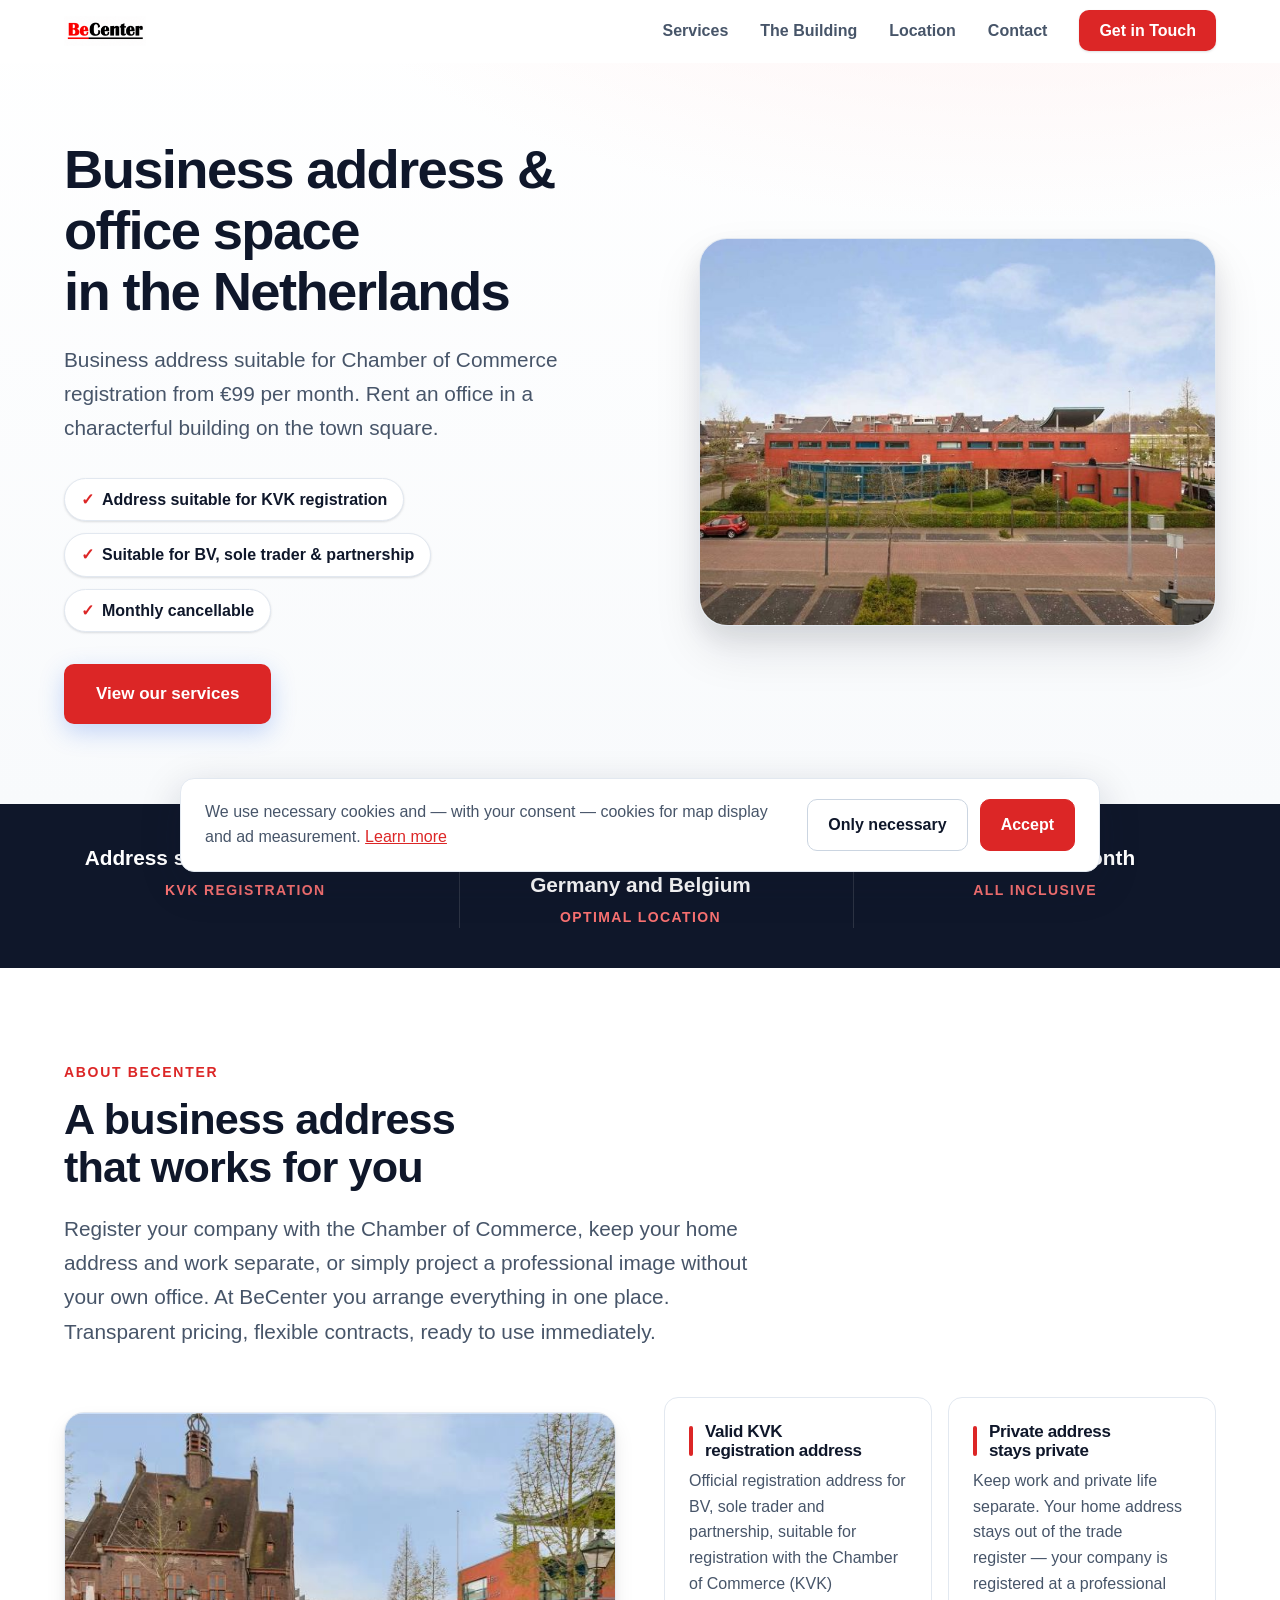
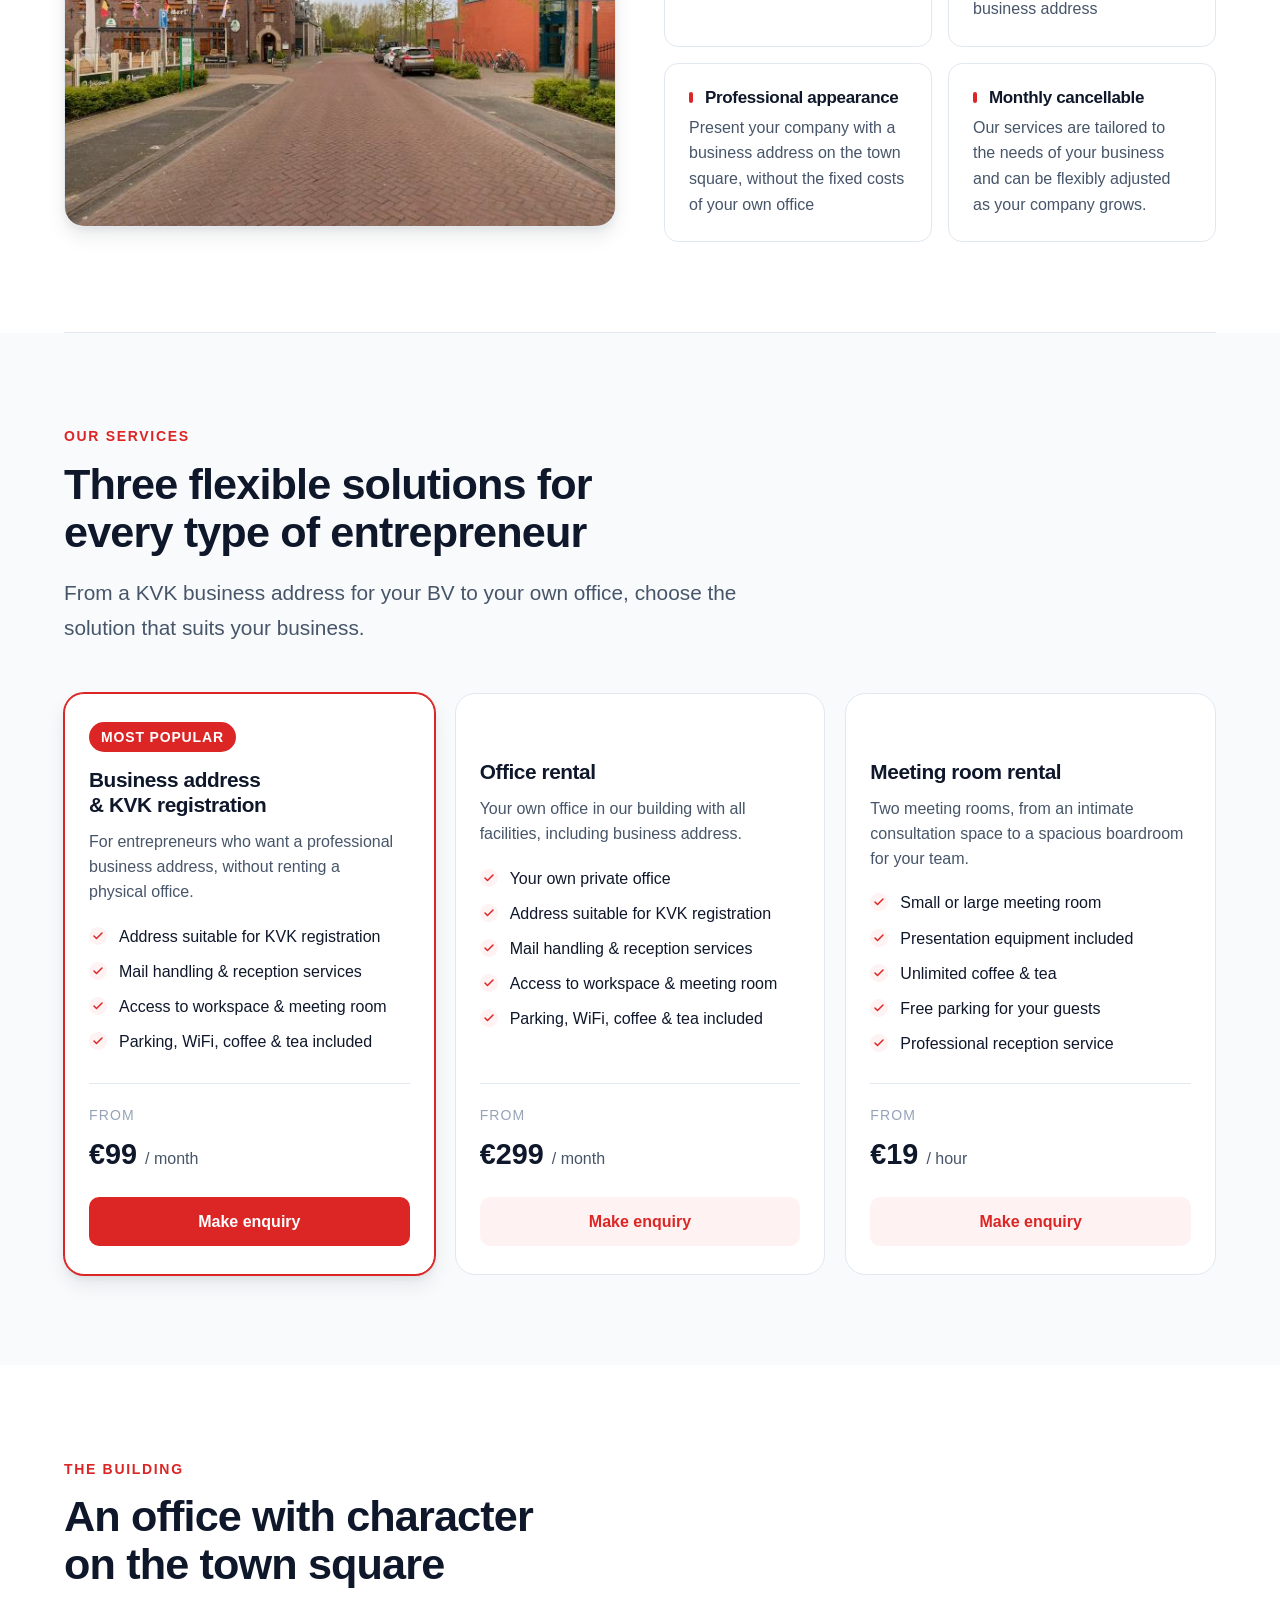
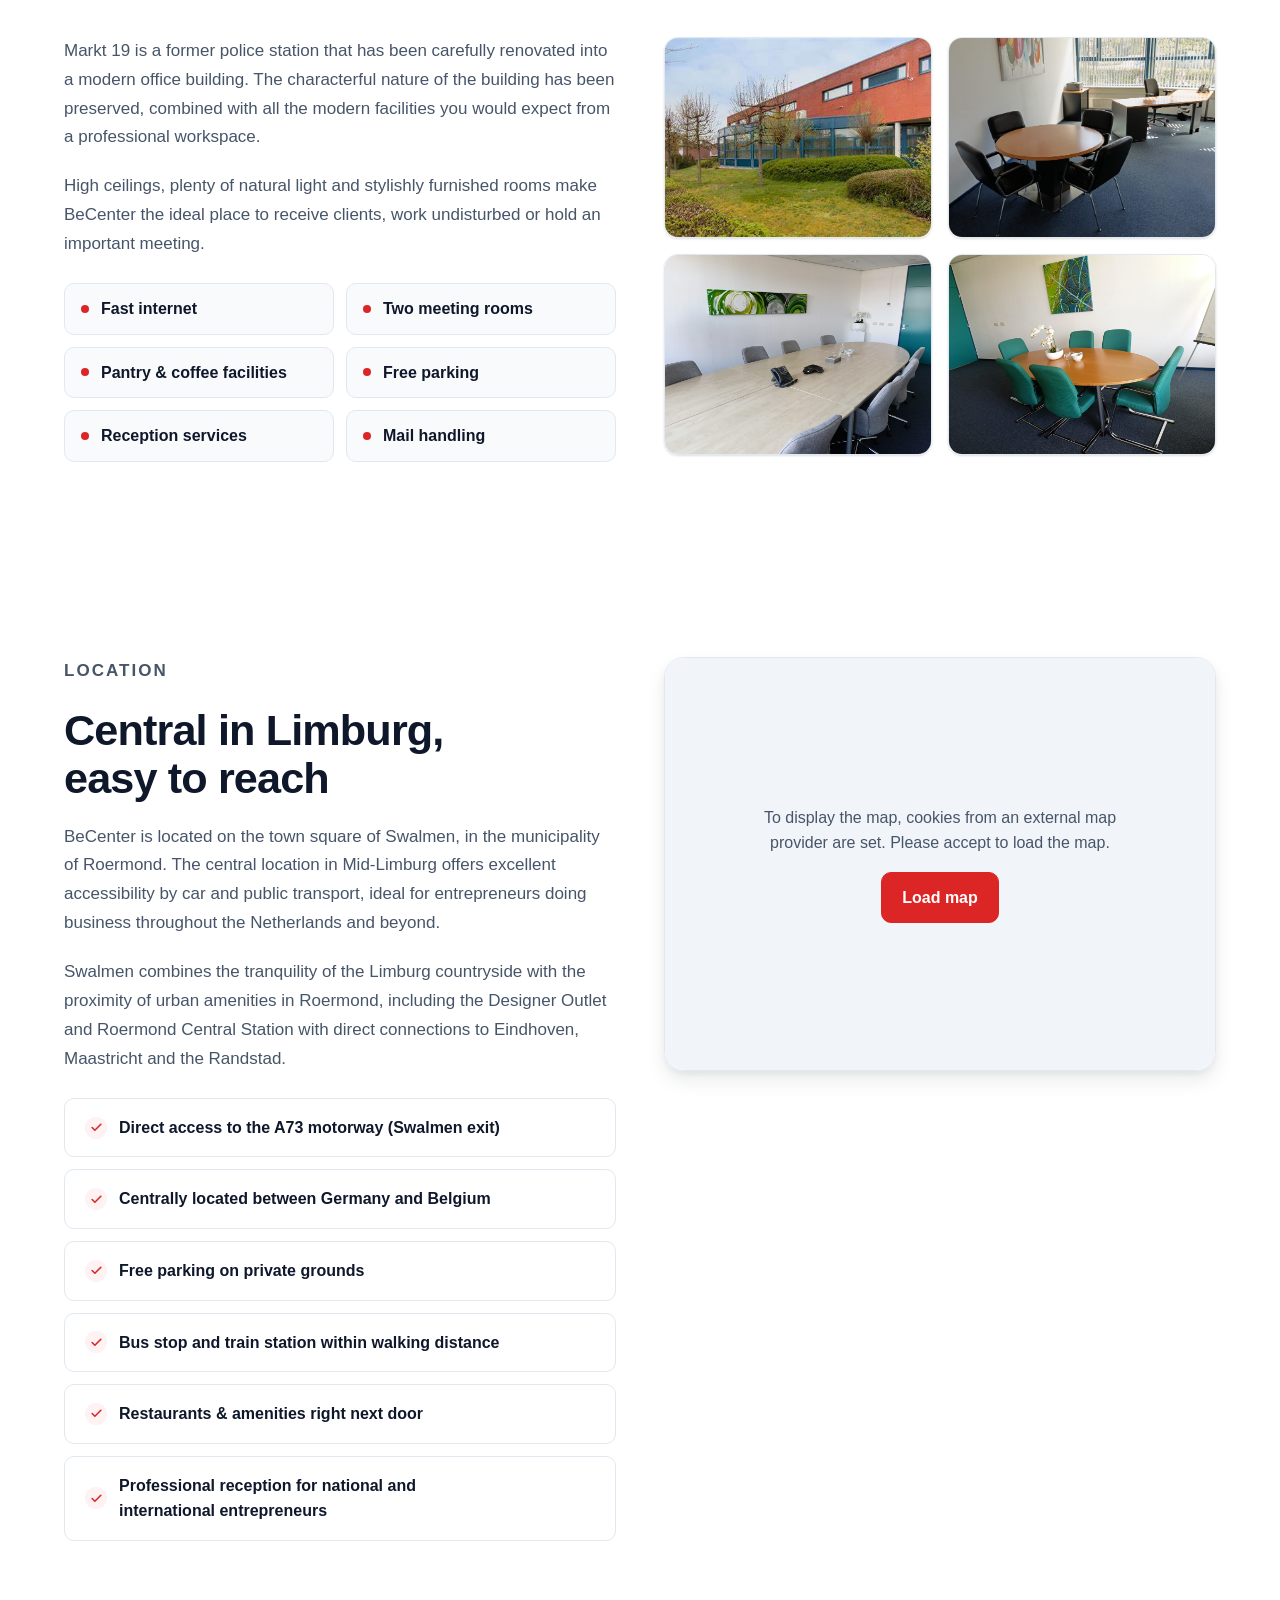
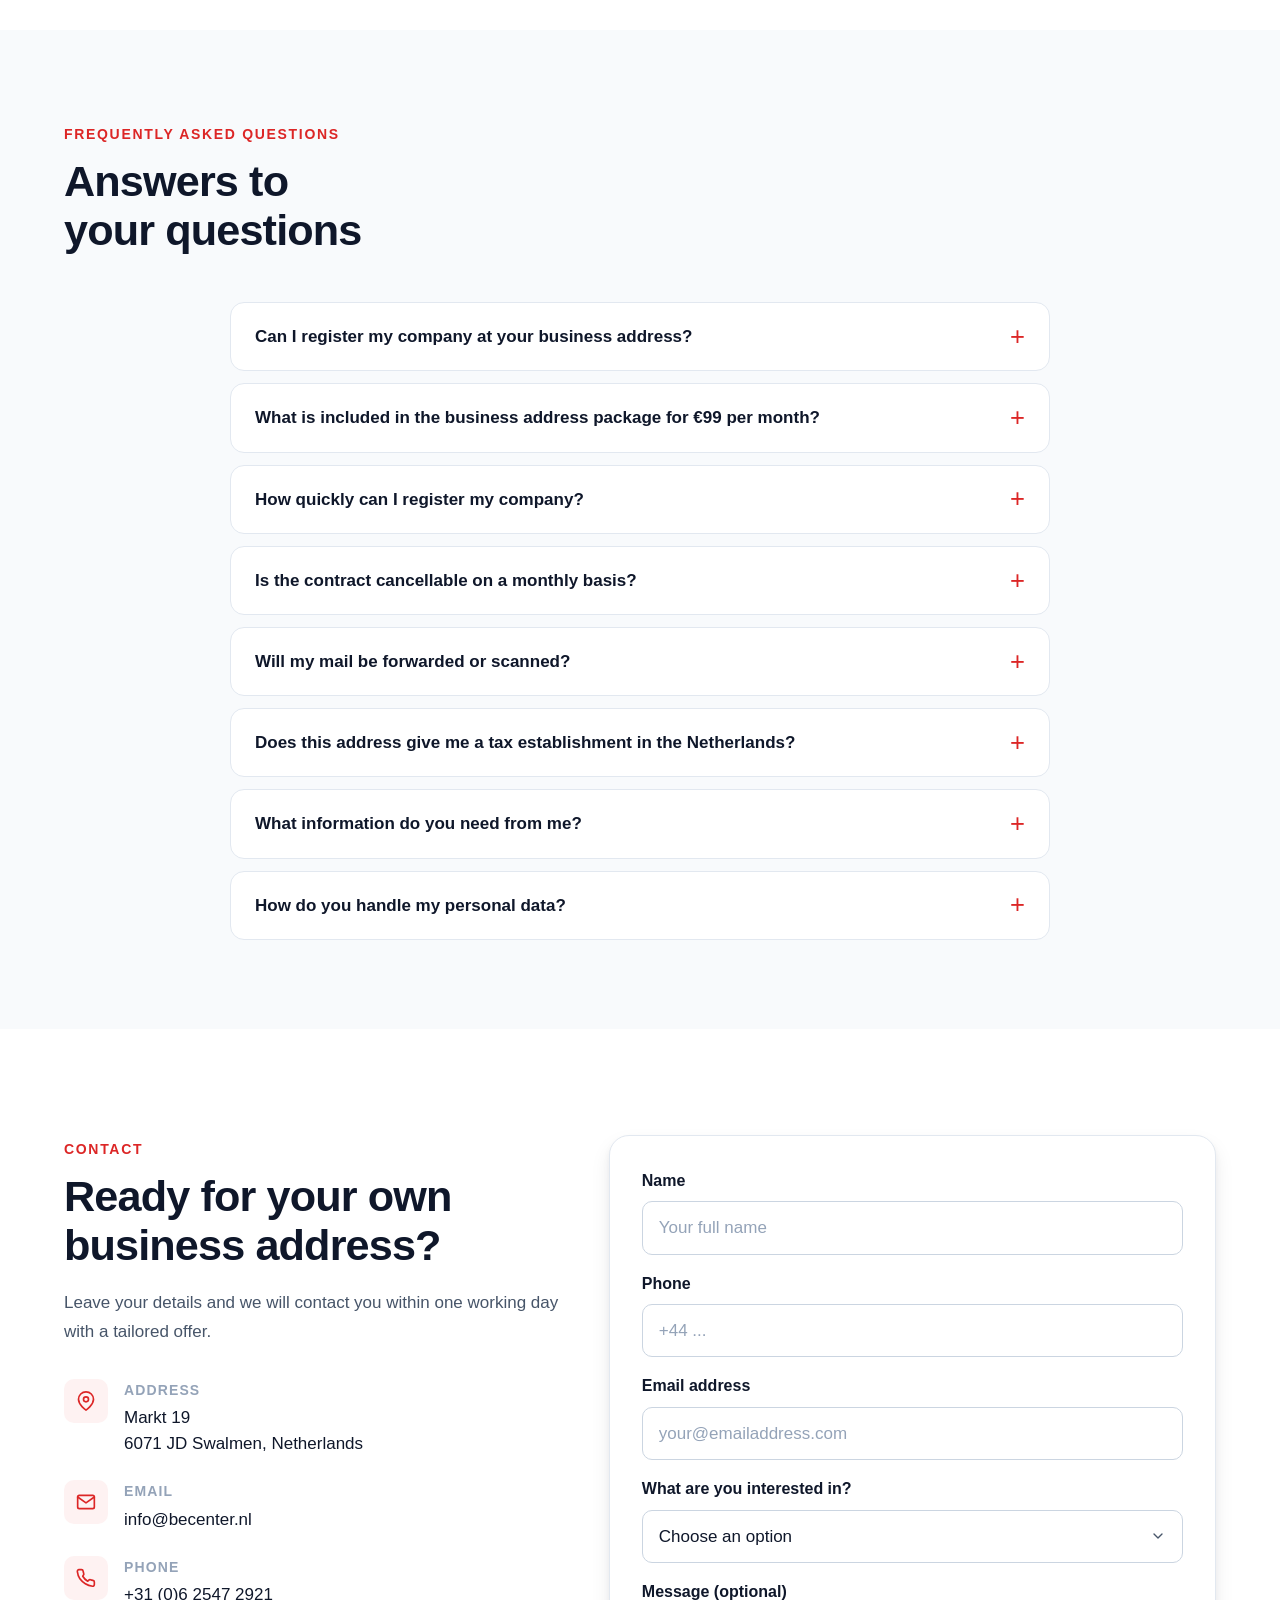
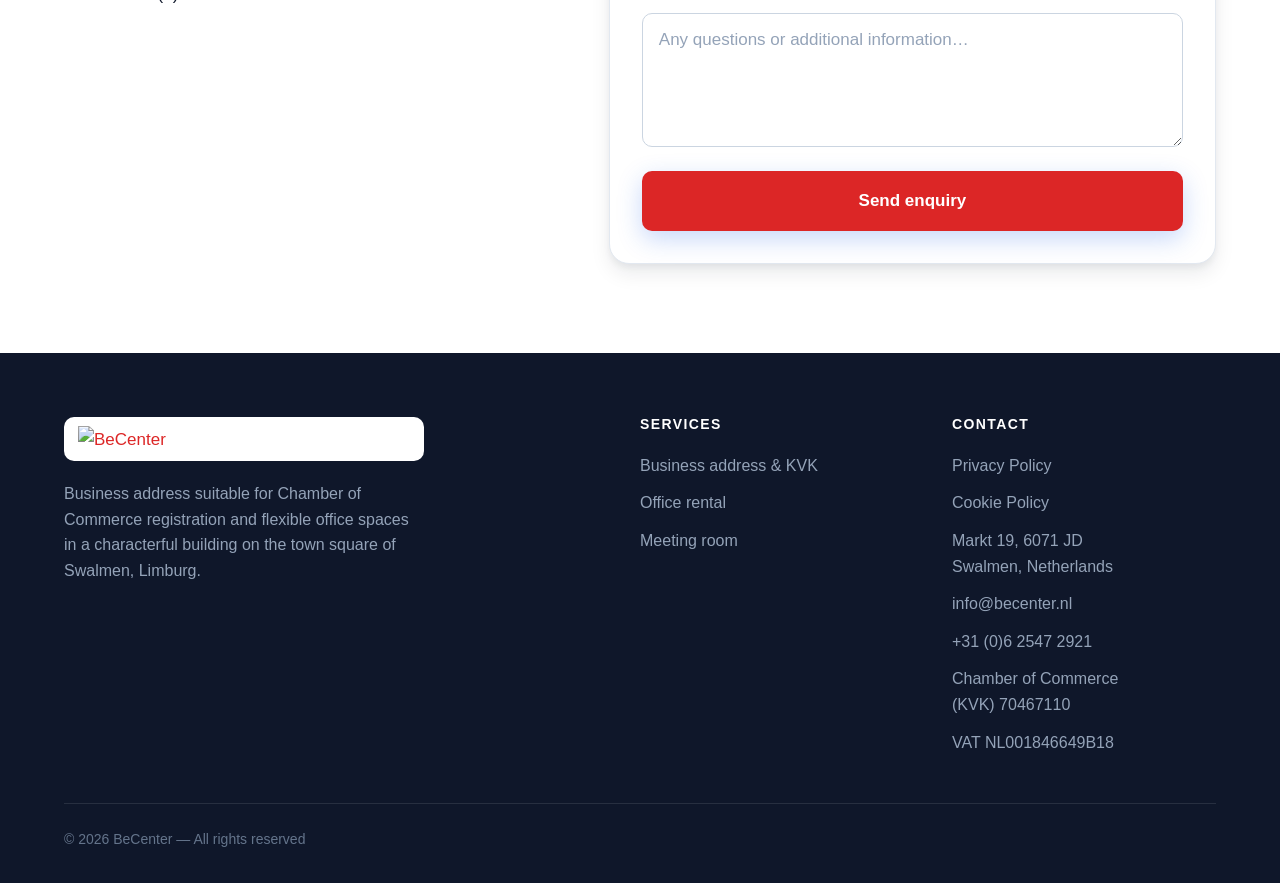
==== index.html @ 4a02b8d4 "Add files via upload" ====
<!DOCTYPE html>
<html lang="en">
<head>
  <meta charset="UTF-8">
  <meta name="viewport" content="width=device-width, initial-scale=1.0">
  <title>BeCenter — Business Address & Office Space in the Netherlands</title>
  <meta name="description" content="Business address for Chamber of Commerce registration from €99 per month. Office rental in Swalmen (Roermond). Suitable for BV, sole trader and partnerships.">
  <meta name="keywords" content="office address Netherlands, business address registration, office rental Roermond, meeting room Limburg, flex workspace Netherlands, company address KVK, virtual office Netherlands, registered address Netherlands">
  <link rel="icon" href="data:image/svg+xml,%3Csvg xmlns='http://www.w3.org/2000/svg' viewBox='0 0 32 32'%3E%3Crect width='32' height='32' fill='%23ffffff' rx='4'/%3E%3Ctext x='50%25' y='52%25' dominant-baseline='central' text-anchor='middle' font-family='Helvetica%2C Arial%2C sans-serif' font-weight='bold' font-size='17' fill='%23DC2626'%3EBe%3C/text%3E%3C/svg%3E">
  <link rel="stylesheet" href="./base.css?v=3">
  <link rel="stylesheet" href="./style.css?v=3">
</head>
<body id="top">

  <!-- ─── Navigation ─── -->
  <nav id="nav" class="nav" aria-label="Main navigation">
    <div class="nav__inner">
      <a href="#hero" class="nav__logo" aria-label="BeCenter homepage">
        <img src="./Becenter.png" alt="BeCenter" class="nav__logo-img">
      </a>
      <button id="hamburger" class="nav__hamburger" aria-label="Open menu" aria-expanded="false" aria-controls="nav-links">
        <span></span><span></span><span></span>
      </button>
      <ul id="nav-links" class="nav__links" role="list">
        <li><a href="#diensten" class="nav__link">Services</a></li>
        <li><a href="#pand" class="nav__link">The Building</a></li>
        <li><a href="#locatie" class="nav__link">Location</a></li>
        <li><a href="#contact" class="nav__link">Contact</a></li>
        <li><a href="#contact" class="nav__cta">Get in Touch</a></li>
      </ul>
    </div>
  </nav>

  <!-- ─── Hero ─── -->
  <section id="hero" class="hero">
    <div class="hero__inner">
      <div class="hero__content reveal">
        <h1 class="hero__title">Business address&nbsp;&amp; office space in&nbsp;the Netherlands</h1>
        <p class="hero__subtitle">Business address suitable for Chamber of Commerce registration from €99 per month. Rent an office in a characterful building on the town square.</p>
        <div class="hero__trust" aria-label="Key features">
          <span class="hero__trust-item">Address suitable for KVK registration</span>
          <span class="hero__trust-item">Suitable for BV, sole trader &amp; partnership</span>
          <span class="hero__trust-item">Monthly cancellable</span>
        </div>
        <div class="hero__actions">
          <a href="#diensten" class="hero__cta">View our services</a>
        </div>
      </div>
      <div class="hero__image-col reveal">
        <div class="hero__image-wrapper">
          <img src="./office-address-netherlands-swalmen.jpg" alt="Office address Netherlands – BeCenter office building in Swalmen near Roermond" width="760" height="560" loading="eager">
        </div>
      </div>
    </div>
  </section>

  <!-- ─── Stats Bar ─── -->
  <div class="stats" aria-label="Key figures">
    <div class="stats__inner">
      <div>
        <p class="stat__value">Address suitable for registration</p>
        <p class="stat__label">KVK Registration</p>
      </div>
      <div>
        <p class="stat__value">Centrally located between Germany and Belgium</p>
        <p class="stat__label">Optimal location</p>
      </div>
      <div>
        <p class="stat__value">From €99 per month</p>
        <p class="stat__label">All inclusive</p>
      </div>
    </div>
  </div>

  <!-- ─── About ─── -->
  <section id="about" class="about section">
    <div class="container">
      <p class="section__label">About BeCenter</p>
      <h2 class="section__title">A business address that works for you</h2>
      <p class="section__text">Register your company with the Chamber of Commerce, keep your home address and work separate, or simply project a professional image without your own office. At BeCenter you arrange everything in one place. Transparent pricing, flexible contracts, ready to use immediately.</p>
      <div class="about__grid reveal">
        <div class="about__image-wrapper">
          <img src="./office-town-square-swalmen.jpg" alt="Rent an office on the town square in Swalmen, central in the Netherlands" width="600" height="480" loading="lazy">
          <div class="about__image-accent"></div>
        </div>
        <div class="about__cards">
          <div class="about__card">
            <h3 class="about__card-title">Valid KVK registration address</h3>
            <p class="about__card-desc">Official registration address for BV, sole trader and partnership, suitable for registration with the Chamber of Commerce (KVK)</p>
          </div>
          <div class="about__card">
            <h3 class="about__card-title">Private address stays private</h3>
            <p class="about__card-desc">Keep work and private life separate. Your home address stays out of the trade register — your company is registered at a professional business address</p>
          </div>
          <div class="about__card">
            <h3 class="about__card-title">Professional appearance</h3>
            <p class="about__card-desc">Present your company with a business address on the town square, without the fixed costs of your own office</p>
          </div>
          <div class="about__card">
            <h3 class="about__card-title">Monthly cancellable</h3>
            <p class="about__card-desc">Our services are tailored to the needs of your business and can be flexibly adjusted as your company grows.</p>
          </div>
        </div>
      </div>
    </div>
  </section>

  <!-- ─── Divider ─── -->
  <div class="divider"><div class="divider__line"></div></div>

  <!-- ─── Services ─── -->
  <section id="diensten" class="services section">
    <div class="container">
      <div class="section__header reveal">
        <p class="section__label">Our Services</p>
        <h2 class="section__title">Three flexible solutions for every type of entrepreneur</h2>
        <p class="section__sub">From a KVK business address for your BV to your own office, choose the solution that suits your business.</p>
      </div>
      <div class="services__grid services__grid--four">

        <article class="service-card service-card--featured reveal">
          <p class="service-card__badge">Most popular</p>
          <h3 class="service-card__title">Business address &amp; KVK registration</h3>
          <p class="service-card__desc">For entrepreneurs who want a professional business address, without renting a physical office.</p>
          <ul class="service-card__features" role="list">
            <li class="service-card__feature">Address suitable for KVK registration</li>
            <li class="service-card__feature">Mail handling &amp; reception services</li>
            <li class="service-card__feature">Access to workspace &amp; meeting room</li>
            <li class="service-card__feature">Parking, WiFi, coffee &amp; tea included</li>
          </ul>
          <div class="service-card__price">
            <p class="service-card__price-label">From</p>
            <p class="service-card__price-value">€99 <span class="service-card__price-period">/ month</span></p>
          </div>
          <a href="#contact" class="service-card__cta">Make enquiry</a>
        </article>

        <article class="service-card reveal">
          <h3 class="service-card__title">Office rental</h3>
          <p class="service-card__desc">Your own office in our building with all facilities, including business address.</p>
          <ul class="service-card__features" role="list">
            <li class="service-card__feature">Your own private office</li>
            <li class="service-card__feature">Address suitable for KVK registration</li>
            <li class="service-card__feature">Mail handling &amp; reception services</li>
            <li class="service-card__feature">Access to workspace &amp; meeting room</li>
            <li class="service-card__feature">Parking, WiFi, coffee &amp; tea included</li>
          </ul>
          <div class="service-card__price">
            <p class="service-card__price-label">From</p>
            <p class="service-card__price-value">€299 <span class="service-card__price-period">/ month</span></p>
          </div>
          <a href="#contact" class="service-card__cta">Make enquiry</a>
        </article>

        <article class="service-card reveal">
          <h3 class="service-card__title">Meeting room rental</h3>
          <p class="service-card__desc">Two meeting rooms, from an intimate consultation space to a spacious boardroom for your team.</p>
          <ul class="service-card__features" role="list">
            <li class="service-card__feature">Small or large meeting room</li>
            <li class="service-card__feature">Presentation equipment included</li>
            <li class="service-card__feature">Unlimited coffee &amp; tea</li>
            <li class="service-card__feature">Free parking for your guests</li>
            <li class="service-card__feature">Professional reception service</li>
          </ul>
          <div class="service-card__price">
            <p class="service-card__price-label">From</p>
            <p class="service-card__price-value">€19 <span class="service-card__price-period">/ hour</span></p>
          </div>
          <a href="#contact" class="service-card__cta">Make enquiry</a>
        </article>

        

        

      </div>
    </div>
  </section>

  <!-- ─── The Building ─── -->
  <section id="pand" class="pand section">
    <div class="container">
      <p class="section__label">The Building</p>
      <h2 class="section__title">An office with character on the town square</h2>
      <div class="pand__content reveal">
        <div class="pand__text">
          <p>Markt 19 is a former police station that has been carefully renovated into a modern office building. The characterful nature of the building has been preserved, combined with all the modern facilities you would expect from a professional workspace.</p>
          <p>High ceilings, plenty of natural light and stylishly furnished rooms make BeCenter the ideal place to receive clients, work undisturbed or hold an important meeting.</p>
          <div class="pand__facilities">
            <div class="pand__facility">Fast internet</div>
            <div class="pand__facility">Two meeting rooms</div>
            <div class="pand__facility">Pantry &amp; coffee facilities</div>
            <div class="pand__facility">Free parking</div>
            <div class="pand__facility">Reception services</div>
            <div class="pand__facility">Mail handling</div>
          </div>
        </div>
        <div class="pand__gallery">
          <div class="pand__gallery-item"><img src="./office-building-swalmen-exterior.jpg"   alt="Exterior of the BeCenter office building in Swalmen"  loading="lazy" width="600" height="400"></div>
          <div class="pand__gallery-item"><img src="./office-space-rental-swalmen.jpg"      alt="Office space at BeCenter in the Netherlands"      loading="lazy" width="600" height="400"></div>
          <div class="pand__gallery-item"><img src="./boardroom-meeting-room-netherlands.jpg"    alt="Large boardroom at BeCenter Swalmen"         loading="lazy" width="600" height="400"></div>
          <div class="pand__gallery-item"><img src="./meeting-room-roermond.jpg"     alt="Meeting room at BeCenter near Roermond"      loading="lazy" width="600" height="400"></div>
        </div>
      </div>
    </div>
  </section>

  <!-- ─── Location ─── -->
  <section id="locatie" class="locatie section">
    <div class="container">
      <div class="location__content reveal">
        <div class="location__text">
          <p class="section__label">Location</p>
          <h2 class="section__title">Central in Limburg, easy to reach</h2>
          <p>BeCenter is located on the town square of Swalmen, in the municipality of Roermond. The central location in Mid-Limburg offers excellent accessibility by car and public transport, ideal for entrepreneurs doing business throughout the Netherlands and beyond.</p>
          <p>Swalmen combines the tranquility of the Limburg countryside with the proximity of urban amenities in Roermond, including the Designer Outlet and Roermond Central Station with direct connections to Eindhoven, Maastricht and the Randstad.</p>
          <ul class="location__highlights" role="list">
            <li class="location__highlight">Direct access to the A73 motorway (Swalmen exit)</li>
            <li class="location__highlight">Centrally located between Germany and Belgium</li>
            <li class="location__highlight">Free parking on private grounds</li>
            <li class="location__highlight">Bus stop and train station within walking distance</li>
            <li class="location__highlight">Restaurants &amp; amenities right next door</li>
            <li class="location__highlight">Professional reception for national and international entrepreneurs</li>
          </ul>
        </div>
        <div class="location__map-wrapper">
          <iframe
            data-cookiesrc="https://www.google.com/maps?q=Markt+19,+6071+JD+Swalmen&output=embed&z=8"
            width="600" height="420" style="border:0;" allowfullscreen="" loading="lazy"
            referrerpolicy="no-referrer-when-downgrade"
            title="BeCenter location, Markt 19 Swalmen">
          </iframe>
        </div>
      </div>
    </div>
  </section>

  <!-- ─── FAQ ─── -->
  <section id="faq" class="faq section">
    <div class="container">
      <div class="section__header reveal">
        <p class="section__label">Frequently Asked Questions</p>
        <h2 class="section__title">Answers to your questions</h2>
      </div>
      <dl class="faq__list reveal">

        <div class="faq__item">
          <dt><button class="faq__question" aria-expanded="false">Can I register my company at your business address?</button></dt>
          <dd class="faq__answer"><p>Yes. Our address at Markt 19 in Swalmen is suitable for registration with the Chamber of Commerce (KVK). You can register a BV, sole trader or partnership there.</p></dd>
        </div>

        <div class="faq__item">
          <dt><button class="faq__question" aria-expanded="false">What is included in the business address package for €99 per month?</button></dt>
          <dd class="faq__answer"><p>The package includes: address suitable for KVK registration, mail handling, reception services, free parking, WiFi, coffee and tea, and access to a workspace and meeting room on site. No hidden costs.</p></dd>
        </div>

        <div class="faq__item">
          <dt><button class="faq__question" aria-expanded="false">How quickly can I register my company?</button></dt>
          <dd class="faq__answer"><p>After receiving your request and payment, we will send you the rental agreement within one working day. You can then immediately arrange your KVK registration or process an address change.</p></dd>
        </div>

        

        <div class="faq__item">
          <dt><button class="faq__question" aria-expanded="false">Is the contract cancellable on a monthly basis?</button></dt>
          <dd class="faq__answer"><p>Yes, all our subscriptions (business address and office) are cancellable on a monthly basis. No long contracts, no hidden costs.</p></dd>
        </div>

        <div class="faq__item">
          <dt><button class="faq__question" aria-expanded="false">Will my mail be forwarded or scanned?</button></dt>
          <dd class="faq__answer"><p>We receive, sort and process all your business mail at the address. By arrangement we can forward your mail physically or digitally by email.</p></dd>
        </div>

        <div class="faq__item">
          <dt><button class="faq__question" aria-expanded="false">Does this address give me a tax establishment in the Netherlands?</button></dt>
          <dd class="faq__answer"><p>A registration address is intended for your KVK registration and correspondence. It does not, in itself, create a Dutch tax establishment (permanent establishment / &lsquo;vaste inrichting&rsquo;) — your tax residency depends on where your business is actually managed. For your tax situation we recommend seeking professional tax advice.</p></dd>
        </div>

        <div class="faq__item">
          <dt><button class="faq__question" aria-expanded="false">What information do you need from me?</button></dt>
          <dd class="faq__answer"><p>For the KVK registration and our legal checks (Wwft) we need: a valid identity document (passport or ID card) of the director(s) and the ultimate beneficial owner(s), your company details (e.g. Chamber of Commerce number) and a brief description of your activities. We also run a sanctions and PEP check. This keeps us compliant and protects you and us against misuse.</p></dd>
        </div>

        <div class="faq__item">
          <dt><button class="faq__question" aria-expanded="false">How do you handle my personal data?</button></dt>
          <dd class="faq__answer"><p>We only process the data required for the service and our legal obligations, securely and no longer than permitted. Read more in our <a href="./privacy-policy.html">privacy policy</a>.</p></dd>
        </div>

      </dl>
    </div>
  </section>

  <!-- ─── Contact ─── -->
  <section id="contact" class="contact section">
    <div class="container">
      <div class="contact__content reveal">

        <div class="contact__info">
          <div>
            <p class="section__label">Contact</p>
            <h2 class="section__title">Ready for your own business address?</h2>
            <p style="color: var(--color-text-muted); line-height: 1.7; margin-top: var(--space-4);">Leave your details and we will contact you within one working day with a tailored offer.</p>
          </div>
          <div class="contact__info-item">
            <div class="contact__info-icon">
              <svg width="18" height="18" viewBox="0 0 24 24" fill="none" stroke="currentColor" stroke-width="2" stroke-linecap="round" stroke-linejoin="round" aria-hidden="true"><path d="M21 10c0 7-9 13-9 13s-9-6-9-13a9 9 0 0 1 18 0z"/><circle cx="12" cy="10" r="3"/></svg>
            </div>
            <div>
              <p class="contact__info-label">Address</p>
              <p class="contact__info-value">Markt 19<br>6071 JD Swalmen, Netherlands</p>
            </div>
          </div>
          <div class="contact__info-item">
            <div class="contact__info-icon">
              <svg width="18" height="18" viewBox="0 0 24 24" fill="none" stroke="currentColor" stroke-width="2" stroke-linecap="round" stroke-linejoin="round" aria-hidden="true"><path d="M4 4h16c1.1 0 2 .9 2 2v12c0 1.1-.9 2-2 2H4c-1.1 0-2-.9-2-2V6c0-1.1.9-2 2-2z"/><polyline points="22,6 12,13 2,6"/></svg>
            </div>
            <div>
              <p class="contact__info-label">Email</p>
              <p class="contact__info-value"><a href="mailto:info@becenter.nl">info@becenter.nl</a></p>
            </div>
          </div>
          <div class="contact__info-item">
            <div class="contact__info-icon">
              <svg width="18" height="18" viewBox="0 0 24 24" fill="none" stroke="currentColor" stroke-width="2" stroke-linecap="round" stroke-linejoin="round" aria-hidden="true"><path d="M22 16.92v3a2 2 0 0 1-2.18 2 19.79 19.79 0 0 1-8.63-3.07A19.5 19.5 0 0 1 4.69 13a19.79 19.79 0 0 1-3.07-8.67A2 2 0 0 1 3.56 2h3a2 2 0 0 1 2 1.72c.127.96.361 1.903.7 2.81a2 2 0 0 1-.45 2.11L8.09 9.91a16 16 0 0 0 6 6l1.27-1.27a2 2 0 0 1 2.11-.45c.907.339 1.85.573 2.81.7A2 2 0 0 1 22 16.92z"/></svg>
            </div>
            <div>
              <p class="contact__info-label">Phone</p>
              <p class="contact__info-value"><a href="tel:+31625472921">+31 (0)6 2547 2921</a></p>
            </div>
          </div>
        </div>

        <form id="contact-form" class="contact__form" novalidate>
          <input type="hidden" name="access_key" value="718c6f82-538b-4ca0-a98d-68ac909993b3">
          <input type="hidden" name="cc" value="info@becenter.nl">
          <input type="hidden" name="subject" value="New enquiry via officeaddressnetherlands.com">
          <input type="hidden" name="from_name" value="BeCenter Website EN">

          <div class="form-group">
            <label for="naam">Name</label>
            <input id="naam" name="name" type="text" placeholder="Your full name" required>
          </div>
          <div class="form-group">
            <label for="telefoon">Phone</label>
            <input id="telefoon" name="phone" type="tel" placeholder="+44 ...">
          </div>
          <div class="form-group">
            <label for="email">Email address</label>
            <input id="email" name="email" type="email" placeholder="your@emailaddress.com" required>
          </div>
          <div class="form-group">
            <label for="interesse">What are you interested in?</label>
            <select id="interesse" name="interesse" required>
              <option value="" disabled selected>Choose an option</option>
              <option>Business address &amp; KVK registration (€99 p/m)</option>
              <option>Office rental (€299 p/m)</option>
               <option>Meeting room (€19 p/h)</option>
              
              
              <option>Other / Multiple options</option>
            </select>
          </div>
          <div class="form-group">
            <label for="bericht">Message (optional)</label>
            <textarea id="bericht" name="message" rows="4" placeholder="Any questions or additional information…"></textarea>
          </div>
          <button type="submit" class="form__submit">Send enquiry</button>
        </form>

      </div>
    </div>
  </section>

  <!-- ─── Footer ─── -->
  <footer class="footer">
    <div class="footer__inner">
      <div class="footer__top">
        <div class="footer__brand">
          <div class="footer__brand-logo"><a href="#top" aria-label="Terug naar boven"><img src="./logo.png" alt="BeCenter" class="footer__logo-img"></a></div>
          <p class="footer__brand-desc">Business address suitable for Chamber of Commerce registration and flexible office spaces in a characterful building on the town square of Swalmen, Limburg.</p>
        </div>
        <div>
          <h3 class="footer__col-title">Services</h3>
          <ul class="footer__links" role="list">
            <li><a href="#diensten">Business address &amp; KVK</a></li>
            <li><a href="#diensten">Office rental</a></li>
             <li><a href="#diensten">Meeting room</a></li>
            
            
          </ul>
        </div>
        <div>
          <h3 class="footer__col-title">Contact</h3>
          <ul class="footer__links" role="list">
            <li><a href="./privacy-policy.html">Privacy Policy</a></li>
            <li><a href="./cookie-policy.html">Cookie Policy</a></li>
            <li>Markt 19, 6071 JD Swalmen, Netherlands</li>
            <li><a href="mailto:info@becenter.nl">info@becenter.nl</a></li>
            <li><a href="tel:+31625472921">+31 (0)6 2547 2921</a></li>
            <li>Chamber of Commerce (KVK) 70467110</li>
            <li>VAT NL001846649B18</li>
          </ul>
        </div>
      </div>
      <div class="footer__bottom">
        <p class="footer__copyright">© 2026 BeCenter — All rights reserved</p>
      </div>
    </div>
  </footer>

  <script src="./cookie.js"></script>
  <!-- Google Ads (gtag.js) — laadt ná cookie.js, dus met Consent Mode v2 (standaard: geweigerd) -->
  <script async src="https://www.googletagmanager.com/gtag/js?id=AW-18359968202"></script>
  <script>
    gtag('js', new Date());
    gtag('config', 'AW-18359968202');
  </script>
  <script src="./app.js"></script>
  <script>
    document.querySelectorAll('.faq__question').forEach(function(btn) {
      btn.addEventListener('click', function() {
        var item = this.closest('.faq__item');
        var isOpen = item.classList.contains('open');
        document.querySelectorAll('.faq__item.open').forEach(function(el) {
          el.classList.remove('open');
          el.querySelector('.faq__question').setAttribute('aria-expanded', 'false');
        });
        if (!isOpen) {
          item.classList.add('open');
          this.setAttribute('aria-expanded', 'true');
        }
      });
    });
  </script>
</body>
</html>
---- base.css ----
/* base.css — BeCenter.nl Design System */

*, *::before, *::after { box-sizing: border-box; margin: 0; padding: 0; }

html {
  -moz-text-size-adjust: none;
  -webkit-text-size-adjust: none;
  text-size-adjust: none;
  -webkit-font-smoothing: antialiased;
  -moz-osx-font-smoothing: grayscale;
  text-rendering: optimizeLegibility;
  scroll-behavior: smooth;
  hanging-punctuation: first last;
  scroll-padding-top: 5rem;
}

body {
  min-height: 100dvh;
  line-height: 1.6;
  font-family: var(--font-body, sans-serif);
  font-size: var(--text-base);
  color: var(--color-text);
  background-color: var(--color-bg);
}

img, picture, video, canvas, svg { display: block; max-width: 100%; height: auto; }
ul[role="list"], ol[role="list"] { list-style: none; }
input, button, textarea, select { font: inherit; color: inherit; }

h1, h2, h3, h4, h5, h6 { text-wrap: balance; line-height: 1.15; }
p, li, figcaption { text-wrap: pretty; max-width: 72ch; }

::selection {
  background: rgba(201, 169, 110, 0.3);
  color: #fff;
}

:focus-visible {
  outline: 2px solid var(--color-accent);
  outline-offset: 3px;
  border-radius: 2px;
}

@media (prefers-reduced-motion: reduce) {
  *, *::before, *::after {
    animation-duration: 0.01ms !important;
    animation-iteration-count: 1 !important;
    transition-duration: 0.01ms !important;
    scroll-behavior: auto !important;
  }
}

button { cursor: pointer; background: none; border: none; }
table { border-collapse: collapse; width: 100%; }

a, button, [role="button"], [role="link"], input, textarea, select {
  transition: color 180ms cubic-bezier(0.16, 1, 0.3, 1),
              background 180ms cubic-bezier(0.16, 1, 0.3, 1),
              border-color 180ms cubic-bezier(0.16, 1, 0.3, 1),
              box-shadow 180ms cubic-bezier(0.16, 1, 0.3, 1),
              transform 180ms cubic-bezier(0.16, 1, 0.3, 1),
              opacity 180ms cubic-bezier(0.16, 1, 0.3, 1);
}

.sr-only {
  position: absolute; width: 1px; height: 1px; padding: 0; margin: -1px;
  overflow: hidden; clip: rect(0, 0, 0, 0); white-space: nowrap; border-width: 0;
}
---- style.css ----
/* style.css — buroadresseniederlande.com
   Modern, helder, zakelijk thema (licht + blauw) — gericht op Duitse ondernemers */

/* ═══════════════════════════════════════════
   DESIGN TOKENS
   ═══════════════════════════════════════════ */
:root {
  /* Typografie — strakke, moderne sans-serif */
  --font-display: -apple-system, BlinkMacSystemFont, "Segoe UI", Roboto, Helvetica, Arial, sans-serif;
  --font-body: -apple-system, BlinkMacSystemFont, "Segoe UI", Roboto, Helvetica, Arial, sans-serif;

  /* Type-schaal */
  --text-xs:   clamp(0.75rem,  0.7rem  + 0.25vw, 0.875rem);
  --text-sm:   clamp(0.875rem, 0.82rem + 0.3vw,  1rem);
  --text-base: clamp(1rem,     0.96rem + 0.2vw,  1.0625rem);
  --text-lg:   clamp(1.125rem, 1.05rem + 0.4vw,  1.3rem);
  --text-xl:   clamp(1.35rem,  1.1rem  + 1vw,    1.8rem);
  --text-2xl:  clamp(1.8rem,   1.3rem  + 2vw,    2.7rem);
  --text-3xl:  clamp(2.2rem,   1.4rem  + 3vw,    3.4rem);

  /* Spacing */
  --space-1:0.25rem; --space-2:0.5rem; --space-3:0.75rem; --space-4:1rem;
  --space-5:1.25rem; --space-6:1.5rem; --space-7:1.75rem; --space-8:2rem;
  --space-10:2.5rem; --space-12:3rem; --space-16:4rem; --space-20:5rem;
  --space-24:6rem; --space-32:8rem;

  /* Kleuren — licht thema */
  --color-bg:        #ffffff;
  --color-surface:   #f8fafc;
  --color-surface-2: #f1f5f9;
  --color-surface-3: #e9eef5;
  --color-border:    #e2e8f0;
  --color-border-2:  #cbd5e1;
  --color-divider:   #e2e8f0;

  --color-text:       #0f172a;
  --color-text-muted: #475569;
  --color-text-faint: #94a3b8;

  /* Accent — merkrood */
  --color-accent:        #DC2626;
  --color-accent-hover:  #B91C1C;
  --color-accent-dark:   #991B1B;
  --color-accent-soft:   #fef2f2;
  --color-accent-muted:  rgba(220, 38, 38, 0.12);

  /* Donkere sectie (voor contrast-blokken zoals footer/stats) */
  --color-ink:        #0f172a;
  --color-ink-2:      #1e293b;

  /* Radius */
  --radius-sm:0.375rem; --radius-md:0.625rem; --radius-lg:0.875rem;
  --radius-xl:1.25rem; --radius-2xl:1.75rem;

  /* Transities */
  --ease-out: cubic-bezier(0.16, 1, 0.3, 1);
  --transition: 200ms cubic-bezier(0.16, 1, 0.3, 1);

  /* Schaduwen — zacht, modern */
  --shadow-sm: 0 1px 2px rgba(15,23,42,0.06), 0 1px 3px rgba(15,23,42,0.08);
  --shadow-md: 0 4px 6px rgba(15,23,42,0.05), 0 10px 20px rgba(15,23,42,0.08);
  --shadow-lg: 0 12px 24px rgba(15,23,42,0.08), 0 24px 48px rgba(15,23,42,0.10);
  --shadow-blue: 0 8px 24px rgba(37,99,235,0.25);

  --content-wide: 1200px;
}

/* ═══════════════════════════════════════════
   BASIS
   ═══════════════════════════════════════════ */
body {
  font-family: var(--font-body);
  color: var(--color-text);
  background: var(--color-bg);
  font-size: var(--text-base);
}

h1, h2, h3, h4 {
  font-family: var(--font-display);
  color: var(--color-text);
  font-weight: 700;
  letter-spacing: -0.02em;
  line-height: 1.12;
}

a { color: var(--color-accent); text-decoration: none; }
a:hover { color: var(--color-accent-hover); }

.container {
  max-width: var(--content-wide);
  margin: 0 auto;
  padding: 0 var(--space-6);
}

.section { padding: clamp(var(--space-16), 7vw, var(--space-32)) 0; }

.section__label {
  display: inline-block;
  font-size: var(--text-xs);
  font-weight: 700;
  letter-spacing: 0.12em;
  text-transform: uppercase;
  color: var(--color-accent);
  margin-bottom: var(--space-3);
}

.section__title {
  font-size: var(--text-2xl);
  margin-bottom: var(--space-5);
  max-width: 22ch;
}

.section__text, .section__sub {
  font-size: var(--text-lg);
  color: var(--color-text-muted);
  max-width: 60ch;
  line-height: 1.65;
}

.section__header { margin-bottom: var(--space-12); }

/* ═══════════════════════════════════════════
   NAVIGATIE
   ═══════════════════════════════════════════ */
.nav {
  position: fixed;
  top: 0; left: 0; right: 0;
  z-index: 100;
  padding: var(--space-4) 0;
  background: #ffffff;
  border-bottom: 1px solid transparent;
  transition: padding var(--transition), border-color var(--transition), box-shadow var(--transition);
}
.nav--scrolled {
  padding: var(--space-3) 0;
  border-bottom-color: var(--color-border);
  box-shadow: var(--shadow-sm);
}
.nav__inner {
  max-width: var(--content-wide);
  margin: 0 auto;
  padding: 0 var(--space-6);
  display: flex; align-items: center; justify-content: space-between;
}
.nav__logo { display: flex; align-items: center; }
.nav__logo-img {
  height: 30px; width: auto; display: block;
}

.nav__links { display: flex; align-items: center; gap: var(--space-8); list-style: none; }
.nav__link {
  font-size: var(--text-sm); font-weight: 600;
  color: var(--color-text-muted);
  position: relative;
}
.nav__link:hover { color: var(--color-text); }
.nav__link::after {
  content: ''; position: absolute; bottom: -5px; left: 0;
  width: 0; height: 2px; background: var(--color-accent);
  border-radius: 2px; transition: width var(--transition);
}
.nav__link:hover::after { width: 100%; }

.nav__cta {
  font-size: var(--text-sm); font-weight: 700;
  color: #fff; background: var(--color-accent);
  padding: var(--space-3) var(--space-5);
  border-radius: var(--radius-md);
  box-shadow: var(--shadow-sm);
  transition: background var(--transition), transform var(--transition), box-shadow var(--transition);
}
.nav__cta:hover {
  background: var(--color-accent-hover); color: #fff;
  transform: translateY(-1px); box-shadow: var(--shadow-blue);
}

.nav__hamburger {
  display: none; flex-direction: column; gap: 5px;
  padding: var(--space-2); z-index: 101;
}
.nav__hamburger span {
  display: block; width: 24px; height: 2px;
  background: var(--color-text); border-radius: 2px;
  transition: transform var(--transition), opacity var(--transition);
}
.nav__hamburger.active span:nth-child(1) { transform: translateY(7px) rotate(45deg); }
.nav__hamburger.active span:nth-child(2) { opacity: 0; }
.nav__hamburger.active span:nth-child(3) { transform: translateY(-7px) rotate(-45deg); }

@media (max-width: 860px) {
  .nav__hamburger { display: flex; }
  .nav__links {
    position: fixed; inset: 0;
    background: #fff;
    flex-direction: column; justify-content: center;
    gap: var(--space-6);
    opacity: 0; pointer-events: none;
    transition: opacity var(--transition);
  }
  .nav__links.open { opacity: 1; pointer-events: auto; }
  .nav__link { font-size: var(--text-xl); }
  .nav__cta { font-size: var(--text-lg); padding: var(--space-3) var(--space-8); }
}

/* ═══════════════════════════════════════════
   HERO
   ═══════════════════════════════════════════ */
.hero {
  padding-top: calc(76px + var(--space-16));
  padding-bottom: var(--space-20);
  background:
    radial-gradient(1200px 500px at 80% -10%, var(--color-accent-soft), transparent 60%),
    linear-gradient(180deg, #ffffff 0%, var(--color-surface) 100%);
}
.hero__inner {
  max-width: var(--content-wide); margin: 0 auto; padding: 0 var(--space-6);
  display: grid; grid-template-columns: 1.05fr 0.95fr;
  gap: var(--space-16); align-items: center;
}
.hero__content { display: flex; flex-direction: column; align-items: flex-start; }
.hero__title {
  font-size: var(--text-3xl);
  margin-bottom: var(--space-5);
  letter-spacing: -0.03em;
}
.hero__subtitle {
  font-size: var(--text-lg);
  color: var(--color-text-muted);
  line-height: 1.65; margin-bottom: var(--space-8);
  max-width: 46ch;
}
.hero__trust { display: flex; flex-wrap: wrap; gap: var(--space-3); margin-bottom: var(--space-8); }
.hero__trust-item {
  display: inline-flex; align-items: center; gap: var(--space-2);
  font-size: var(--text-sm); font-weight: 600;
  color: var(--color-text);
  background: #fff;
  border: 1px solid var(--color-border);
  padding: var(--space-2) var(--space-4);
  border-radius: 100px;
  box-shadow: var(--shadow-sm);
}
.hero__trust-item::before {
  content: '✓'; color: var(--color-accent); font-weight: 800;
}
.hero__actions { display: flex; gap: var(--space-4); flex-wrap: wrap; }
.hero__cta {
  display: inline-flex; align-items: center; gap: var(--space-3);
  font-size: var(--text-base); font-weight: 700;
  color: #fff; background: var(--color-accent);
  padding: var(--space-4) var(--space-8);
  border-radius: var(--radius-md);
  box-shadow: var(--shadow-blue);
  transition: background var(--transition), transform var(--transition), box-shadow var(--transition);
}
.hero__cta:hover {
  background: var(--color-accent-hover); color: #fff;
  transform: translateY(-2px);
  box-shadow: 0 12px 32px rgba(37,99,235,0.35);
}

.hero__image-col { position: relative; }
.hero__image-wrapper {
  position: relative; border-radius: var(--radius-2xl); overflow: hidden;
  box-shadow: var(--shadow-lg);
  border: 1px solid var(--color-border);
}
.hero__image-wrapper img {
  width: 100%; height: auto; display: block;
  aspect-ratio: 4/3; object-fit: cover;
}

@media (max-width: 860px) {
  .hero { padding-top: calc(68px + var(--space-10)); padding-bottom: var(--space-12); }
  .hero__inner { grid-template-columns: 1fr; gap: var(--space-10); }
  .hero__image-col { order: -1; }
}

/* ═══════════════════════════════════════════
   STATS BAR
   ═══════════════════════════════════════════ */
.stats { background: var(--color-ink); }
.stats__inner {
  max-width: var(--content-wide); margin: 0 auto;
  padding: var(--space-10) var(--space-6);
  display: grid; grid-template-columns: repeat(3, 1fr); gap: var(--space-8);
}
.stats__inner > div {
  text-align: center;
  padding: 0 var(--space-4);
  border-left: 1px solid rgba(255,255,255,0.12);
}
.stats__inner > div:first-child { border-left: none; }
.stat__value {
  font-family: var(--font-display);
  font-size: var(--text-lg); font-weight: 700;
  color: #fff; margin-bottom: var(--space-2); line-height: 1.3;
}
.stat__label {
  font-size: var(--text-xs); font-weight: 600;
  color: #f87171;
  text-transform: uppercase; letter-spacing: 0.1em;
}
@media (max-width: 760px) {
  .stats__inner { grid-template-columns: 1fr; gap: var(--space-6); }
  .stats__inner > div { border-left: none; padding-bottom: var(--space-6); border-bottom: 1px solid rgba(255,255,255,0.12); }
  .stats__inner > div:last-child { border-bottom: none; padding-bottom: 0; }
}

/* ═══════════════════════════════════════════
   OVER (ABOUT)
   ═══════════════════════════════════════════ */
.about__grid {
  display: grid; grid-template-columns: 1fr 1fr;
  gap: var(--space-12); align-items: center;
  margin-top: var(--space-12);
}
.about__image-wrapper {
  position: relative; overflow: hidden;
  border-radius: var(--radius-xl);
  box-shadow: var(--shadow-md);
  border: 1px solid var(--color-border);
}
.about__image-wrapper img {
  width: 100%; height: 100%; object-fit: cover; aspect-ratio: 4/3;
}
.about__image-accent { display: none; }

.about__cards { display: grid; grid-template-columns: 1fr 1fr; gap: var(--space-4); }
.about__card {
  padding: var(--space-6);
  background: #fff;
  border: 1px solid var(--color-border);
  border-radius: var(--radius-lg);
  transition: border-color var(--transition), box-shadow var(--transition), transform var(--transition);
}
.about__card:hover {
  border-color: var(--color-accent);
  box-shadow: var(--shadow-md);
  transform: translateY(-3px);
}
.about__card-title {
  font-size: var(--text-base); font-weight: 700;
  margin-bottom: var(--space-2);
  padding-left: var(--space-4); position: relative;
}
.about__card-title::before {
  content: ''; position: absolute; left: 0; top: 4px; bottom: 4px;
  width: 4px; border-radius: 4px; background: var(--color-accent);
}
.about__card-desc { font-size: var(--text-sm); color: var(--color-text-muted); line-height: 1.6; }

@media (max-width: 860px) {
  .about__grid { grid-template-columns: 1fr; gap: var(--space-8); }
  .about__cards { grid-template-columns: 1fr; }
}

/* ═══════════════════════════════════════════
   DIVIDER
   ═══════════════════════════════════════════ */
.divider { max-width: var(--content-wide); margin: 0 auto; padding: 0 var(--space-6); }
.divider__line { height: 1px; background: var(--color-border); }

/* ═══════════════════════════════════════════
   DIENSTEN (SERVICES)
   ═══════════════════════════════════════════ */
.services { background: var(--color-surface); }
.services__grid {
  display: grid; gap: var(--space-5); margin-top: var(--space-12);
}
.services__grid--four { grid-template-columns: repeat(3, 1fr); }

.service-card {
  position: relative;
  padding: var(--space-7) var(--space-6);
  background: #fff;
  border: 1px solid var(--color-border);
  border-radius: var(--radius-xl);
  display: flex; flex-direction: column;
  transition: border-color var(--transition), transform var(--transition), box-shadow var(--transition);
}
.service-card:hover {
  border-color: var(--color-accent);
  transform: translateY(-5px);
  box-shadow: var(--shadow-lg);
}
.service-card--featured {
  border-color: var(--color-accent);
  box-shadow: 0 0 0 1px var(--color-accent), var(--shadow-md);
}
.service-card__badge {
  display: inline-block; align-self: flex-start;
  font-size: var(--text-xs); font-weight: 700;
  letter-spacing: 0.06em; text-transform: uppercase;
  color: #fff; background: var(--color-accent);
  padding: var(--space-1) var(--space-3);
  border-radius: 100px; margin-bottom: var(--space-4);
}
/* Niet-featured kaarten: titel uitlijnen op gelijke hoogte als featured */
.service-card:not(.service-card--featured) .service-card__title {
  margin-top: calc(var(--text-xs) + var(--space-1) * 2 + var(--space-4));
}
.service-card__title {
  font-size: var(--text-lg); font-weight: 700;
  margin-bottom: var(--space-3); line-height: 1.2;
  overflow-wrap: break-word; hyphens: auto;
}
.service-card__desc {
  font-size: var(--text-sm); color: var(--color-text-muted);
  line-height: 1.55; margin-bottom: var(--space-5);
}
.service-card__features {
  list-style: none; padding: 0; margin: 0 0 auto;
  display: flex; flex-direction: column; gap: var(--space-3);
}
.service-card__feature {
  display: flex; align-items: flex-start; gap: var(--space-3);
  font-size: var(--text-sm); color: var(--color-text); line-height: 1.45;
}
.service-card__feature::before {
  content: ''; flex-shrink: 0; margin-top: 2px;
  width: 18px; height: 18px; border-radius: 50%;
  background-color: var(--color-accent-soft);
  background-image: url("data:image/svg+xml,%3Csvg xmlns='http://www.w3.org/2000/svg' width='12' height='12' viewBox='0 0 24 24' fill='none' stroke='%23DC2626' stroke-width='3' stroke-linecap='round' stroke-linejoin='round'%3E%3Cpolyline points='20 6 9 17 4 12'/%3E%3C/svg%3E");
  background-repeat: no-repeat; background-position: center;
}
.service-card__price {
  margin-top: var(--space-7); padding-top: var(--space-5);
  border-top: 1px solid var(--color-border);
}
.service-card__price-label {
  font-size: var(--text-xs); color: var(--color-text-faint);
  text-transform: uppercase; letter-spacing: 0.08em; margin-bottom: var(--space-1);
}
.service-card__price-value {
  font-family: var(--font-display);
  font-size: var(--text-xl); font-weight: 800; color: var(--color-text);
}
.service-card__price-period {
  font-size: var(--text-sm); font-weight: 500; color: var(--color-text-muted);
}
.service-card__cta {
  margin-top: var(--space-5);
  display: inline-flex; align-items: center; justify-content: center;
  font-size: var(--text-sm); font-weight: 700;
  color: var(--color-accent); background: var(--color-accent-soft);
  padding: var(--space-3) var(--space-5);
  border-radius: var(--radius-md);
  transition: background var(--transition), color var(--transition), transform var(--transition);
}
.service-card__cta:hover {
  background: var(--color-accent); color: #fff; transform: translateY(-1px);
}
.service-card--featured .service-card__cta { background: var(--color-accent); color: #fff; }
.service-card--featured .service-card__cta:hover { background: var(--color-accent-hover); }

@media (max-width: 1024px) {
  .services__grid--four { grid-template-columns: repeat(3, 1fr); gap: var(--space-4); }
}
@media (max-width: 880px) {
  .services__grid--four { grid-template-columns: 1fr; max-width: 440px; margin-left: auto; margin-right: auto; }
  .service-card:not(.service-card--featured) .service-card__title { margin-top: 0; }
}

/* ═══════════════════════════════════════════
   HET PAND
   ═══════════════════════════════════════════ */
.pand__content {
  display: grid; grid-template-columns: 1fr 1fr;
  gap: var(--space-12); align-items: start; margin-top: var(--space-12);
}
.pand__text p { color: var(--color-text-muted); font-size: var(--text-base); line-height: 1.7; margin-bottom: var(--space-5); }
.pand__facilities {
  display: grid; grid-template-columns: 1fr 1fr; gap: var(--space-3); margin-top: var(--space-6);
}
.pand__facility {
  display: flex; align-items: center; gap: var(--space-3);
  font-size: var(--text-sm); font-weight: 600; color: var(--color-text);
  background: var(--color-surface);
  border: 1px solid var(--color-border);
  padding: var(--space-3) var(--space-4);
  border-radius: var(--radius-md);
}
.pand__facility::before {
  content: ''; flex-shrink: 0;
  width: 8px; height: 8px; border-radius: 50%;
  background: var(--color-accent);
}
.pand__gallery { display: grid; grid-template-columns: 1fr 1fr; gap: var(--space-4); }
.pand__gallery-item {
  overflow: hidden; border-radius: var(--radius-lg); aspect-ratio: 4/3;
  border: 1px solid var(--color-border); box-shadow: var(--shadow-sm);
}
.pand__gallery-item img { width: 100%; height: 100%; object-fit: cover; transition: transform 0.6s var(--ease-out); }
.pand__gallery-item:hover img { transform: scale(1.05); }

@media (max-width: 860px) {
  .pand__content { grid-template-columns: 1fr; gap: var(--space-8); }
  .pand__facilities { grid-template-columns: 1fr; }
}

/* ═══════════════════════════════════════════
   LOCATIE
   ═══════════════════════════════════════════ */
.location__content {
  display: grid; grid-template-columns: 1fr 1fr;
  gap: var(--space-12); margin-top: var(--space-4); align-items: start;
}
.location__text p { color: var(--color-text-muted); font-size: var(--text-base); line-height: 1.7; margin-bottom: var(--space-5); }
.location__highlights {
  display: grid; grid-template-columns: 1fr; gap: var(--space-3);
  margin-top: var(--space-6); list-style: none; padding: 0;
}
.location__highlight {
  display: flex; align-items: center; gap: var(--space-3);
  font-size: var(--text-sm); font-weight: 600; color: var(--color-text);
  background: #fff; border: 1px solid var(--color-border);
  padding: var(--space-4) var(--space-5); border-radius: var(--radius-md);
  transition: border-color var(--transition), transform var(--transition);
}
.location__highlight:hover { border-color: var(--color-accent); transform: translateX(3px); }
.location__highlight::before {
  content: ''; flex-shrink: 0;
  width: 22px; height: 22px; border-radius: 50%;
  background-color: var(--color-accent-soft);
  background-image: url("data:image/svg+xml,%3Csvg xmlns='http://www.w3.org/2000/svg' width='13' height='13' viewBox='0 0 24 24' fill='none' stroke='%23DC2626' stroke-width='3' stroke-linecap='round' stroke-linejoin='round'%3E%3Cpolyline points='20 6 9 17 4 12'/%3E%3C/svg%3E");
  background-repeat: no-repeat; background-position: center;
}
.location__map-wrapper {
  border-radius: var(--radius-xl); overflow: hidden;
  border: 1px solid var(--color-border); box-shadow: var(--shadow-md);
  aspect-ratio: 4/3;
}
.location__map-wrapper iframe { width: 100%; height: 100%; border: 0; }

@media (max-width: 860px) {
  .location__content { grid-template-columns: 1fr; gap: var(--space-8); }
}

/* ═══════════════════════════════════════════
   FAQ
   ═══════════════════════════════════════════ */
.faq { background: var(--color-surface); }
.faq__list { max-width: 820px; margin: var(--space-12) auto 0; display: flex; flex-direction: column; gap: var(--space-3); }
.faq__item {
  background: #fff; border: 1px solid var(--color-border);
  border-radius: var(--radius-lg); overflow: hidden;
  transition: border-color var(--transition), box-shadow var(--transition);
}
.faq__item.open { border-color: var(--color-accent); box-shadow: var(--shadow-sm); }
button.faq__question {
  width: 100%; text-align: left;
  padding: var(--space-5) var(--space-6);
  font-family: var(--font-body);
  font-size: var(--text-base); font-weight: 700; color: var(--color-text);
  cursor: pointer; display: flex; justify-content: space-between; align-items: center; gap: var(--space-4);
}
button.faq__question::after {
  content: '+'; font-size: 1.6rem; font-weight: 300; line-height: 1;
  color: var(--color-accent); flex-shrink: 0;
  transition: transform var(--transition);
}
.faq__item.open button.faq__question::after { transform: rotate(45deg); }
.faq__answer {
  overflow: hidden; max-height: 0;
  transition: max-height 0.4s var(--ease-out), padding 0.4s var(--ease-out);
  padding: 0 var(--space-6);
}
.faq__item.open .faq__answer { max-height: 500px; padding-bottom: var(--space-5); }
.faq__answer p { color: var(--color-text-muted); font-size: var(--text-base); line-height: 1.7; }

/* ═══════════════════════════════════════════
   CONTACT
   ═══════════════════════════════════════════ */
.contact__content {
  display: grid; grid-template-columns: 0.9fr 1.1fr;
  gap: var(--space-12); margin-top: var(--space-4); align-items: start;
}
.contact__info { display: flex; flex-direction: column; gap: var(--space-6); }
.contact__info > div:first-child { margin-bottom: var(--space-2); }
.contact__info-item { display: flex; gap: var(--space-4); align-items: flex-start; }
.contact__info-icon {
  width: 44px; height: 44px; border-radius: var(--radius-md);
  background: var(--color-accent-soft);
  display: flex; align-items: center; justify-content: center; flex-shrink: 0;
}
.contact__info-icon svg { width: 20px; height: 20px; color: var(--color-accent); }
.contact__info-label { font-size: var(--text-xs); color: var(--color-text-faint); text-transform: uppercase; letter-spacing: 0.08em; margin-bottom: var(--space-1); font-weight: 600; }
.contact__info-value { font-size: var(--text-base); color: var(--color-text); line-height: 1.5; }
.contact__info-value a { color: var(--color-text); }
.contact__info-value a:hover { color: var(--color-accent); }

.contact__form {
  display: flex; flex-direction: column; gap: var(--space-4);
  background: #fff;
  border: 1px solid var(--color-border);
  border-radius: var(--radius-xl);
  padding: var(--space-8);
  box-shadow: var(--shadow-md);
}
.form-group { display: flex; flex-direction: column; gap: var(--space-2); }
.form-group label { font-size: var(--text-sm); font-weight: 600; color: var(--color-text); }
.contact__content > * { min-width: 0; }
.contact__form { min-width: 0; }
.form-group input, .form-group select, .form-group textarea {
  width: 100%; min-width: 0;
  background: #fff;
  border: 1px solid var(--color-border-2);
  border-radius: var(--radius-md);
  padding: var(--space-3) var(--space-4);
  font-size: var(--text-base); color: var(--color-text);
  outline: none; transition: border-color var(--transition), box-shadow var(--transition);
}
.form-group input::placeholder, .form-group textarea::placeholder { color: var(--color-text-faint); }
.form-group input:focus, .form-group select:focus, .form-group textarea:focus {
  border-color: var(--color-accent);
  box-shadow: 0 0 0 3px var(--color-accent-muted);
}
.form-group select {
  appearance: none;
  background-image: url("data:image/svg+xml,%3Csvg xmlns='http://www.w3.org/2000/svg' width='16' height='16' viewBox='0 0 24 24' fill='none' stroke='%23475569' stroke-width='2' stroke-linecap='round' stroke-linejoin='round'%3E%3Cpath d='M6 9l6 6 6-6'/%3E%3C/svg%3E");
  background-repeat: no-repeat; background-position: right var(--space-4) center; padding-right: var(--space-10);
}
.form-group textarea { min-height: 120px; resize: vertical; }
.form__submit {
  margin-top: var(--space-2);
  font-family: var(--font-body); font-size: var(--text-base); font-weight: 700;
  color: #fff; background: var(--color-accent);
  padding: var(--space-4) var(--space-8);
  border: none; border-radius: var(--radius-md); cursor: pointer;
  box-shadow: var(--shadow-blue);
  transition: background var(--transition), transform var(--transition), box-shadow var(--transition);
}
.form__submit:hover { background: var(--color-accent-hover); transform: translateY(-2px); box-shadow: 0 12px 32px rgba(37,99,235,0.35); }

@media (max-width: 860px) {
  .contact__content { grid-template-columns: 1fr; gap: var(--space-10); }
  .contact__form { padding: var(--space-6); }
}

/* ═══════════════════════════════════════════
   FOOTER
   ═══════════════════════════════════════════ */
.footer { background: var(--color-ink); color: #cbd5e1; padding: var(--space-16) 0 var(--space-8); }
.footer__inner { max-width: var(--content-wide); margin: 0 auto; padding: 0 var(--space-6); }
.footer__top { display: grid; grid-template-columns: 2fr 1fr 1fr; gap: var(--space-12); margin-bottom: var(--space-12); }
.footer__brand { max-width: 360px; }
.footer__brand-logo { margin-bottom: var(--space-5); }
.footer__logo-img {
  height: 44px; width: auto; display: block;
  background: #fff;
  padding: 9px 14px;
  border-radius: var(--radius-md);
}
.footer__brand-desc { font-size: var(--text-sm); color: #94a3b8; line-height: 1.6; }
.footer__col-title { font-size: var(--text-xs); font-weight: 700; letter-spacing: 0.1em; text-transform: uppercase; color: #fff; margin-bottom: var(--space-5); }
.footer__links { list-style: none; display: flex; flex-direction: column; gap: var(--space-3); }
.footer__links li { font-size: var(--text-sm); color: #94a3b8; }
.footer__links a { font-size: var(--text-sm); color: #94a3b8; }
.footer__links a:hover { color: #fff; }
.footer__bottom { padding-top: var(--space-6); border-top: 1px solid rgba(255,255,255,0.1); }
.footer__copyright { font-size: var(--text-xs); color: #64748b; }

@media (max-width: 760px) {
  .footer__top { grid-template-columns: 1fr; gap: var(--space-8); }
}

/* ═══════════════════════════════════════════
   SCROLL REVEAL
   ═══════════════════════════════════════════ */
.reveal { opacity: 0; transform: translateY(24px); transition: opacity 0.7s var(--ease-out), transform 0.7s var(--ease-out); }
.reveal.visible { opacity: 1; transform: translateY(0); }

/* Selectie-kleur (base.css had goud) */
::selection { background: var(--color-accent-muted); color: var(--color-text); }


/* ═══════════════════════════════════════════
   COOKIE BANNER + MAP CONSENT
   ═══════════════════════════════════════════ */
.cookie-banner {
  position: fixed;
  left: 50%;
  bottom: clamp(12px, 3vw, 28px);
  transform: translateX(-50%);
  z-index: 1000;
  width: min(920px, calc(100% - 24px));
  display: flex;
  align-items: center;
  gap: var(--space-6);
  padding: var(--space-5) var(--space-6);
  background: #fff;
  color: var(--color-text, #0f172a);
  border: 1px solid var(--color-border, #e2e8f0);
  border-radius: var(--radius-lg, 14px);
  box-shadow: 0 12px 40px rgba(15,23,42,0.18);
}
.cookie-banner__text {
  margin: 0;
  font-size: var(--text-sm);
  line-height: 1.55;
  color: var(--color-text-muted, #475569);
}
.cookie-banner__text a { color: var(--color-accent); text-decoration: underline; }
.cookie-banner__actions { display: flex; gap: var(--space-3); flex-shrink: 0; }
.cookie-btn {
  font-family: inherit;
  font-size: var(--text-sm);
  font-weight: 700;
  padding: var(--space-3) var(--space-5);
  border-radius: var(--radius-md, 10px);
  cursor: pointer;
  border: 1px solid var(--color-border-2, #cbd5e1);
  background: transparent;
  color: var(--color-text, #0f172a);
  transition: all 180ms ease;
  white-space: nowrap;
}
.cookie-btn--ghost:hover { border-color: var(--color-accent); color: var(--color-accent); }
.cookie-btn--primary {
  background: var(--color-accent);
  border-color: var(--color-accent);
  color: #fff;
}
.cookie-btn--primary:hover { filter: brightness(1.08); }

.map-placeholder {
  position: absolute;
  inset: 0;
  display: flex;
  flex-direction: column;
  align-items: center;
  justify-content: center;
  gap: var(--space-4);
  text-align: center;
  padding: var(--space-6);
  background: var(--color-surface-2, #f1f5f9);
  border-radius: inherit;
}
.map-placeholder p {
  margin: 0;
  max-width: 42ch;
  font-size: var(--text-sm);
  color: var(--color-text-muted, #475569);
  line-height: 1.6;
}
.location__map-wrapper { position: relative; }

@media (max-width: 680px) {
  .cookie-banner { flex-direction: column; align-items: stretch; text-align: left; }
  .cookie-banner__actions { justify-content: stretch; }
  .cookie-btn { flex: 1; }
}


/* mobiel: nooit horizontaal scrollen */
html, body { overflow-x: hidden; }
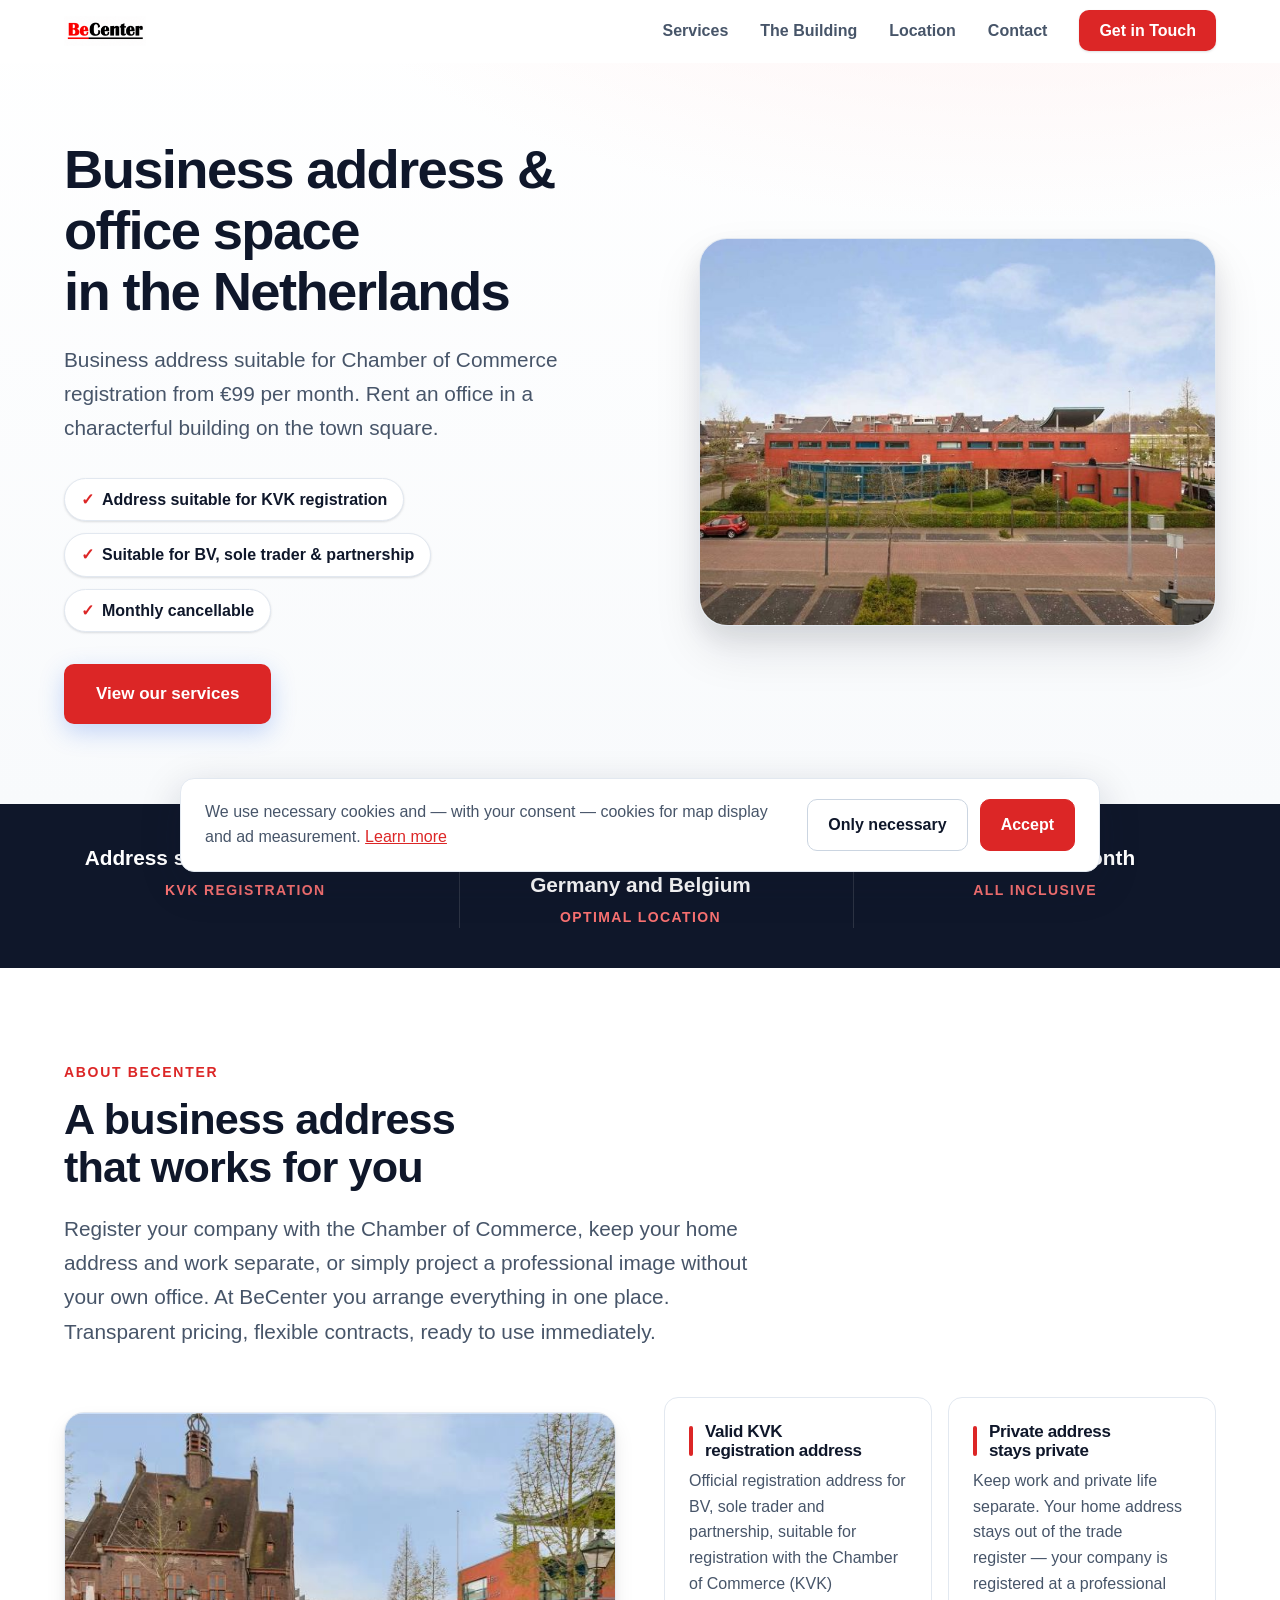
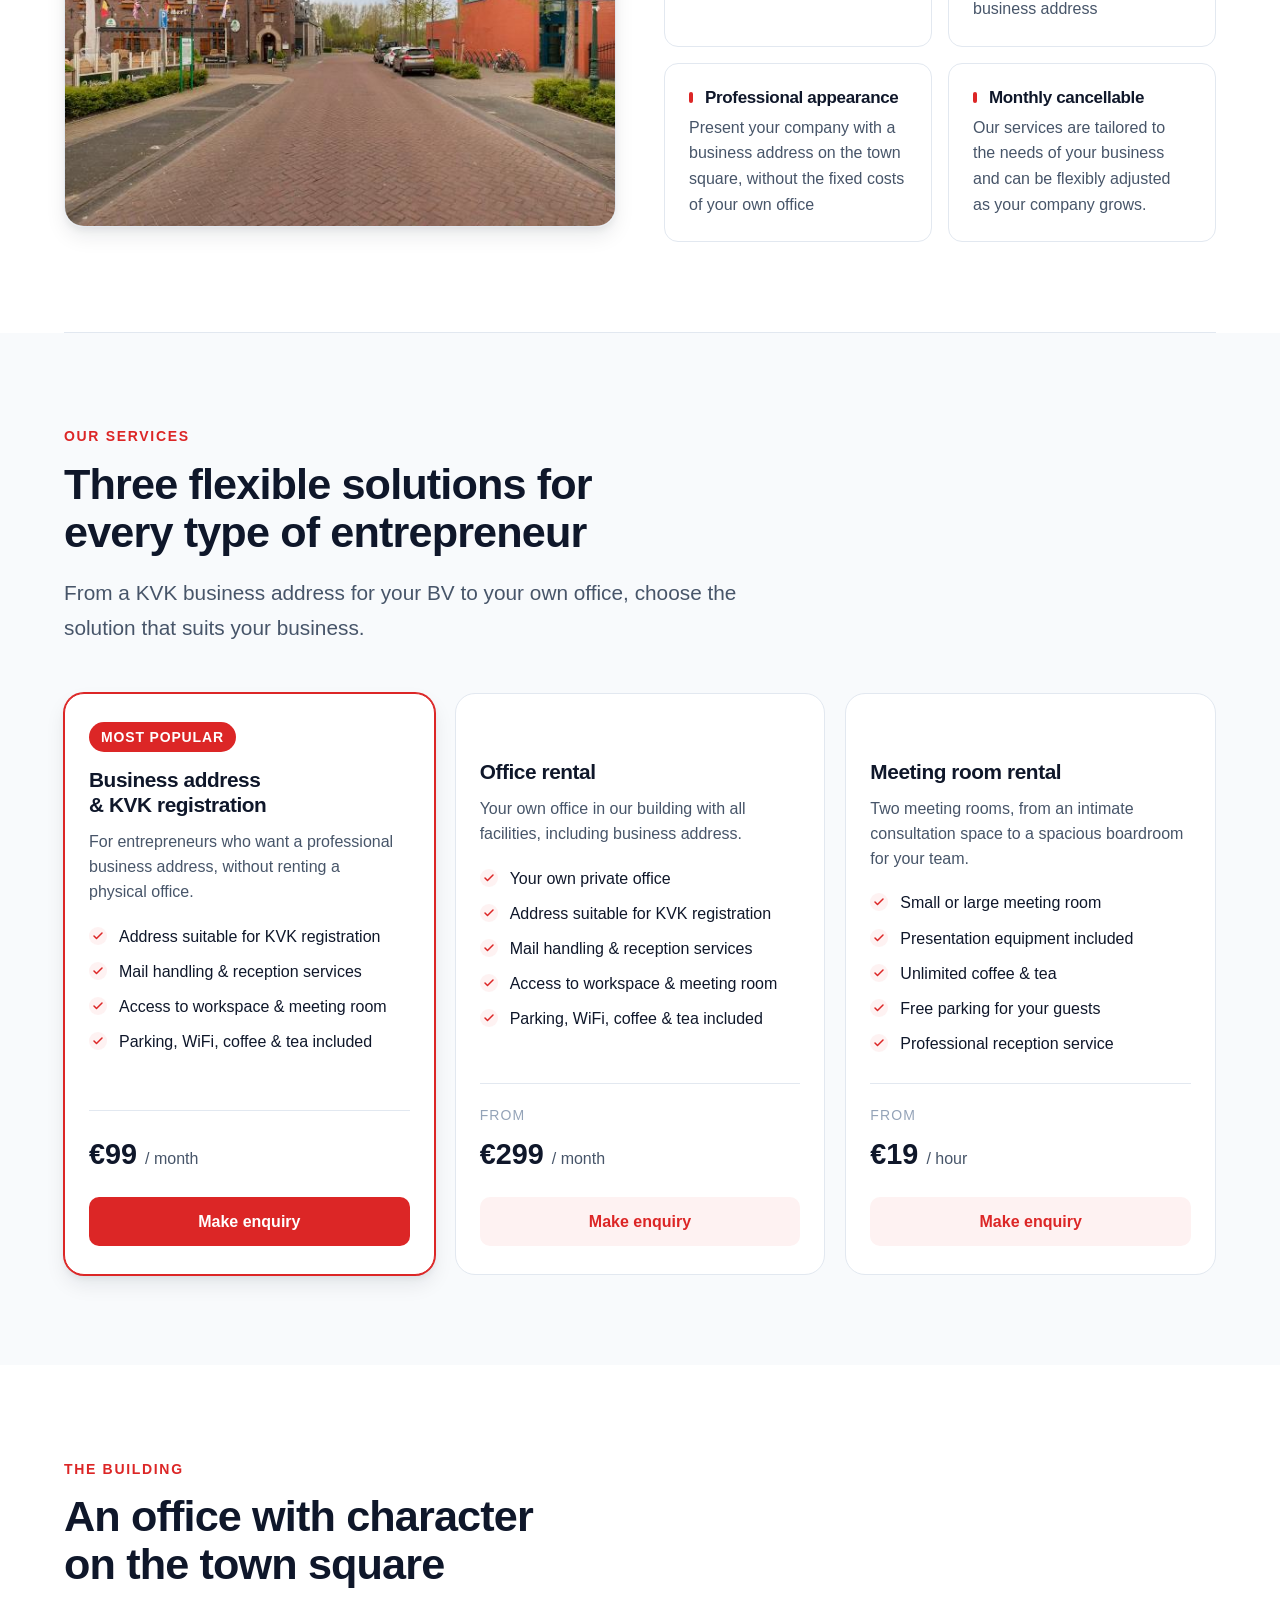
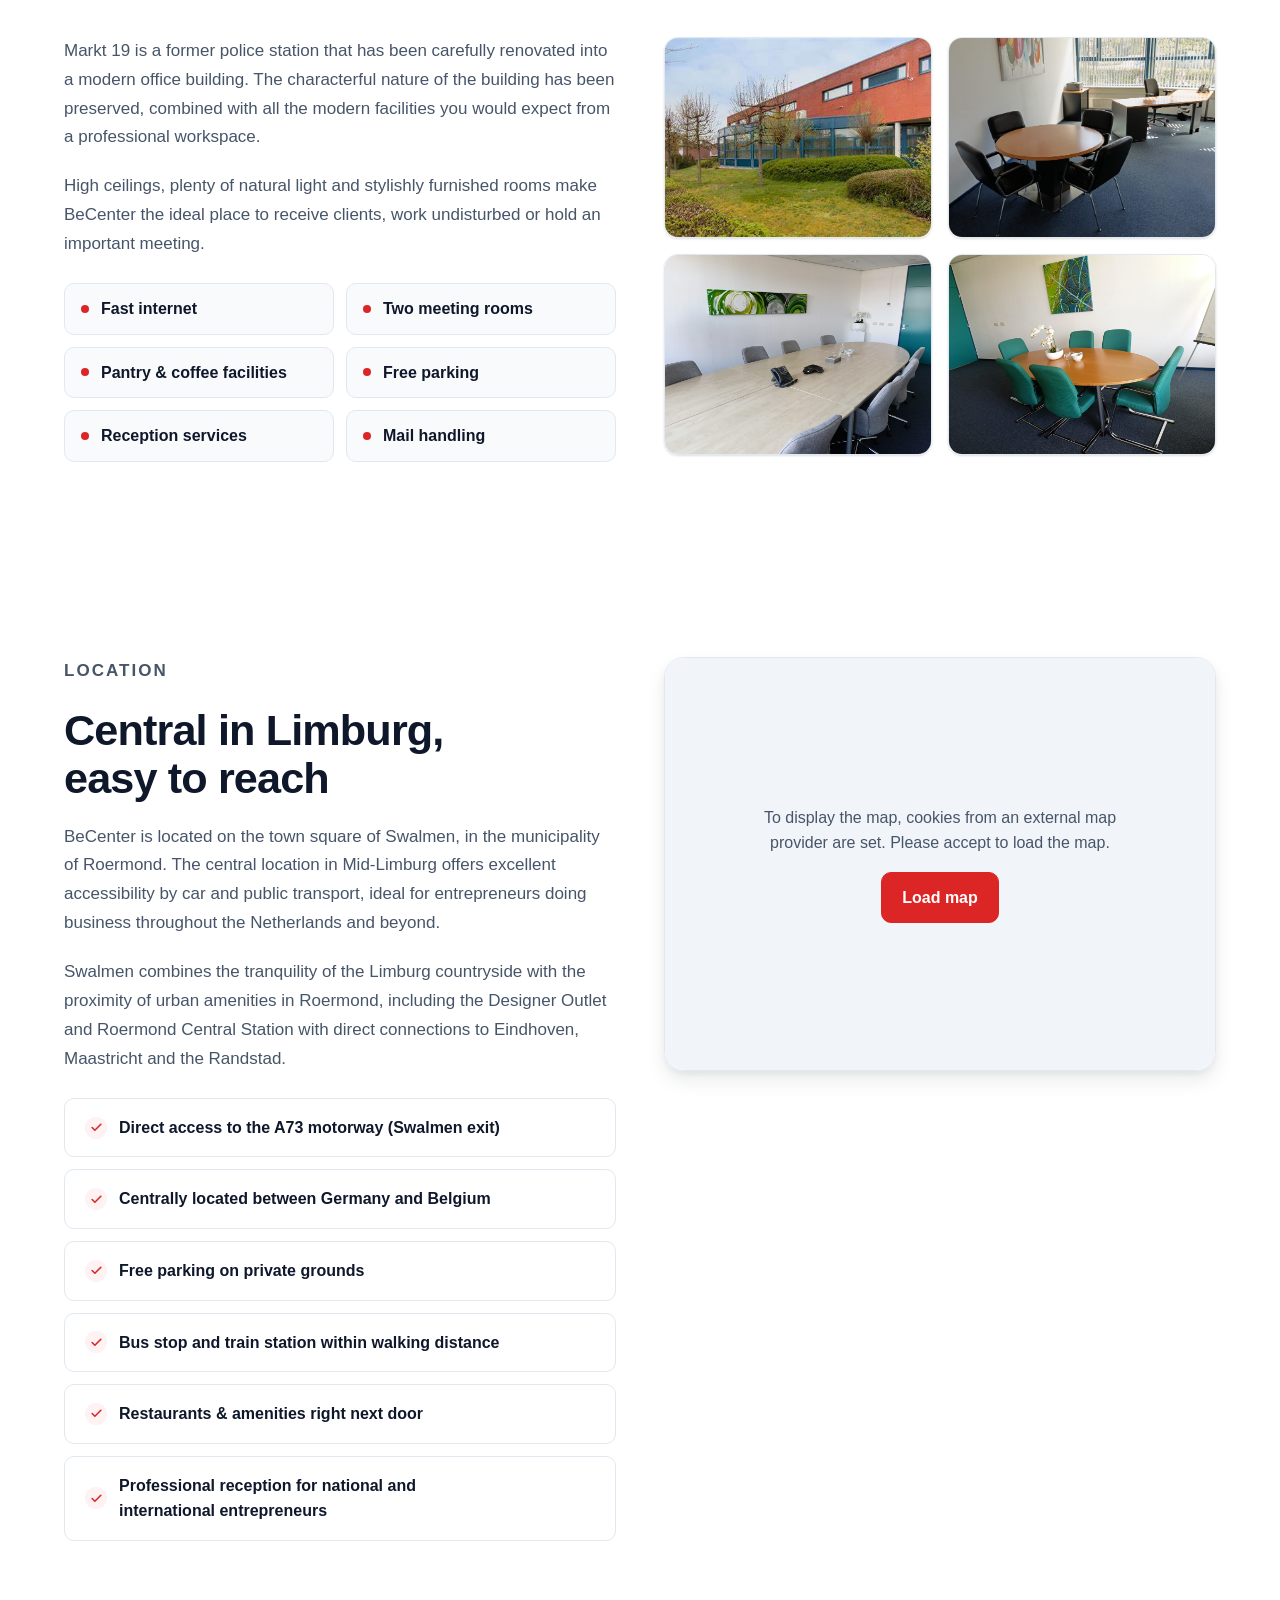
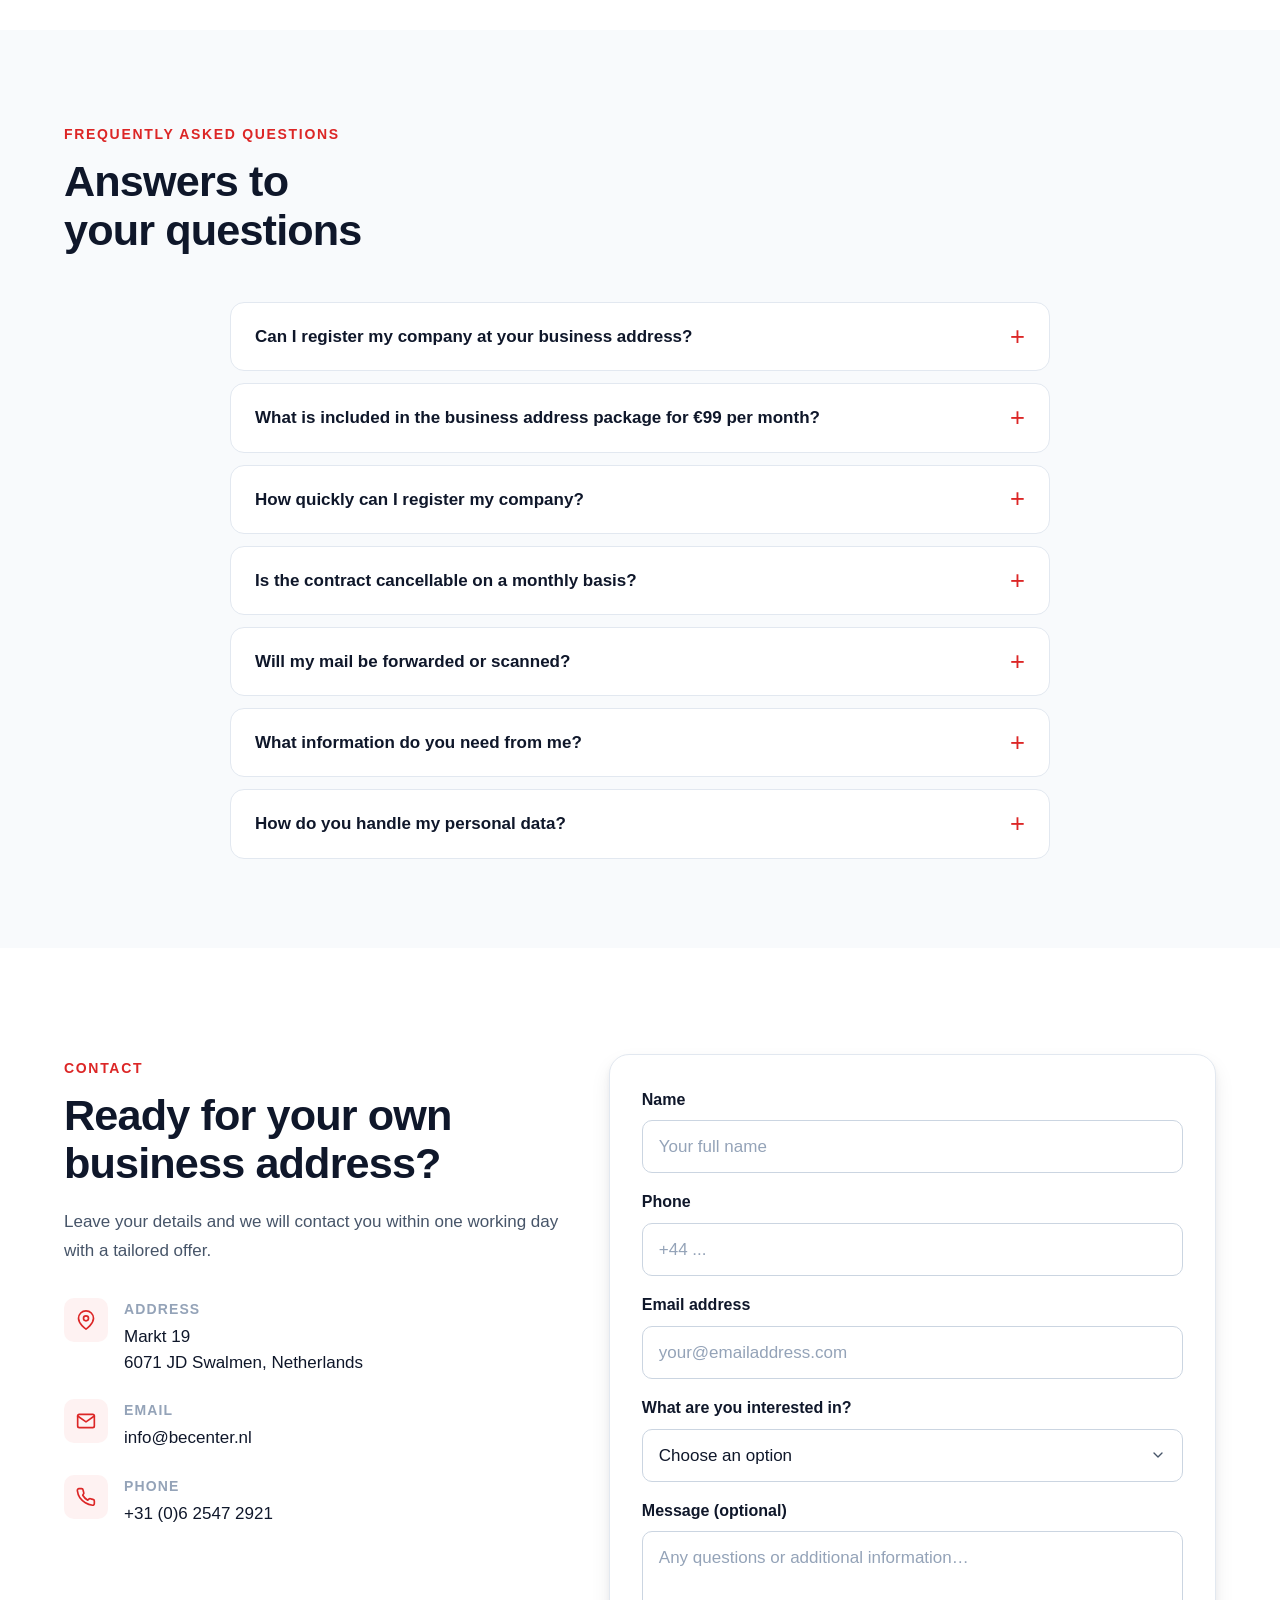
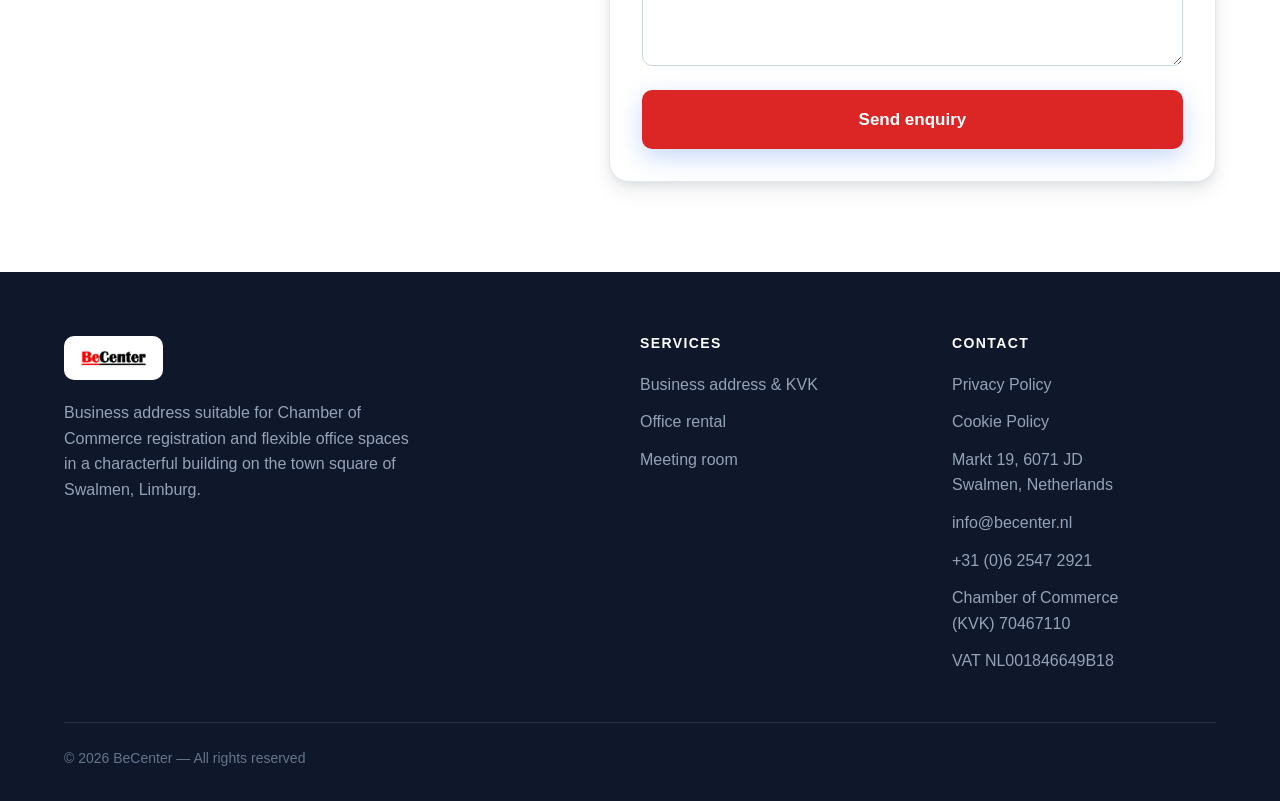
==== commit b93e1cab: "Add files via upload" ====
--- a/index.html
+++ b/index.html
@@ -5,7 +5,7 @@
   <meta name="viewport" content="width=device-width, initial-scale=1.0">
   <title>BeCenter — Business Address & Office Space in the Netherlands</title>
   <meta name="description" content="Business address for Chamber of Commerce registration from €99 per month. Office rental in Swalmen (Roermond). Suitable for BV, sole trader and partnerships.">
-  <meta name="keywords" content="office address Netherlands, business address registration, office rental Roermond, meeting room Limburg, flex workspace Netherlands, company address KVK, virtual office Netherlands, registered address Netherlands">
+  <meta name="keywords" content="office address Netherlands, business address registration, office rental Roermond, meeting room Limburg, company address KVK, virtual office Netherlands, registered address Netherlands">
   <link rel="icon" href="data:image/svg+xml,%3Csvg xmlns='http://www.w3.org/2000/svg' viewBox='0 0 32 32'%3E%3Crect width='32' height='32' fill='%23ffffff' rx='4'/%3E%3Ctext x='50%25' y='52%25' dominant-baseline='central' text-anchor='middle' font-family='Helvetica%2C Arial%2C sans-serif' font-weight='bold' font-size='17' fill='%23DC2626'%3EBe%3C/text%3E%3C/svg%3E">
   <link rel="stylesheet" href="./base.css?v=3">
   <link rel="stylesheet" href="./style.css?v=3">
@@ -129,7 +129,6 @@
             <li class="service-card__feature">Parking, WiFi, coffee &amp; tea included</li>
           </ul>
           <div class="service-card__price">
-            <p class="service-card__price-label">From</p>
             <p class="service-card__price-value">€99 <span class="service-card__price-period">/ month</span></p>
           </div>
           <a href="#contact" class="service-card__cta">Make enquiry</a>
@@ -271,10 +270,7 @@
           <dd class="faq__answer"><p>We receive, sort and process all your business mail at the address. By arrangement we can forward your mail physically or digitally by email.</p></dd>
         </div>
 
-        <div class="faq__item">
-          <dt><button class="faq__question" aria-expanded="false">Does this address give me a tax establishment in the Netherlands?</button></dt>
-          <dd class="faq__answer"><p>A registration address is intended for your KVK registration and correspondence. It does not, in itself, create a Dutch tax establishment (permanent establishment / &lsquo;vaste inrichting&rsquo;) — your tax residency depends on where your business is actually managed. For your tax situation we recommend seeking professional tax advice.</p></dd>
-        </div>
+        
 
         <div class="faq__item">
           <dt><button class="faq__question" aria-expanded="false">What information do you need from me?</button></dt>
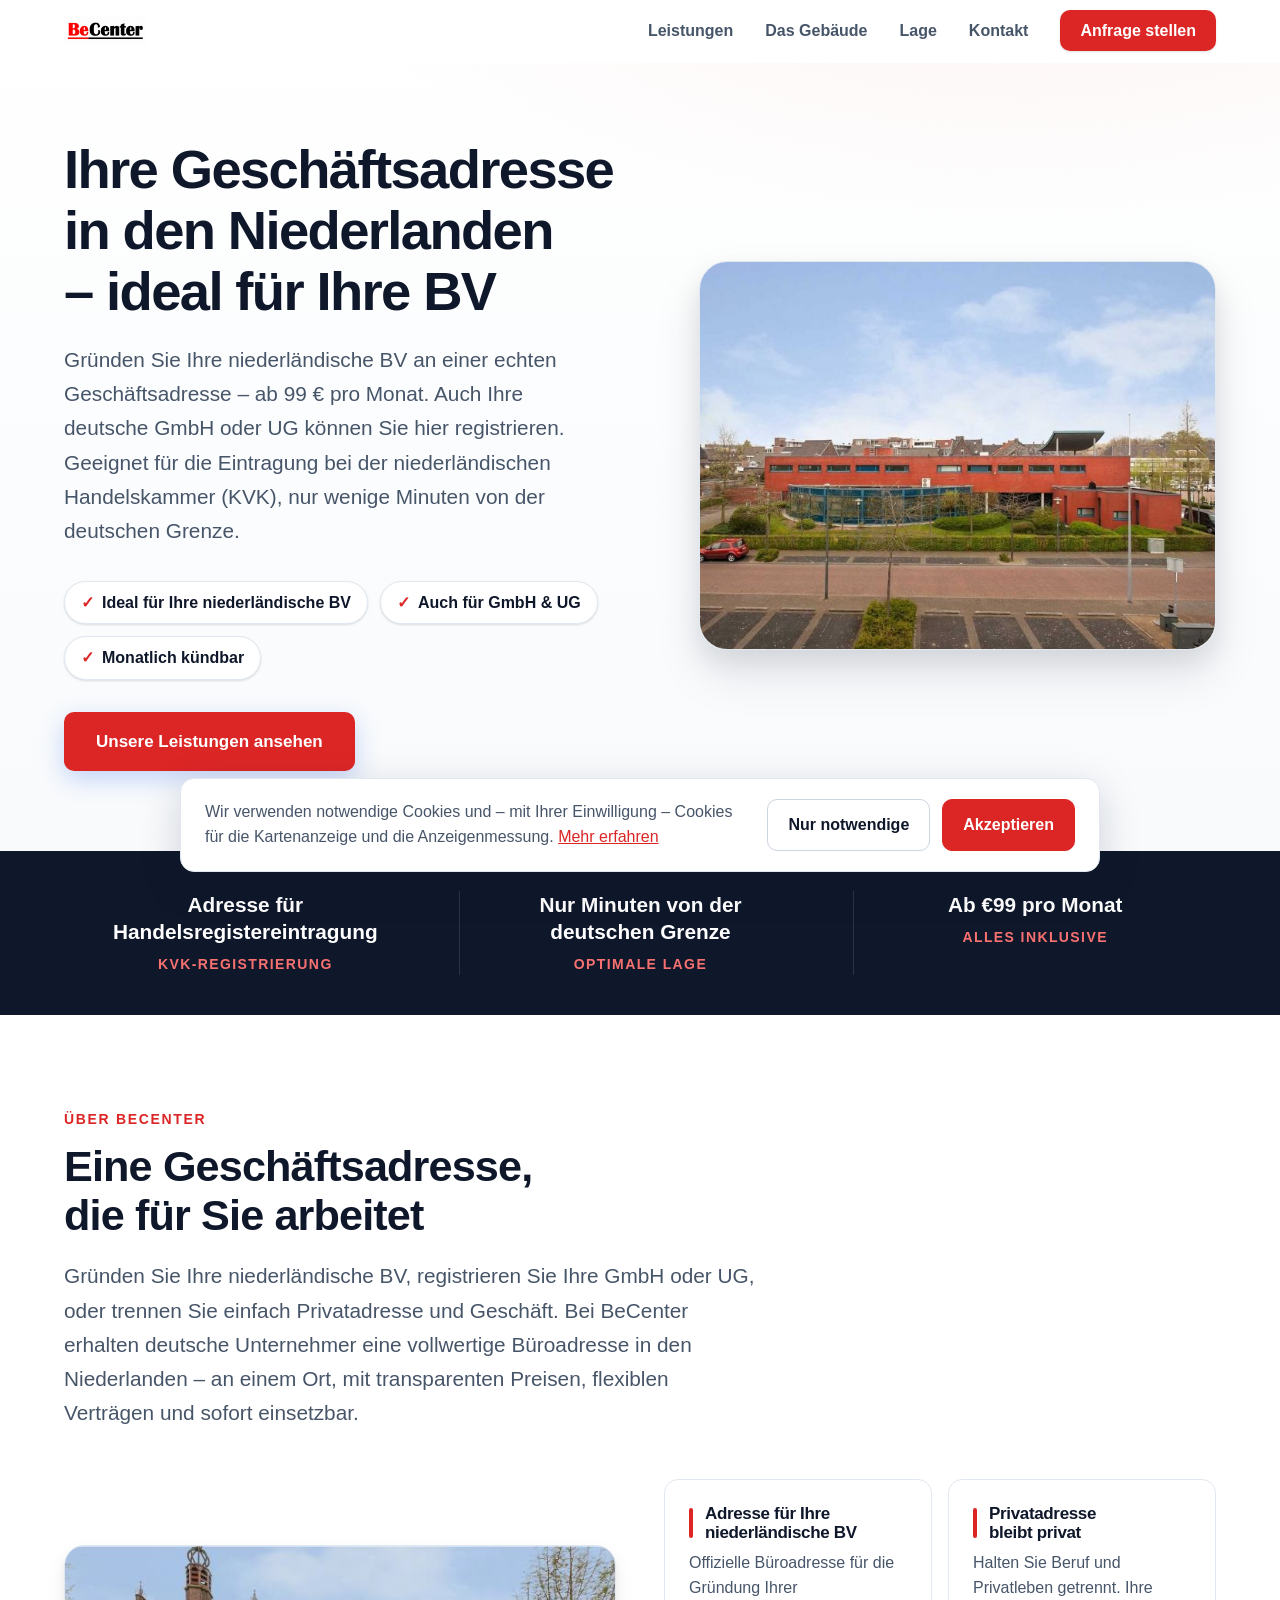
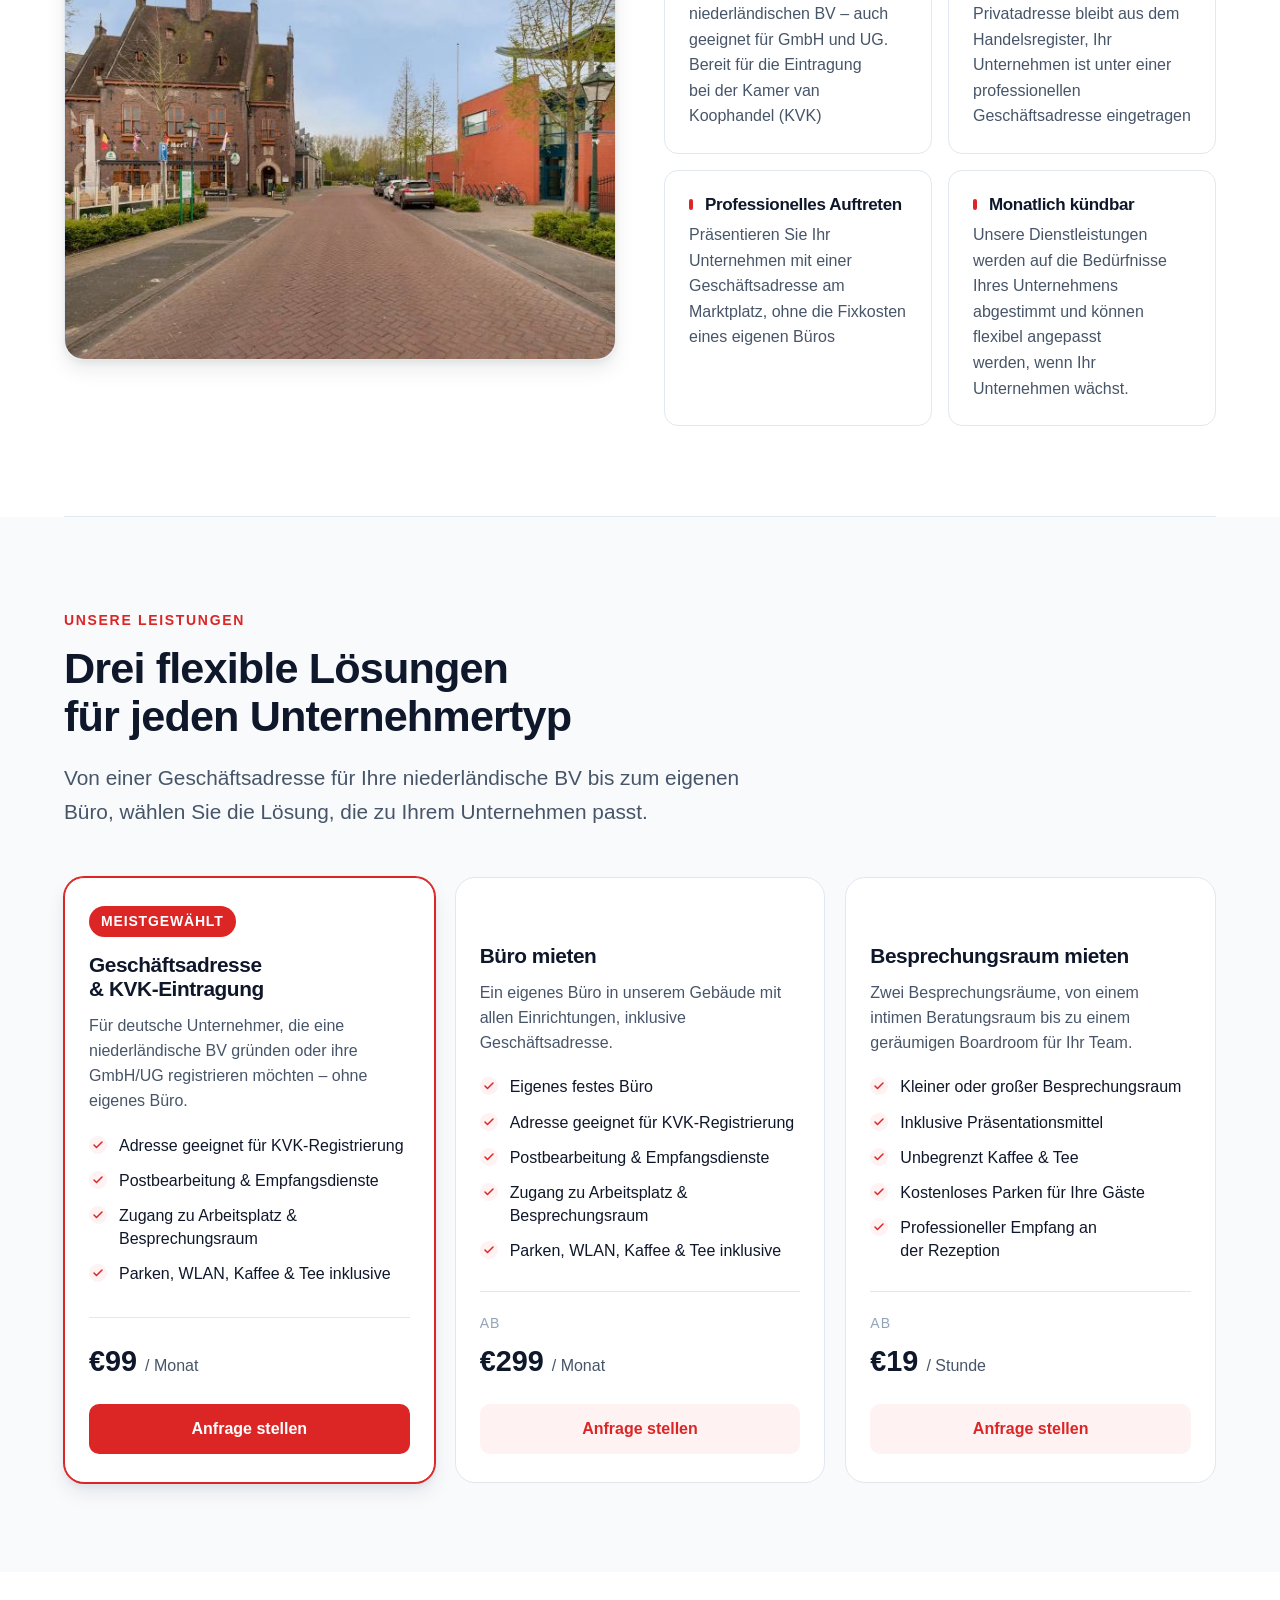
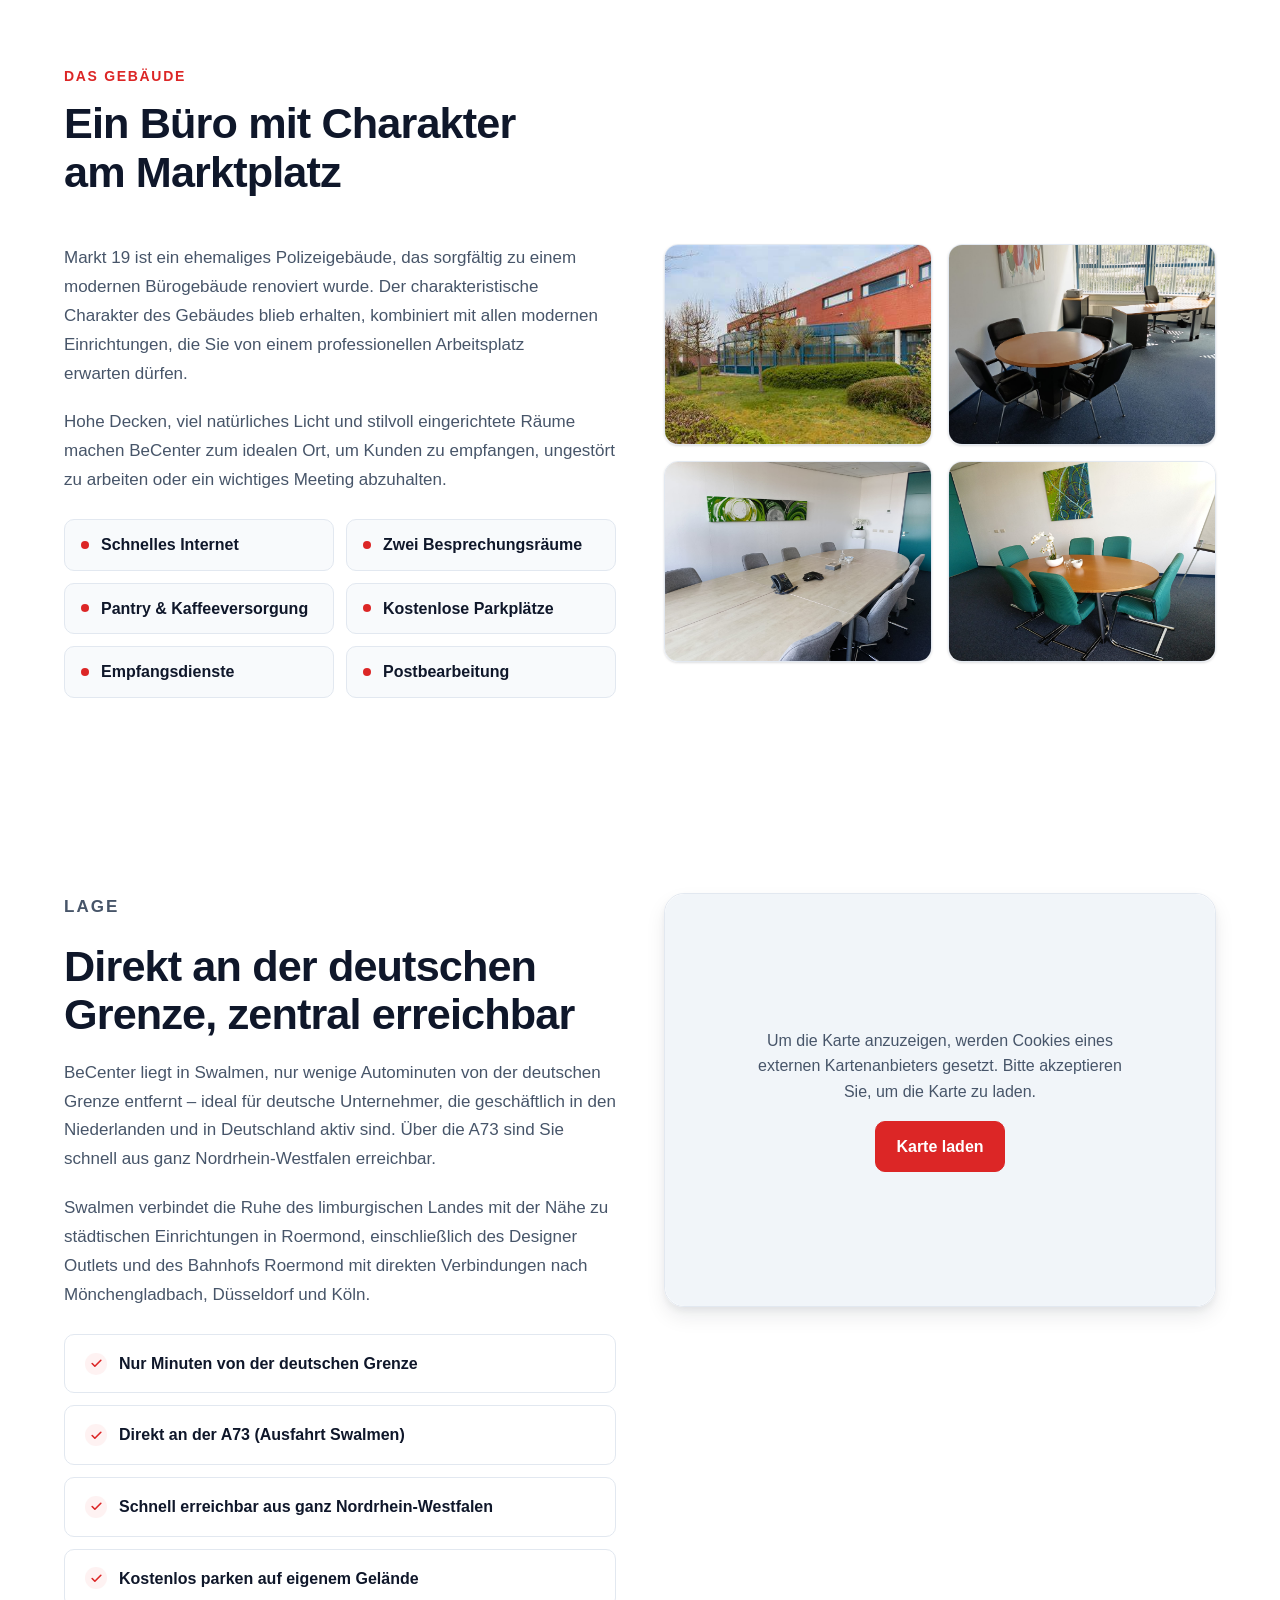
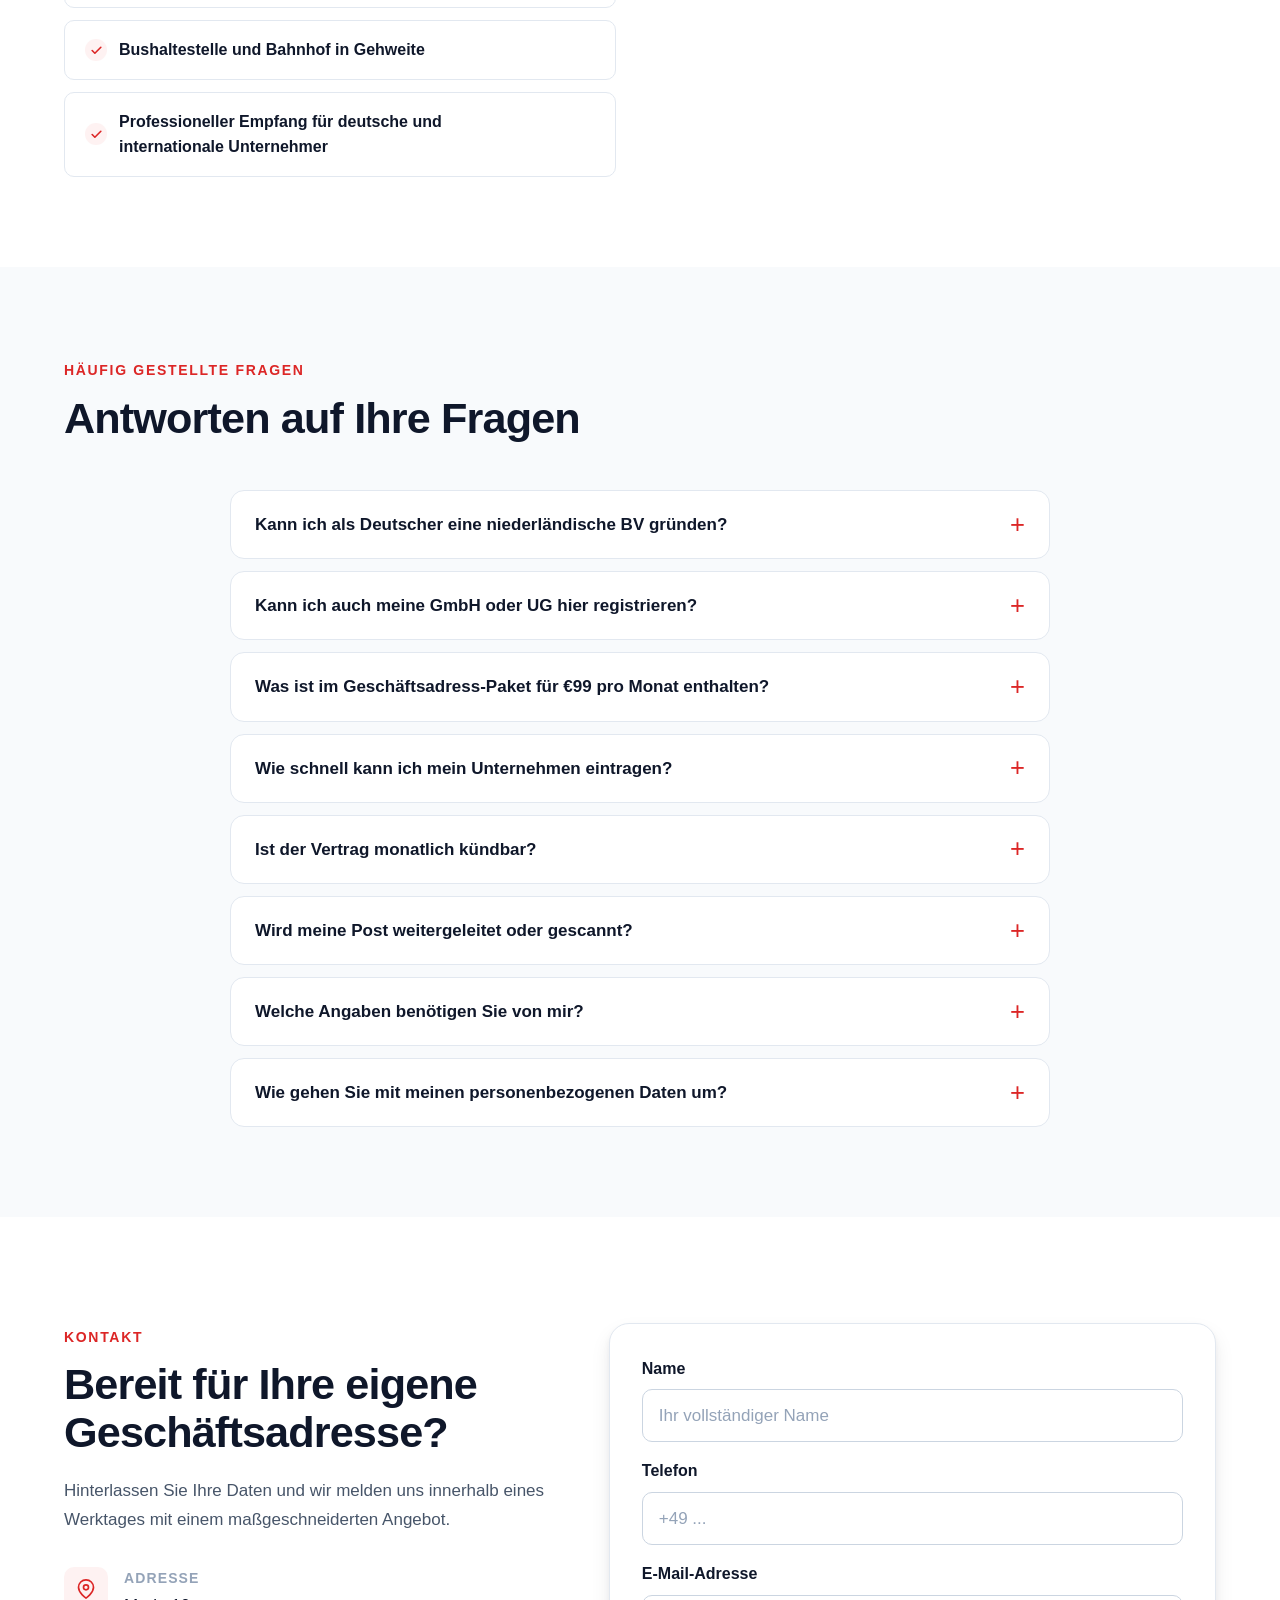
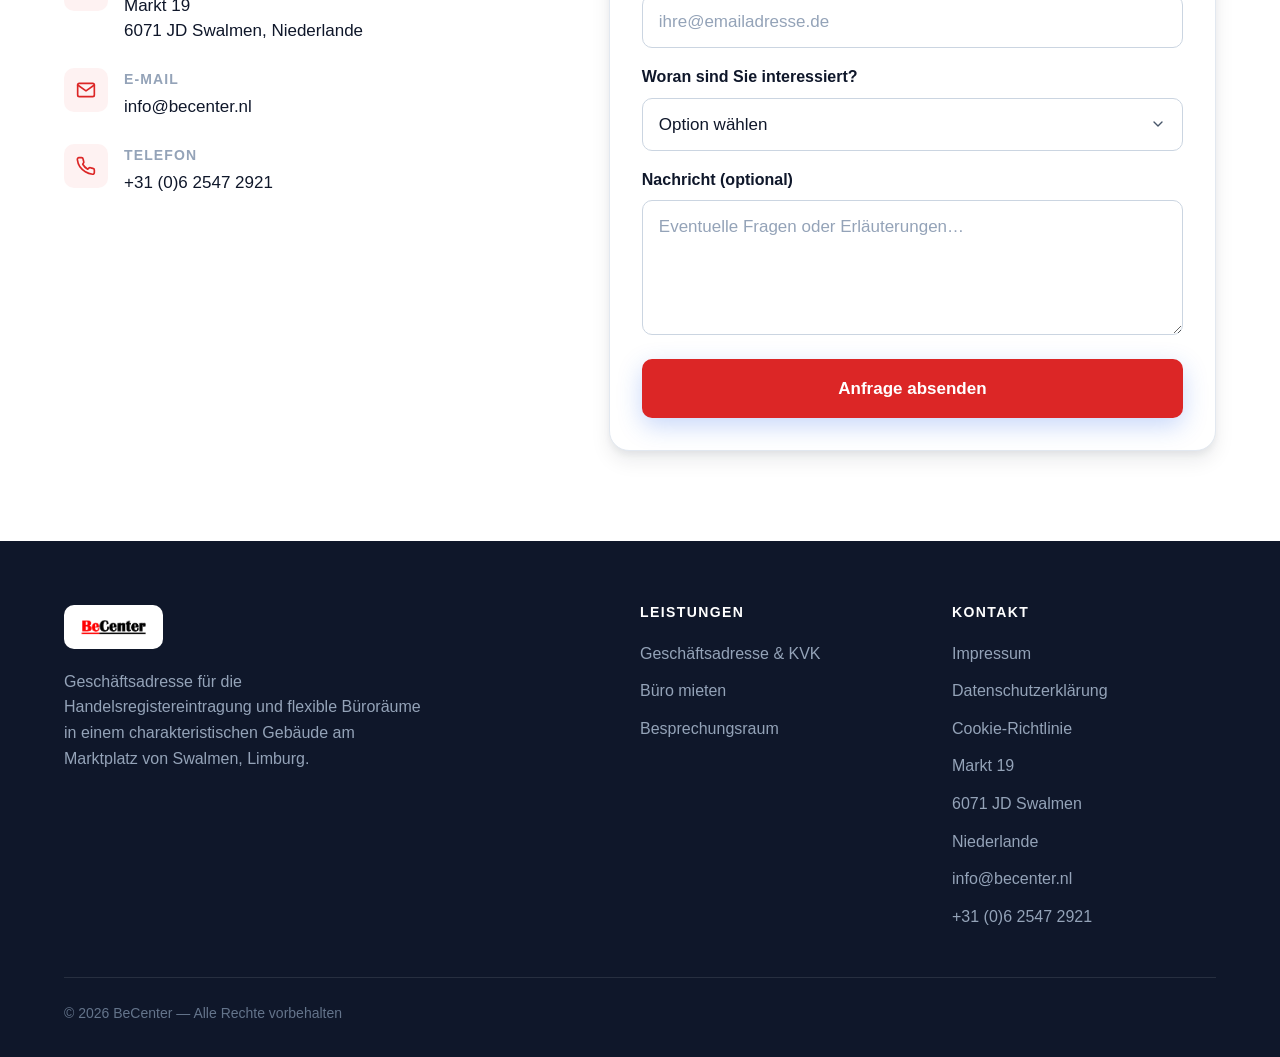
==== commit 3c748fb6: "Add files via upload" ====
--- a/index.html
+++ b/index.html
@@ -1,11 +1,11 @@
 <!DOCTYPE html>
-<html lang="en">
+<html lang="de">
 <head>
   <meta charset="UTF-8">
   <meta name="viewport" content="width=device-width, initial-scale=1.0">
-  <title>BeCenter — Business Address & Office Space in the Netherlands</title>
-  <meta name="description" content="Business address for Chamber of Commerce registration from €99 per month. Office rental in Swalmen (Roermond). Suitable for BV, sole trader and partnerships.">
-  <meta name="keywords" content="office address Netherlands, business address registration, office rental Roermond, meeting room Limburg, company address KVK, virtual office Netherlands, registered address Netherlands">
+  <title>Geschäftsadresse Niederlande ab 99 € – Niederländische BV gründen | BeCenter</title>
+  <meta name="description" content="Geschäftsadresse in den Niederlanden für deutsche Unternehmer – ab 99 € pro Monat. Ideal für Ihre niederländische BV, auch für GmbH & UG. Geeignet für die Eintragung bei der niederländischen Handelskammer (KVK), direkt an der deutschen Grenze.">
+  <meta name="keywords" content="niederländische BV gründen, Geschäftsadresse Niederlande, BV gründen Niederlande, Büroadresse Niederlande, Firmenadresse Niederlande, Geschäftsadresse für Deutsche, Holding Niederlande, KVK Eintragung, virtuelles Büro Niederlande">
   <link rel="icon" href="data:image/svg+xml,%3Csvg xmlns='http://www.w3.org/2000/svg' viewBox='0 0 32 32'%3E%3Crect width='32' height='32' fill='%23ffffff' rx='4'/%3E%3Ctext x='50%25' y='52%25' dominant-baseline='central' text-anchor='middle' font-family='Helvetica%2C Arial%2C sans-serif' font-weight='bold' font-size='17' fill='%23DC2626'%3EBe%3C/text%3E%3C/svg%3E">
   <link rel="stylesheet" href="./base.css?v=3">
   <link rel="stylesheet" href="./style.css?v=3">
@@ -13,20 +13,20 @@
 <body id="top">
 
   <!-- ─── Navigation ─── -->
-  <nav id="nav" class="nav" aria-label="Main navigation">
+  <nav id="nav" class="nav" aria-label="Hauptnavigation">
     <div class="nav__inner">
-      <a href="#hero" class="nav__logo" aria-label="BeCenter homepage">
+      <a href="#hero" class="nav__logo" aria-label="BeCenter Startseite">
         <img src="./Becenter.png" alt="BeCenter" class="nav__logo-img">
       </a>
-      <button id="hamburger" class="nav__hamburger" aria-label="Open menu" aria-expanded="false" aria-controls="nav-links">
+      <button id="hamburger" class="nav__hamburger" aria-label="Menü öffnen" aria-expanded="false" aria-controls="nav-links">
         <span></span><span></span><span></span>
       </button>
       <ul id="nav-links" class="nav__links" role="list">
-        <li><a href="#diensten" class="nav__link">Services</a></li>
-        <li><a href="#pand" class="nav__link">The Building</a></li>
-        <li><a href="#locatie" class="nav__link">Location</a></li>
-        <li><a href="#contact" class="nav__link">Contact</a></li>
-        <li><a href="#contact" class="nav__cta">Get in Touch</a></li>
+        <li><a href="#diensten" class="nav__link">Leistungen</a></li>
+        <li><a href="#pand" class="nav__link">Das Gebäude</a></li>
+        <li><a href="#locatie" class="nav__link">Lage</a></li>
+        <li><a href="#contact" class="nav__link">Kontakt</a></li>
+        <li><a href="#contact" class="nav__cta">Anfrage stellen</a></li>
       </ul>
     </div>
   </nav>
@@ -35,39 +35,39 @@
   <section id="hero" class="hero">
     <div class="hero__inner">
       <div class="hero__content reveal">
-        <h1 class="hero__title">Business address&nbsp;&amp; office space in&nbsp;the Netherlands</h1>
-        <p class="hero__subtitle">Business address suitable for Chamber of Commerce registration from €99 per month. Rent an office in a characterful building on the town square.</p>
-        <div class="hero__trust" aria-label="Key features">
-          <span class="hero__trust-item">Address suitable for KVK registration</span>
-          <span class="hero__trust-item">Suitable for BV, sole trader &amp; partnership</span>
-          <span class="hero__trust-item">Monthly cancellable</span>
+        <h1 class="hero__title">Ihre Geschäftsadresse in den Niederlanden – ideal für Ihre&nbsp;BV</h1>
+        <p class="hero__subtitle">Gründen Sie Ihre niederländische BV an einer echten Geschäftsadresse – ab 99 € pro Monat. Auch Ihre deutsche GmbH oder UG können Sie hier registrieren. Geeignet für die Eintragung bei der niederländischen Handelskammer (KVK), nur wenige Minuten von der deutschen Grenze.</p>
+        <div class="hero__trust" aria-label="Merkmale">
+          <span class="hero__trust-item">Ideal für Ihre niederländische BV</span>
+          <span class="hero__trust-item">Auch für GmbH &amp; UG</span>
+          <span class="hero__trust-item">Monatlich kündbar</span>
         </div>
         <div class="hero__actions">
-          <a href="#diensten" class="hero__cta">View our services</a>
+          <a href="#diensten" class="hero__cta">Unsere Leistungen ansehen</a>
         </div>
       </div>
       <div class="hero__image-col reveal">
         <div class="hero__image-wrapper">
-          <img src="./office-address-netherlands-swalmen.jpg" alt="Office address Netherlands – BeCenter office building in Swalmen near Roermond" width="760" height="560" loading="eager">
+          <img src="./geschaeftsadresse-niederlande-swalmen.jpg" alt="Geschäftsadresse Niederlande – BeCenter Bürogebäude in Swalmen bei Roermond" width="760" height="560" loading="eager">
         </div>
       </div>
     </div>
   </section>
 
   <!-- ─── Stats Bar ─── -->
-  <div class="stats" aria-label="Key figures">
+  <div class="stats" aria-label="Kennzahlen">
     <div class="stats__inner">
       <div>
-        <p class="stat__value">Address suitable for registration</p>
-        <p class="stat__label">KVK Registration</p>
+        <p class="stat__value">Adresse für Handelsregistereintragung</p>
+        <p class="stat__label">KVK-Registrierung</p>
       </div>
       <div>
-        <p class="stat__value">Centrally located between Germany and Belgium</p>
-        <p class="stat__label">Optimal location</p>
+        <p class="stat__value">Nur Minuten von der deutschen Grenze</p>
+        <p class="stat__label">Optimale Lage</p>
       </div>
       <div>
-        <p class="stat__value">From €99 per month</p>
-        <p class="stat__label">All inclusive</p>
+        <p class="stat__value">Ab €99 pro Monat</p>
+        <p class="stat__label">Alles inklusive</p>
       </div>
     </div>
   </div>
@@ -75,30 +75,30 @@
   <!-- ─── About ─── -->
   <section id="about" class="about section">
     <div class="container">
-      <p class="section__label">About BeCenter</p>
-      <h2 class="section__title">A business address that works for you</h2>
-      <p class="section__text">Register your company with the Chamber of Commerce, keep your home address and work separate, or simply project a professional image without your own office. At BeCenter you arrange everything in one place. Transparent pricing, flexible contracts, ready to use immediately.</p>
+      <p class="section__label">Über BeCenter</p>
+      <h2 class="section__title">Eine Geschäftsadresse, die für Sie arbeitet</h2>
+      <p class="section__text">Gründen Sie Ihre niederländische BV, registrieren Sie Ihre GmbH oder UG, oder trennen Sie einfach Privatadresse und Geschäft. Bei BeCenter erhalten deutsche Unternehmer eine vollwertige Büroadresse in den Niederlanden – an einem Ort, mit transparenten Preisen, flexiblen Verträgen und sofort einsetzbar.</p>
       <div class="about__grid reveal">
         <div class="about__image-wrapper">
-          <img src="./office-town-square-swalmen.jpg" alt="Rent an office on the town square in Swalmen, central in the Netherlands" width="600" height="480" loading="lazy">
+          <img src="./buero-marktplatz-swalmen.jpg" alt="Büro mieten am Marktplatz in Swalmen, zentral in den Niederlanden" width="600" height="480" loading="lazy">
           <div class="about__image-accent"></div>
         </div>
         <div class="about__cards">
           <div class="about__card">
-            <h3 class="about__card-title">Valid KVK registration address</h3>
-            <p class="about__card-desc">Official registration address for BV, sole trader and partnership, suitable for registration with the Chamber of Commerce (KVK)</p>
+            <h3 class="about__card-title">Adresse für Ihre niederländische BV</h3>
+            <p class="about__card-desc">Offizielle Büroadresse für die Gründung Ihrer niederländischen BV – auch geeignet für GmbH und UG. Bereit für die Eintragung bei der Kamer van Koophandel (KVK)</p>
           </div>
           <div class="about__card">
-            <h3 class="about__card-title">Private address stays private</h3>
-            <p class="about__card-desc">Keep work and private life separate. Your home address stays out of the trade register — your company is registered at a professional business address</p>
+            <h3 class="about__card-title">Privatadresse bleibt privat</h3>
+            <p class="about__card-desc">Halten Sie Beruf und Privatleben getrennt. Ihre Privatadresse bleibt aus dem Handelsregister, Ihr Unternehmen ist unter einer professionellen Geschäftsadresse eingetragen</p>
           </div>
           <div class="about__card">
-            <h3 class="about__card-title">Professional appearance</h3>
-            <p class="about__card-desc">Present your company with a business address on the town square, without the fixed costs of your own office</p>
+            <h3 class="about__card-title">Professionelles Auftreten</h3>
+            <p class="about__card-desc">Präsentieren Sie Ihr Unternehmen mit einer Geschäftsadresse am Marktplatz, ohne die Fixkosten eines eigenen Büros</p>
           </div>
           <div class="about__card">
-            <h3 class="about__card-title">Monthly cancellable</h3>
-            <p class="about__card-desc">Our services are tailored to the needs of your business and can be flexibly adjusted as your company grows.</p>
+            <h3 class="about__card-title">Monatlich kündbar</h3>
+            <p class="about__card-desc">Unsere Dienstleistungen werden auf die Bedürfnisse Ihres Unternehmens abgestimmt und können flexibel angepasst werden, wenn Ihr Unternehmen wächst.</p>
           </div>
         </div>
       </div>
@@ -112,60 +112,60 @@
   <section id="diensten" class="services section">
     <div class="container">
       <div class="section__header reveal">
-        <p class="section__label">Our Services</p>
-        <h2 class="section__title">Three flexible solutions for every type of entrepreneur</h2>
-        <p class="section__sub">From a KVK business address for your BV to your own office, choose the solution that suits your business.</p>
+        <p class="section__label">Unsere Leistungen</p>
+        <h2 class="section__title">Drei flexible Lösungen für jeden Unternehmertyp</h2>
+        <p class="section__sub">Von einer Geschäftsadresse für Ihre niederländische BV bis zum eigenen Büro, wählen Sie die Lösung, die zu Ihrem Unternehmen passt.</p>
       </div>
       <div class="services__grid services__grid--four">
 
         <article class="service-card service-card--featured reveal">
-          <p class="service-card__badge">Most popular</p>
-          <h3 class="service-card__title">Business address &amp; KVK registration</h3>
-          <p class="service-card__desc">For entrepreneurs who want a professional business address, without renting a physical office.</p>
+          <p class="service-card__badge">Meistgewählt</p>
+          <h3 class="service-card__title">Geschäftsadresse &amp; KVK-Eintragung</h3>
+          <p class="service-card__desc">Für deutsche Unternehmer, die eine niederländische BV gründen oder ihre GmbH/UG registrieren möchten – ohne eigenes Büro.</p>
           <ul class="service-card__features" role="list">
-            <li class="service-card__feature">Address suitable for KVK registration</li>
-            <li class="service-card__feature">Mail handling &amp; reception services</li>
-            <li class="service-card__feature">Access to workspace &amp; meeting room</li>
-            <li class="service-card__feature">Parking, WiFi, coffee &amp; tea included</li>
+            <li class="service-card__feature">Adresse geeignet für KVK-Registrierung</li>
+            <li class="service-card__feature">Postbearbeitung &amp; Empfangsdienste</li>
+            <li class="service-card__feature">Zugang zu Arbeitsplatz &amp; Besprechungsraum</li>
+            <li class="service-card__feature">Parken, WLAN, Kaffee &amp; Tee inklusive</li>
           </ul>
           <div class="service-card__price">
-            <p class="service-card__price-value">€99 <span class="service-card__price-period">/ month</span></p>
-          </div>
-          <a href="#contact" class="service-card__cta">Make enquiry</a>
+            <p class="service-card__price-value">€99 <span class="service-card__price-period">/ Monat</span></p>
+          </div>
+          <a href="#contact" class="service-card__cta">Anfrage stellen</a>
         </article>
 
         <article class="service-card reveal">
-          <h3 class="service-card__title">Office rental</h3>
-          <p class="service-card__desc">Your own office in our building with all facilities, including business address.</p>
+          <h3 class="service-card__title">Büro mieten</h3>
+          <p class="service-card__desc">Ein eigenes Büro in unserem Gebäude mit allen Einrichtungen, inklusive Geschäftsadresse.</p>
           <ul class="service-card__features" role="list">
-            <li class="service-card__feature">Your own private office</li>
-            <li class="service-card__feature">Address suitable for KVK registration</li>
-            <li class="service-card__feature">Mail handling &amp; reception services</li>
-            <li class="service-card__feature">Access to workspace &amp; meeting room</li>
-            <li class="service-card__feature">Parking, WiFi, coffee &amp; tea included</li>
+            <li class="service-card__feature">Eigenes festes Büro</li>
+            <li class="service-card__feature">Adresse geeignet für KVK-Registrierung</li>
+            <li class="service-card__feature">Postbearbeitung &amp; Empfangsdienste</li>
+            <li class="service-card__feature">Zugang zu Arbeitsplatz &amp; Besprechungsraum</li>
+            <li class="service-card__feature">Parken, WLAN, Kaffee &amp; Tee inklusive</li>
           </ul>
           <div class="service-card__price">
-            <p class="service-card__price-label">From</p>
-            <p class="service-card__price-value">€299 <span class="service-card__price-period">/ month</span></p>
-          </div>
-          <a href="#contact" class="service-card__cta">Make enquiry</a>
+            <p class="service-card__price-label">Ab</p>
+            <p class="service-card__price-value">€299 <span class="service-card__price-period">/ Monat</span></p>
+          </div>
+          <a href="#contact" class="service-card__cta">Anfrage stellen</a>
         </article>
 
         <article class="service-card reveal">
-          <h3 class="service-card__title">Meeting room rental</h3>
-          <p class="service-card__desc">Two meeting rooms, from an intimate consultation space to a spacious boardroom for your team.</p>
+          <h3 class="service-card__title">Besprechungsraum mieten</h3>
+          <p class="service-card__desc">Zwei Besprechungsräume, von einem intimen Beratungsraum bis zu einem geräumigen Boardroom für Ihr Team.</p>
           <ul class="service-card__features" role="list">
-            <li class="service-card__feature">Small or large meeting room</li>
-            <li class="service-card__feature">Presentation equipment included</li>
-            <li class="service-card__feature">Unlimited coffee &amp; tea</li>
-            <li class="service-card__feature">Free parking for your guests</li>
-            <li class="service-card__feature">Professional reception service</li>
+            <li class="service-card__feature">Kleiner oder großer Besprechungsraum</li>
+            <li class="service-card__feature">Inklusive Präsentationsmittel</li>
+            <li class="service-card__feature">Unbegrenzt Kaffee &amp; Tee</li>
+            <li class="service-card__feature">Kostenloses Parken für Ihre Gäste</li>
+            <li class="service-card__feature">Professioneller Empfang an der Rezeption</li>
           </ul>
           <div class="service-card__price">
-            <p class="service-card__price-label">From</p>
-            <p class="service-card__price-value">€19 <span class="service-card__price-period">/ hour</span></p>
-          </div>
-          <a href="#contact" class="service-card__cta">Make enquiry</a>
+            <p class="service-card__price-label">Ab</p>
+            <p class="service-card__price-value">€19 <span class="service-card__price-period">/ Stunde</span></p>
+          </div>
+          <a href="#contact" class="service-card__cta">Anfrage stellen</a>
         </article>
 
         
@@ -176,50 +176,50 @@
     </div>
   </section>
 
-  <!-- ─── The Building ─── -->
+  <!-- ─── Het Pand ─── -->
   <section id="pand" class="pand section">
     <div class="container">
-      <p class="section__label">The Building</p>
-      <h2 class="section__title">An office with character on the town square</h2>
+      <p class="section__label">Das Gebäude</p>
+      <h2 class="section__title">Ein Büro mit Charakter am Marktplatz</h2>
       <div class="pand__content reveal">
         <div class="pand__text">
-          <p>Markt 19 is a former police station that has been carefully renovated into a modern office building. The characterful nature of the building has been preserved, combined with all the modern facilities you would expect from a professional workspace.</p>
-          <p>High ceilings, plenty of natural light and stylishly furnished rooms make BeCenter the ideal place to receive clients, work undisturbed or hold an important meeting.</p>
+          <p>Markt 19 ist ein ehemaliges Polizeigebäude, das sorgfältig zu einem modernen Bürogebäude renoviert wurde. Der charakteristische Charakter des Gebäudes blieb erhalten, kombiniert mit allen modernen Einrichtungen, die Sie von einem professionellen Arbeitsplatz erwarten dürfen.</p>
+          <p>Hohe Decken, viel natürliches Licht und stilvoll eingerichtete Räume machen BeCenter zum idealen Ort, um Kunden zu empfangen, ungestört zu arbeiten oder ein wichtiges Meeting abzuhalten.</p>
           <div class="pand__facilities">
-            <div class="pand__facility">Fast internet</div>
-            <div class="pand__facility">Two meeting rooms</div>
-            <div class="pand__facility">Pantry &amp; coffee facilities</div>
-            <div class="pand__facility">Free parking</div>
-            <div class="pand__facility">Reception services</div>
-            <div class="pand__facility">Mail handling</div>
+            <div class="pand__facility">Schnelles Internet</div>
+            <div class="pand__facility">Zwei Besprechungsräume</div>
+            <div class="pand__facility">Pantry &amp; Kaffeeversorgung</div>
+            <div class="pand__facility">Kostenlose Parkplätze</div>
+            <div class="pand__facility">Empfangsdienste</div>
+            <div class="pand__facility">Postbearbeitung</div>
           </div>
         </div>
         <div class="pand__gallery">
-          <div class="pand__gallery-item"><img src="./office-building-swalmen-exterior.jpg"   alt="Exterior of the BeCenter office building in Swalmen"  loading="lazy" width="600" height="400"></div>
-          <div class="pand__gallery-item"><img src="./office-space-rental-swalmen.jpg"      alt="Office space at BeCenter in the Netherlands"      loading="lazy" width="600" height="400"></div>
-          <div class="pand__gallery-item"><img src="./boardroom-meeting-room-netherlands.jpg"    alt="Large boardroom at BeCenter Swalmen"         loading="lazy" width="600" height="400"></div>
-          <div class="pand__gallery-item"><img src="./meeting-room-roermond.jpg"     alt="Meeting room at BeCenter near Roermond"      loading="lazy" width="600" height="400"></div>
-        </div>
-      </div>
-    </div>
-  </section>
-
-  <!-- ─── Location ─── -->
+          <div class="pand__gallery-item"><img src="./buerogebaeude-swalmen-aussenansicht.jpg" alt="Außenansicht des Bürogebäudes von BeCenter in Swalmen" loading="lazy" width="600" height="400"></div>
+          <div class="pand__gallery-item"><img src="./bueroraum-mieten-swalmen.jpg"           alt="Büroraum mieten bei BeCenter in den Niederlanden" loading="lazy" width="600" height="400"></div>
+          <div class="pand__gallery-item"><img src="./besprechungsraum-boardroom-niederlande.jpg" alt="Großer Besprechungsraum (Boardroom) bei BeCenter Swalmen" loading="lazy" width="600" height="400"></div>
+          <div class="pand__gallery-item"><img src="./besprechungsraum-mieten-roermond.jpg"   alt="Besprechungsraum mieten in Roermond bei BeCenter" loading="lazy" width="600" height="400"></div>
+        </div>
+      </div>
+    </div>
+  </section>
+
+  <!-- ─── Locatie ─── -->
   <section id="locatie" class="locatie section">
     <div class="container">
       <div class="location__content reveal">
         <div class="location__text">
-          <p class="section__label">Location</p>
-          <h2 class="section__title">Central in Limburg, easy to reach</h2>
-          <p>BeCenter is located on the town square of Swalmen, in the municipality of Roermond. The central location in Mid-Limburg offers excellent accessibility by car and public transport, ideal for entrepreneurs doing business throughout the Netherlands and beyond.</p>
-          <p>Swalmen combines the tranquility of the Limburg countryside with the proximity of urban amenities in Roermond, including the Designer Outlet and Roermond Central Station with direct connections to Eindhoven, Maastricht and the Randstad.</p>
+          <p class="section__label">Lage</p>
+          <h2 class="section__title">Direkt an der deutschen Grenze, zentral erreichbar</h2>
+          <p>BeCenter liegt in Swalmen, nur wenige Autominuten von der deutschen Grenze entfernt – ideal für deutsche Unternehmer, die geschäftlich in den Niederlanden und in Deutschland aktiv sind. Über die A73 sind Sie schnell aus ganz Nordrhein-Westfalen erreichbar.</p>
+          <p>Swalmen verbindet die Ruhe des limburgischen Landes mit der Nähe zu städtischen Einrichtungen in Roermond, einschließlich des Designer Outlets und des Bahnhofs Roermond mit direkten Verbindungen nach Mönchengladbach, Düsseldorf und Köln.</p>
           <ul class="location__highlights" role="list">
-            <li class="location__highlight">Direct access to the A73 motorway (Swalmen exit)</li>
-            <li class="location__highlight">Centrally located between Germany and Belgium</li>
-            <li class="location__highlight">Free parking on private grounds</li>
-            <li class="location__highlight">Bus stop and train station within walking distance</li>
-            <li class="location__highlight">Restaurants &amp; amenities right next door</li>
-            <li class="location__highlight">Professional reception for national and international entrepreneurs</li>
+            <li class="location__highlight">Nur Minuten von der deutschen Grenze</li>
+            <li class="location__highlight">Direkt an der A73 (Ausfahrt Swalmen)</li>
+            <li class="location__highlight">Schnell erreichbar aus ganz Nordrhein-Westfalen</li>
+            <li class="location__highlight">Kostenlos parken auf eigenem Gelände</li>
+            <li class="location__highlight">Bushaltestelle und Bahnhof in Gehweite</li>
+            <li class="location__highlight">Professioneller Empfang für deutsche und internationale Unternehmer</li>
           </ul>
         </div>
         <div class="location__map-wrapper">
@@ -227,7 +227,7 @@
             data-cookiesrc="https://www.google.com/maps?q=Markt+19,+6071+JD+Swalmen&output=embed&z=8"
             width="600" height="420" style="border:0;" allowfullscreen="" loading="lazy"
             referrerpolicy="no-referrer-when-downgrade"
-            title="BeCenter location, Markt 19 Swalmen">
+            title="BeCenter Lage, Markt 19 Swalmen">
           </iframe>
         </div>
       </div>
@@ -238,48 +238,53 @@
   <section id="faq" class="faq section">
     <div class="container">
       <div class="section__header reveal">
-        <p class="section__label">Frequently Asked Questions</p>
-        <h2 class="section__title">Answers to your questions</h2>
+        <p class="section__label">Häufig gestellte Fragen</p>
+        <h2 class="section__title">Antworten auf Ihre Fragen</h2>
       </div>
       <dl class="faq__list reveal">
 
         <div class="faq__item">
-          <dt><button class="faq__question" aria-expanded="false">Can I register my company at your business address?</button></dt>
-          <dd class="faq__answer"><p>Yes. Our address at Markt 19 in Swalmen is suitable for registration with the Chamber of Commerce (KVK). You can register a BV, sole trader or partnership there.</p></dd>
-        </div>
-
-        <div class="faq__item">
-          <dt><button class="faq__question" aria-expanded="false">What is included in the business address package for €99 per month?</button></dt>
-          <dd class="faq__answer"><p>The package includes: address suitable for KVK registration, mail handling, reception services, free parking, WiFi, coffee and tea, and access to a workspace and meeting room on site. No hidden costs.</p></dd>
-        </div>
-
-        <div class="faq__item">
-          <dt><button class="faq__question" aria-expanded="false">How quickly can I register my company?</button></dt>
-          <dd class="faq__answer"><p>After receiving your request and payment, we will send you the rental agreement within one working day. You can then immediately arrange your KVK registration or process an address change.</p></dd>
+          <dt><button class="faq__question" aria-expanded="false">Kann ich als Deutscher eine niederländische BV gründen?</button></dt>
+          <dd class="faq__answer"><p>Ja. Auch als deutscher Staatsbürger oder mit einem deutschen Unternehmen können Sie eine niederländische BV gründen. Unsere Adresse an Markt 19 in Swalmen dient dabei als offizielle Geschäftsadresse für die Eintragung bei der niederländischen Handelskammer (Kamer van Koophandel, KVK).</p></dd>
+        </div>
+
+        <div class="faq__item">
+          <dt><button class="faq__question" aria-expanded="false">Kann ich auch meine GmbH oder UG hier registrieren?</button></dt>
+          <dd class="faq__answer"><p>Ja. Neben der niederländischen BV ist unsere Adresse auch für die Registrierung einer deutschen GmbH, UG oder eines Einzelunternehmens geeignet. Gerne beraten wir Sie persönlich auf Deutsch zu Ihrer Situation.</p></dd>
+        </div>
+
+        <div class="faq__item">
+          <dt><button class="faq__question" aria-expanded="false">Was ist im Geschäftsadress-Paket für €99 pro Monat enthalten?</button></dt>
+          <dd class="faq__answer"><p>Das Paket umfasst: Adresse geeignet für KVK-Registrierung, Postbearbeitung, Empfangsdienste, kostenlose Parkplätze, WLAN, Kaffee und Tee sowie Zugang zu einem Arbeitsplatz und Besprechungsraum. Keine versteckten Kosten.</p></dd>
+        </div>
+
+        <div class="faq__item">
+          <dt><button class="faq__question" aria-expanded="false">Wie schnell kann ich mein Unternehmen eintragen?</button></dt>
+          <dd class="faq__answer"><p>Nach Eingang Ihrer Anfrage und Zahlung senden wir Ihnen innerhalb eines Werktages den Mietvertrag zu. Damit können Sie direkt Ihre KVK-Eintragung vornehmen oder eine Adressänderung durchführen.</p></dd>
         </div>
 
         
 
         <div class="faq__item">
-          <dt><button class="faq__question" aria-expanded="false">Is the contract cancellable on a monthly basis?</button></dt>
-          <dd class="faq__answer"><p>Yes, all our subscriptions (business address and office) are cancellable on a monthly basis. No long contracts, no hidden costs.</p></dd>
-        </div>
-
-        <div class="faq__item">
-          <dt><button class="faq__question" aria-expanded="false">Will my mail be forwarded or scanned?</button></dt>
-          <dd class="faq__answer"><p>We receive, sort and process all your business mail at the address. By arrangement we can forward your mail physically or digitally by email.</p></dd>
+          <dt><button class="faq__question" aria-expanded="false">Ist der Vertrag monatlich kündbar?</button></dt>
+          <dd class="faq__answer"><p>Ja, alle unsere Abonnements (Geschäftsadresse und Büro) sind monatlich kündbar. Keine langen Verträge, keine versteckten Kosten.</p></dd>
+        </div>
+
+        <div class="faq__item">
+          <dt><button class="faq__question" aria-expanded="false">Wird meine Post weitergeleitet oder gescannt?</button></dt>
+          <dd class="faq__answer"><p>Wir empfangen, sortieren und bearbeiten Ihre gesamte Geschäftspost an der Adresse. Nach Absprache leiten wir Ihre Post physisch weiter oder digital per E-Mail.</p></dd>
         </div>
 
         
 
         <div class="faq__item">
-          <dt><button class="faq__question" aria-expanded="false">What information do you need from me?</button></dt>
-          <dd class="faq__answer"><p>For the KVK registration and our legal checks (Wwft) we need: a valid identity document (passport or ID card) of the director(s) and the ultimate beneficial owner(s), your company details (e.g. Chamber of Commerce number) and a brief description of your activities. We also run a sanctions and PEP check. This keeps us compliant and protects you and us against misuse.</p></dd>
-        </div>
-
-        <div class="faq__item">
-          <dt><button class="faq__question" aria-expanded="false">How do you handle my personal data?</button></dt>
-          <dd class="faq__answer"><p>We only process the data required for the service and our legal obligations, securely and no longer than permitted. Read more in our <a href="./privacy-policy.html">privacy policy</a>.</p></dd>
+          <dt><button class="faq__question" aria-expanded="false">Welche Angaben benötigen Sie von mir?</button></dt>
+          <dd class="faq__answer"><p>Für die KVK-Eintragung und unsere gesetzliche Prüfung (Wwft) benötigen wir: einen gültigen Ausweis (Reisepass oder Personalausweis) der Geschäftsführer und der wirtschaftlich Berechtigten, Ihre Unternehmensdaten (u.&nbsp;a. Handelsregisternummer) und eine kurze Beschreibung Ihrer Tätigkeit. Zusätzlich führen wir einen Sanktions- und PEP-Abgleich durch. So erfüllen wir die gesetzlichen Vorgaben und schützen Sie und uns vor Missbrauch.</p></dd>
+        </div>
+
+        <div class="faq__item">
+          <dt><button class="faq__question" aria-expanded="false">Wie gehen Sie mit meinen personenbezogenen Daten um?</button></dt>
+          <dd class="faq__answer"><p>Wir verarbeiten nur die Daten, die für die Dienstleistung und unsere gesetzlichen Pflichten erforderlich sind &ndash; sicher und nicht l&auml;nger als zul&auml;ssig. Mehr dazu in unserer <a href="./datenschutz.html">Datenschutzerkl&auml;rung</a>.</p></dd>
         </div>
 
       </dl>
@@ -293,17 +298,17 @@
 
         <div class="contact__info">
           <div>
-            <p class="section__label">Contact</p>
-            <h2 class="section__title">Ready for your own business address?</h2>
-            <p style="color: var(--color-text-muted); line-height: 1.7; margin-top: var(--space-4);">Leave your details and we will contact you within one working day with a tailored offer.</p>
+            <p class="section__label">Kontakt</p>
+            <h2 class="section__title">Bereit für Ihre eigene Geschäftsadresse?</h2>
+            <p style="color: var(--color-text-muted); line-height: 1.7; margin-top: var(--space-4);">Hinterlassen Sie Ihre Daten und wir melden uns innerhalb eines Werktages mit einem maßgeschneiderten Angebot.</p>
           </div>
           <div class="contact__info-item">
             <div class="contact__info-icon">
               <svg width="18" height="18" viewBox="0 0 24 24" fill="none" stroke="currentColor" stroke-width="2" stroke-linecap="round" stroke-linejoin="round" aria-hidden="true"><path d="M21 10c0 7-9 13-9 13s-9-6-9-13a9 9 0 0 1 18 0z"/><circle cx="12" cy="10" r="3"/></svg>
             </div>
             <div>
-              <p class="contact__info-label">Address</p>
-              <p class="contact__info-value">Markt 19<br>6071 JD Swalmen, Netherlands</p>
+              <p class="contact__info-label">Adresse</p>
+              <p class="contact__info-value">Markt 19<br>6071 JD Swalmen, Niederlande</p>
             </div>
           </div>
           <div class="contact__info-item">
@@ -311,7 +316,7 @@
               <svg width="18" height="18" viewBox="0 0 24 24" fill="none" stroke="currentColor" stroke-width="2" stroke-linecap="round" stroke-linejoin="round" aria-hidden="true"><path d="M4 4h16c1.1 0 2 .9 2 2v12c0 1.1-.9 2-2 2H4c-1.1 0-2-.9-2-2V6c0-1.1.9-2 2-2z"/><polyline points="22,6 12,13 2,6"/></svg>
             </div>
             <div>
-              <p class="contact__info-label">Email</p>
+              <p class="contact__info-label">E-Mail</p>
               <p class="contact__info-value"><a href="mailto:info@becenter.nl">info@becenter.nl</a></p>
             </div>
           </div>
@@ -320,7 +325,7 @@
               <svg width="18" height="18" viewBox="0 0 24 24" fill="none" stroke="currentColor" stroke-width="2" stroke-linecap="round" stroke-linejoin="round" aria-hidden="true"><path d="M22 16.92v3a2 2 0 0 1-2.18 2 19.79 19.79 0 0 1-8.63-3.07A19.5 19.5 0 0 1 4.69 13a19.79 19.79 0 0 1-3.07-8.67A2 2 0 0 1 3.56 2h3a2 2 0 0 1 2 1.72c.127.96.361 1.903.7 2.81a2 2 0 0 1-.45 2.11L8.09 9.91a16 16 0 0 0 6 6l1.27-1.27a2 2 0 0 1 2.11-.45c.907.339 1.85.573 2.81.7A2 2 0 0 1 22 16.92z"/></svg>
             </div>
             <div>
-              <p class="contact__info-label">Phone</p>
+              <p class="contact__info-label">Telefon</p>
               <p class="contact__info-value"><a href="tel:+31625472921">+31 (0)6 2547 2921</a></p>
             </div>
           </div>
@@ -329,38 +334,38 @@
         <form id="contact-form" class="contact__form" novalidate>
           <input type="hidden" name="access_key" value="718c6f82-538b-4ca0-a98d-68ac909993b3">
           <input type="hidden" name="cc" value="info@becenter.nl">
-          <input type="hidden" name="subject" value="New enquiry via officeaddressnetherlands.com">
-          <input type="hidden" name="from_name" value="BeCenter Website EN">
+          <input type="hidden" name="subject" value="Neue Anfrage über buroadresseniederlande.com">
+          <input type="hidden" name="from_name" value="BeCenter Website DE">
 
           <div class="form-group">
             <label for="naam">Name</label>
-            <input id="naam" name="name" type="text" placeholder="Your full name" required>
+            <input id="naam" name="name" type="text" placeholder="Ihr vollständiger Name" required>
           </div>
           <div class="form-group">
-            <label for="telefoon">Phone</label>
-            <input id="telefoon" name="phone" type="tel" placeholder="+44 ...">
+            <label for="telefoon">Telefon</label>
+            <input id="telefoon" name="phone" type="tel" placeholder="+49 ...">
           </div>
           <div class="form-group">
-            <label for="email">Email address</label>
-            <input id="email" name="email" type="email" placeholder="your@emailaddress.com" required>
+            <label for="email">E-Mail-Adresse</label>
+            <input id="email" name="email" type="email" placeholder="ihre@emailadresse.de" required>
           </div>
           <div class="form-group">
-            <label for="interesse">What are you interested in?</label>
+            <label for="interesse">Woran sind Sie interessiert?</label>
             <select id="interesse" name="interesse" required>
-              <option value="" disabled selected>Choose an option</option>
-              <option>Business address &amp; KVK registration (€99 p/m)</option>
-              <option>Office rental (€299 p/m)</option>
-               <option>Meeting room (€19 p/h)</option>
+              <option value="" disabled selected>Option wählen</option>
+              <option>Geschäftsadresse &amp; KVK-Eintragung (€99 p/M)</option>
+              <option>Büro mieten (€299 p/M)</option>
+               <option>Besprechungsraum (€19 p/Std)</option>
               
               
-              <option>Other / Multiple options</option>
+              <option>Sonstiges / Mehrere Optionen</option>
             </select>
           </div>
           <div class="form-group">
-            <label for="bericht">Message (optional)</label>
-            <textarea id="bericht" name="message" rows="4" placeholder="Any questions or additional information…"></textarea>
-          </div>
-          <button type="submit" class="form__submit">Send enquiry</button>
+            <label for="bericht">Nachricht (optional)</label>
+            <textarea id="bericht" name="message" rows="4" placeholder="Eventuelle Fragen oder Erläuterungen…"></textarea>
+          </div>
+          <button type="submit" class="form__submit">Anfrage absenden</button>
         </form>
 
       </div>
@@ -373,45 +378,48 @@
       <div class="footer__top">
         <div class="footer__brand">
           <div class="footer__brand-logo"><a href="#top" aria-label="Terug naar boven"><img src="./logo.png" alt="BeCenter" class="footer__logo-img"></a></div>
-          <p class="footer__brand-desc">Business address suitable for Chamber of Commerce registration and flexible office spaces in a characterful building on the town square of Swalmen, Limburg.</p>
+          <p class="footer__brand-desc">Geschäftsadresse für die Handelsregistereintragung und flexible Büroräume in einem charakteristischen Gebäude am Marktplatz von Swalmen, Limburg.</p>
         </div>
         <div>
-          <h3 class="footer__col-title">Services</h3>
+          <h3 class="footer__col-title">Leistungen</h3>
           <ul class="footer__links" role="list">
-            <li><a href="#diensten">Business address &amp; KVK</a></li>
-            <li><a href="#diensten">Office rental</a></li>
-             <li><a href="#diensten">Meeting room</a></li>
+            <li><a href="#diensten">Geschäftsadresse &amp; KVK</a></li>
+            <li><a href="#diensten">Büro mieten</a></li>
+             <li><a href="#diensten">Besprechungsraum</a></li>
             
             
           </ul>
         </div>
         <div>
-          <h3 class="footer__col-title">Contact</h3>
+          <h3 class="footer__col-title">Kontakt</h3>
           <ul class="footer__links" role="list">
-            <li><a href="./privacy-policy.html">Privacy Policy</a></li>
-            <li><a href="./cookie-policy.html">Cookie Policy</a></li>
-            <li>Markt 19, 6071 JD Swalmen, Netherlands</li>
+            <li><a href="./impressum.html">Impressum</a></li>
+            <li><a href="./datenschutz.html">Datenschutzerklärung</a></li>
+            <li><a href="./cookie-richtlinie.html">Cookie-Richtlinie</a></li>
+            <li>Markt 19</li>
+            <li>6071 JD Swalmen</li>
+            <li>Niederlande</li>
             <li><a href="mailto:info@becenter.nl">info@becenter.nl</a></li>
             <li><a href="tel:+31625472921">+31 (0)6 2547 2921</a></li>
-            <li>Chamber of Commerce (KVK) 70467110</li>
-            <li>VAT NL001846649B18</li>
           </ul>
         </div>
       </div>
       <div class="footer__bottom">
-        <p class="footer__copyright">© 2026 BeCenter — All rights reserved</p>
+        <p class="footer__copyright">© 2026 BeCenter — Alle Rechte vorbehalten</p>
       </div>
     </div>
   </footer>
 
-  <script src="./cookie.js"></script>
+  <script src="./cookie.js?v=3"></script>
   <!-- Google Ads (gtag.js) — laadt ná cookie.js, dus met Consent Mode v2 (standaard: geweigerd) -->
   <script async src="https://www.googletagmanager.com/gtag/js?id=AW-18359968202"></script>
   <script>
     gtag('js', new Date());
     gtag('config', 'AW-18359968202');
+    // conversielabel van de conversieactie 'Leadformulier indienen'
+    window.ADS_CONVERSION_LABEL = 'hgxpCJvjs-UcEMrD27JE';
   </script>
-  <script src="./app.js"></script>
+  <script src="./app.js?v=3"></script>
   <script>
     document.querySelectorAll('.faq__question').forEach(function(btn) {
       btn.addEventListener('click', function() {
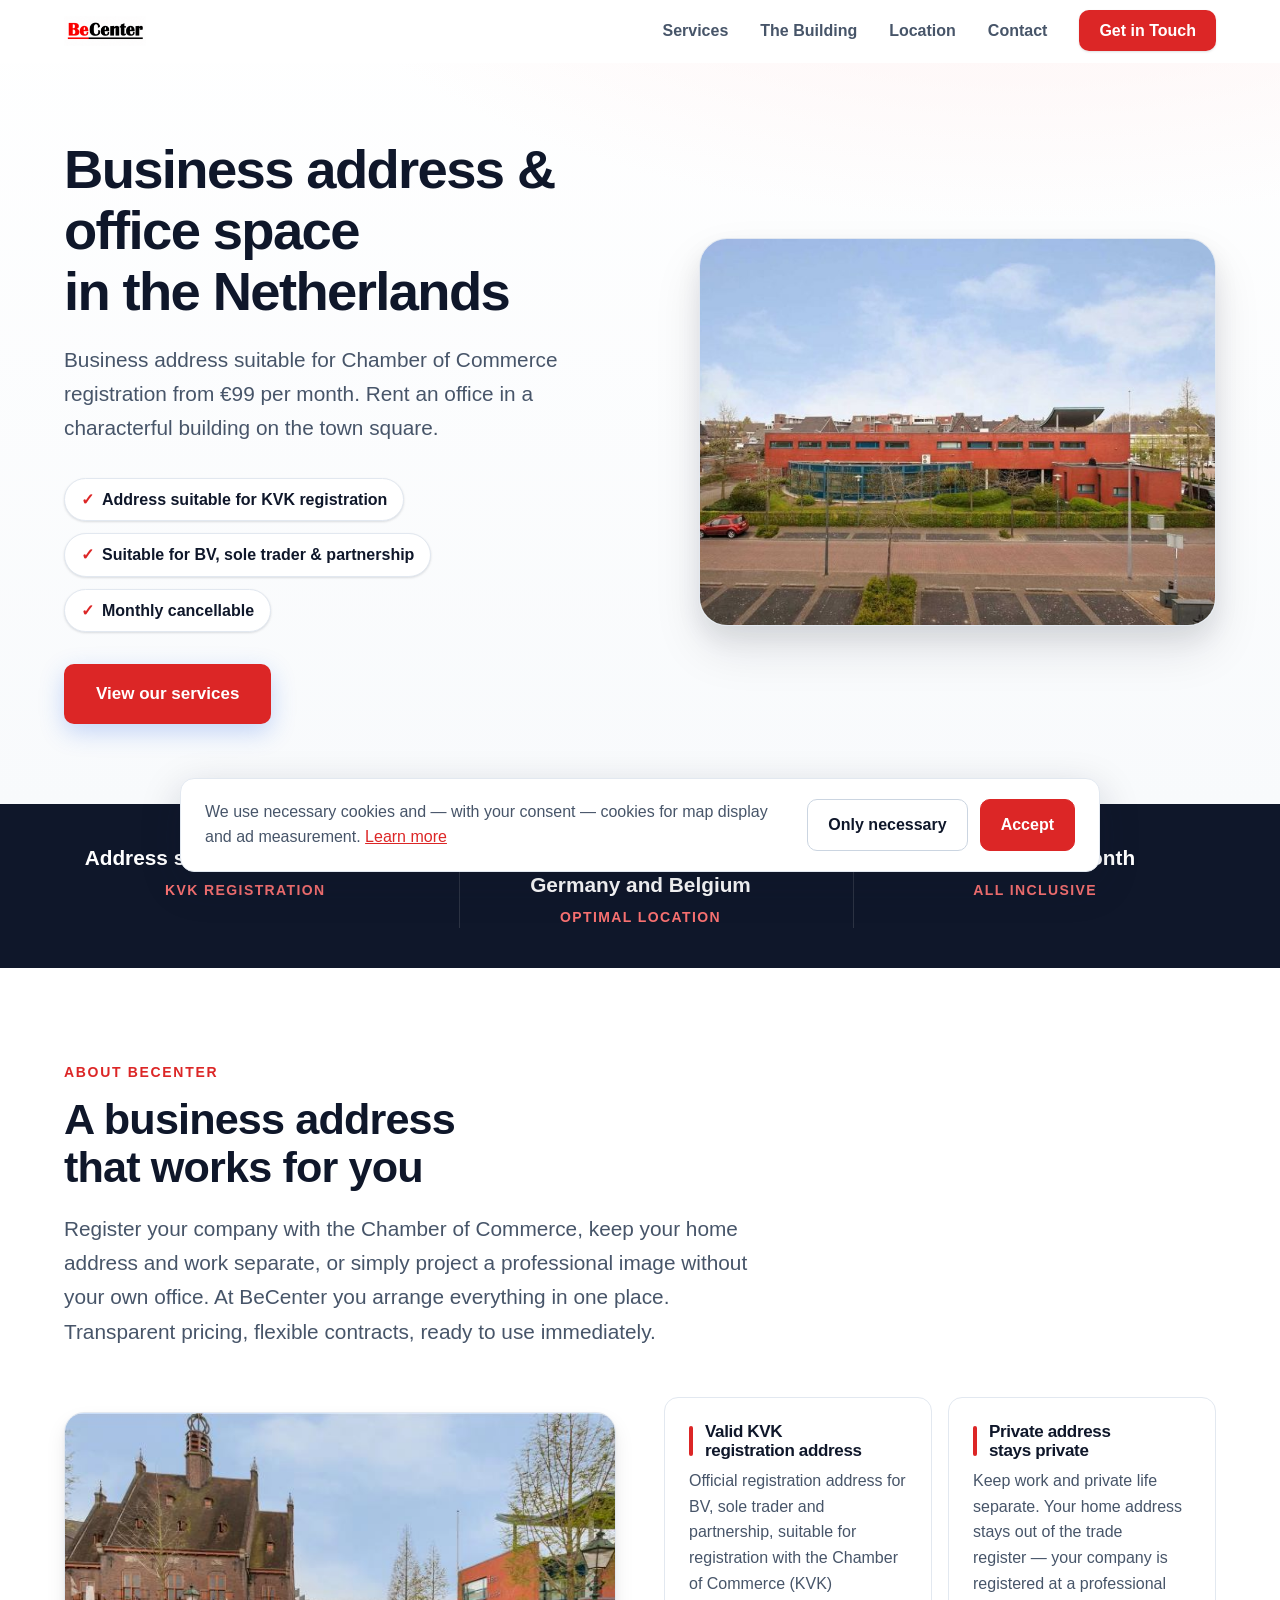
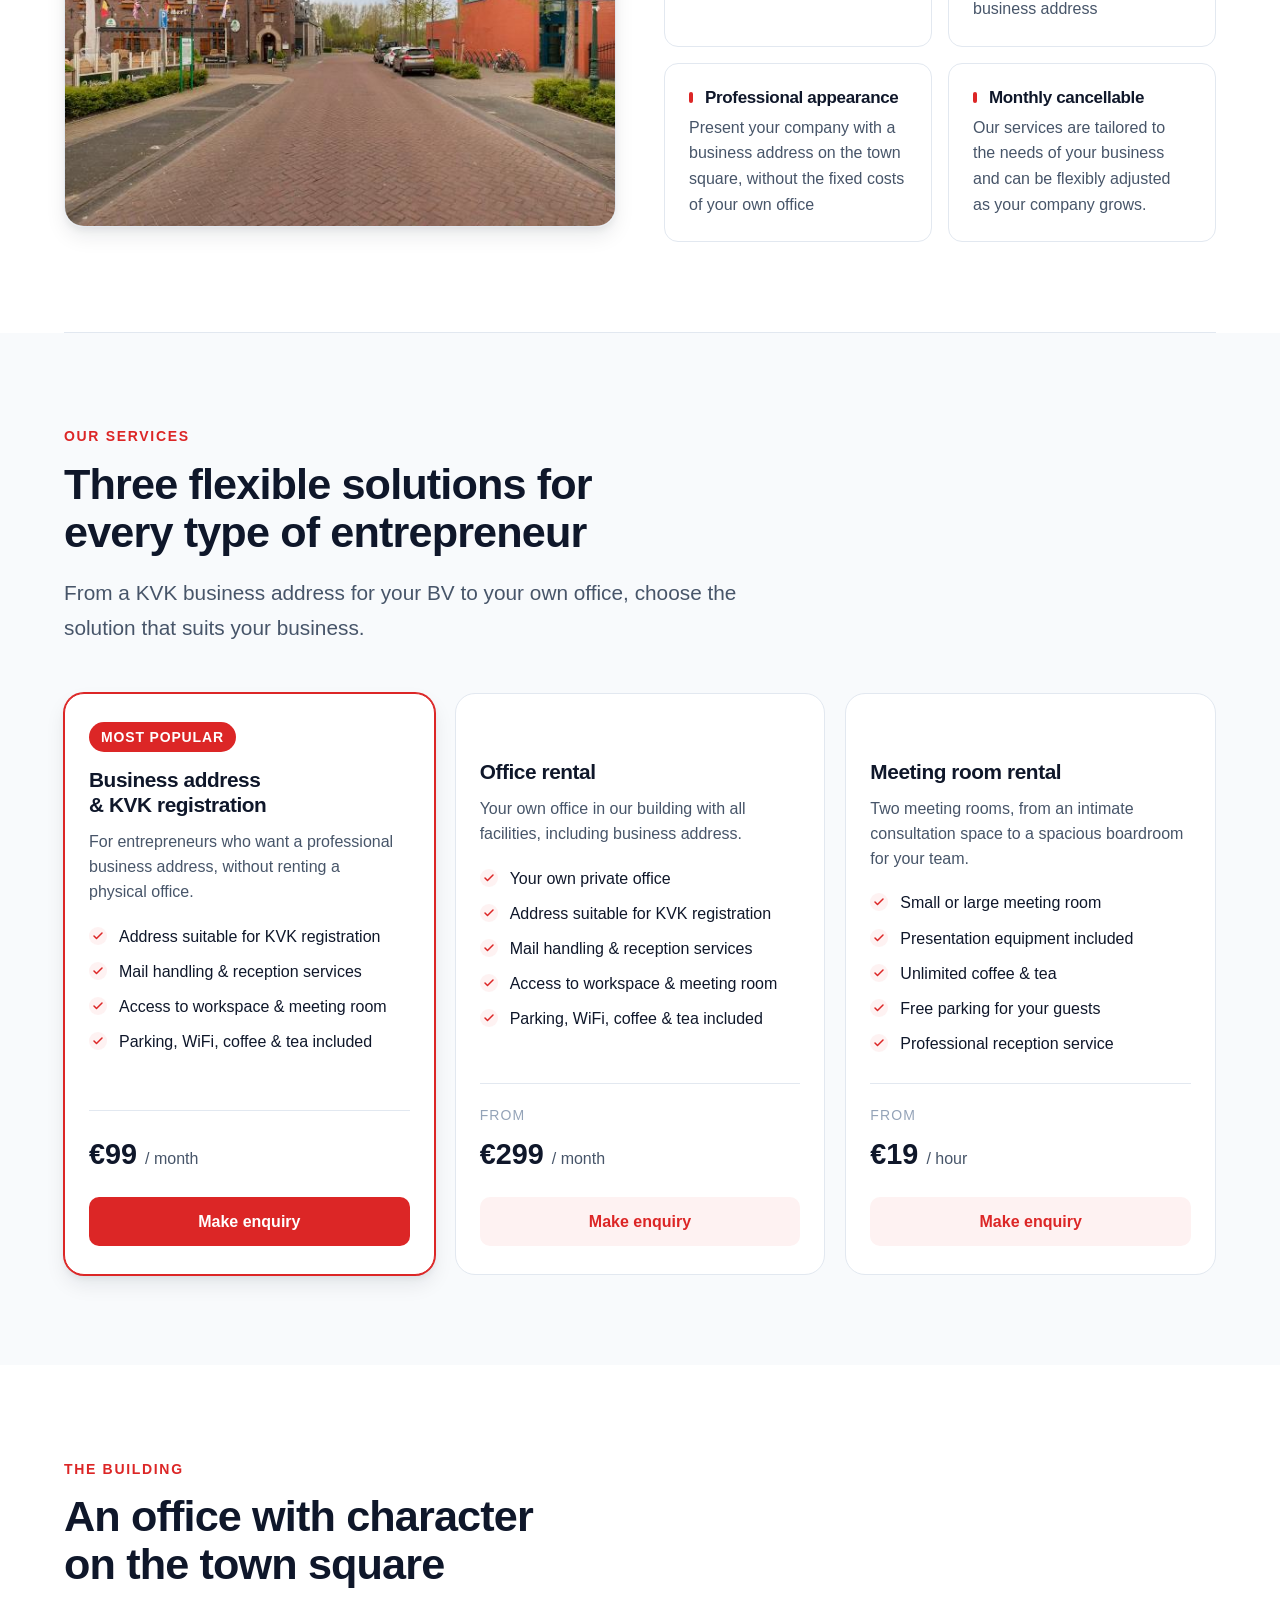
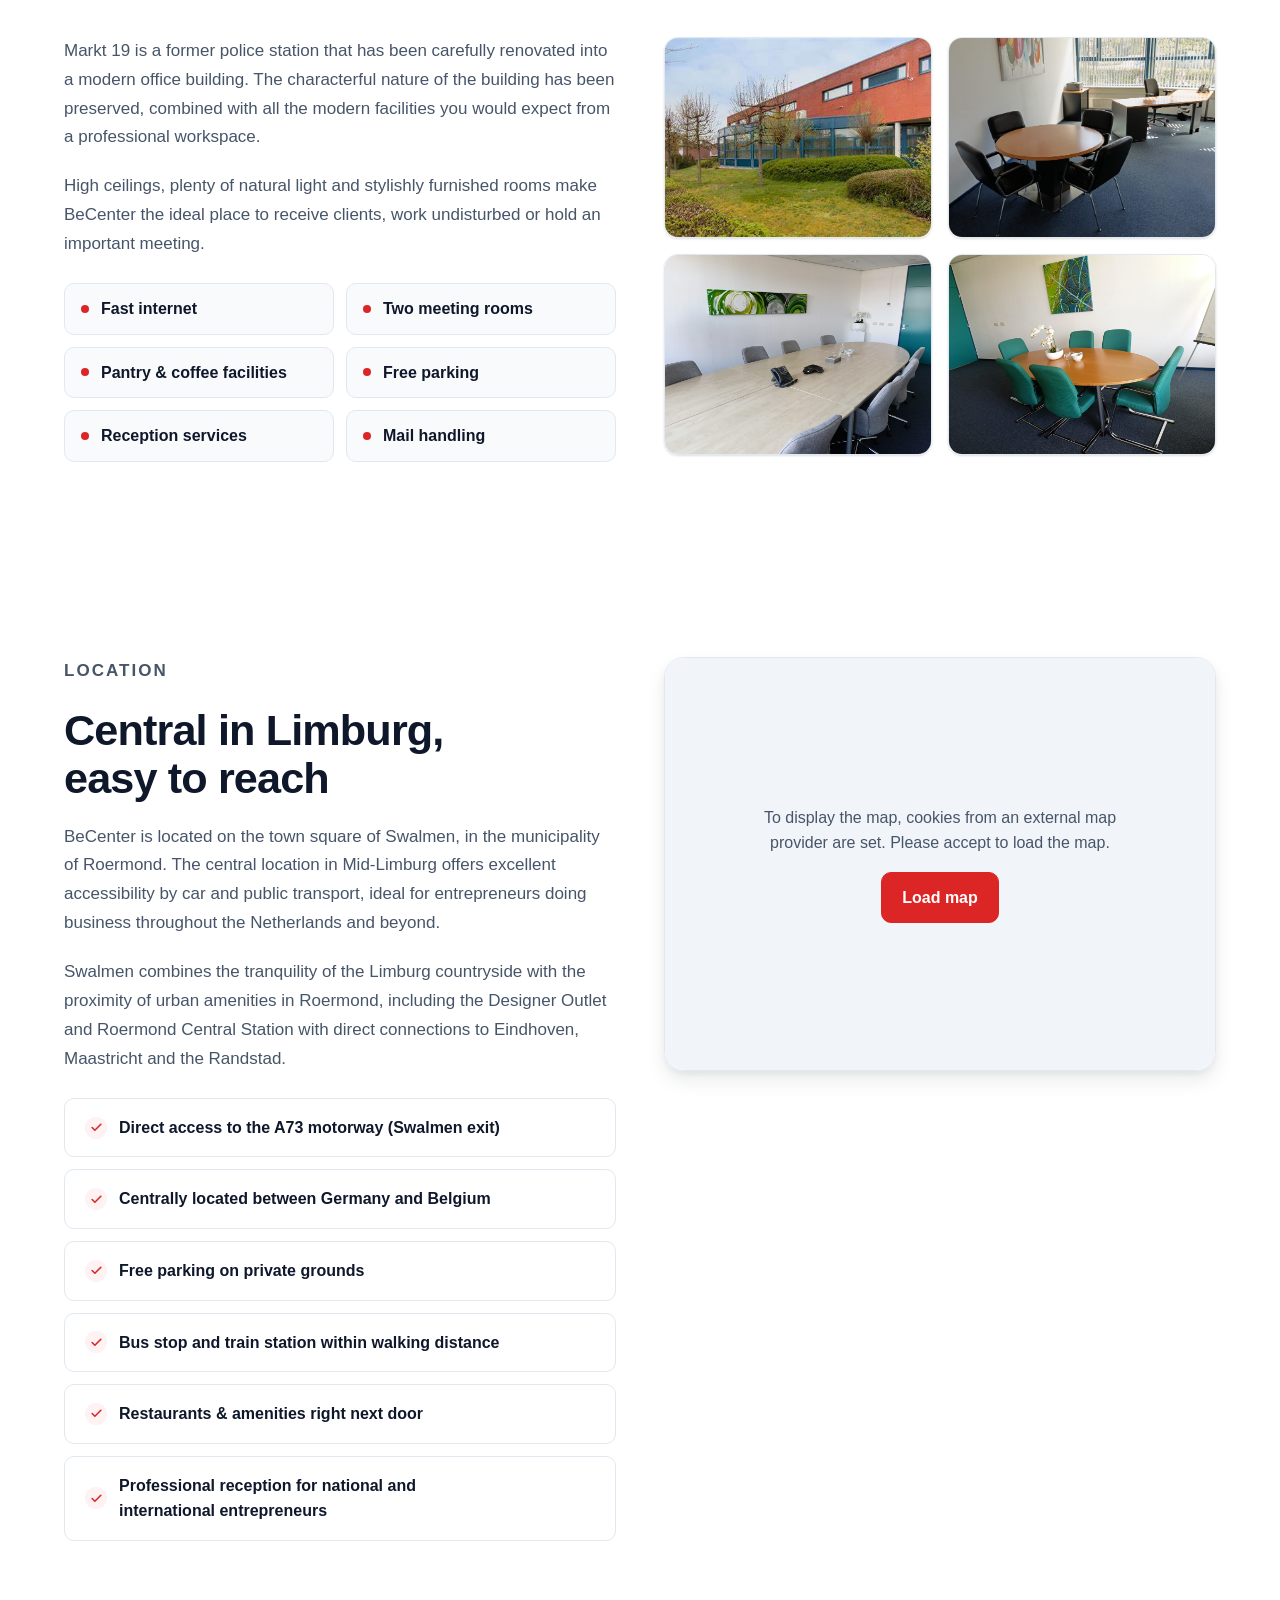
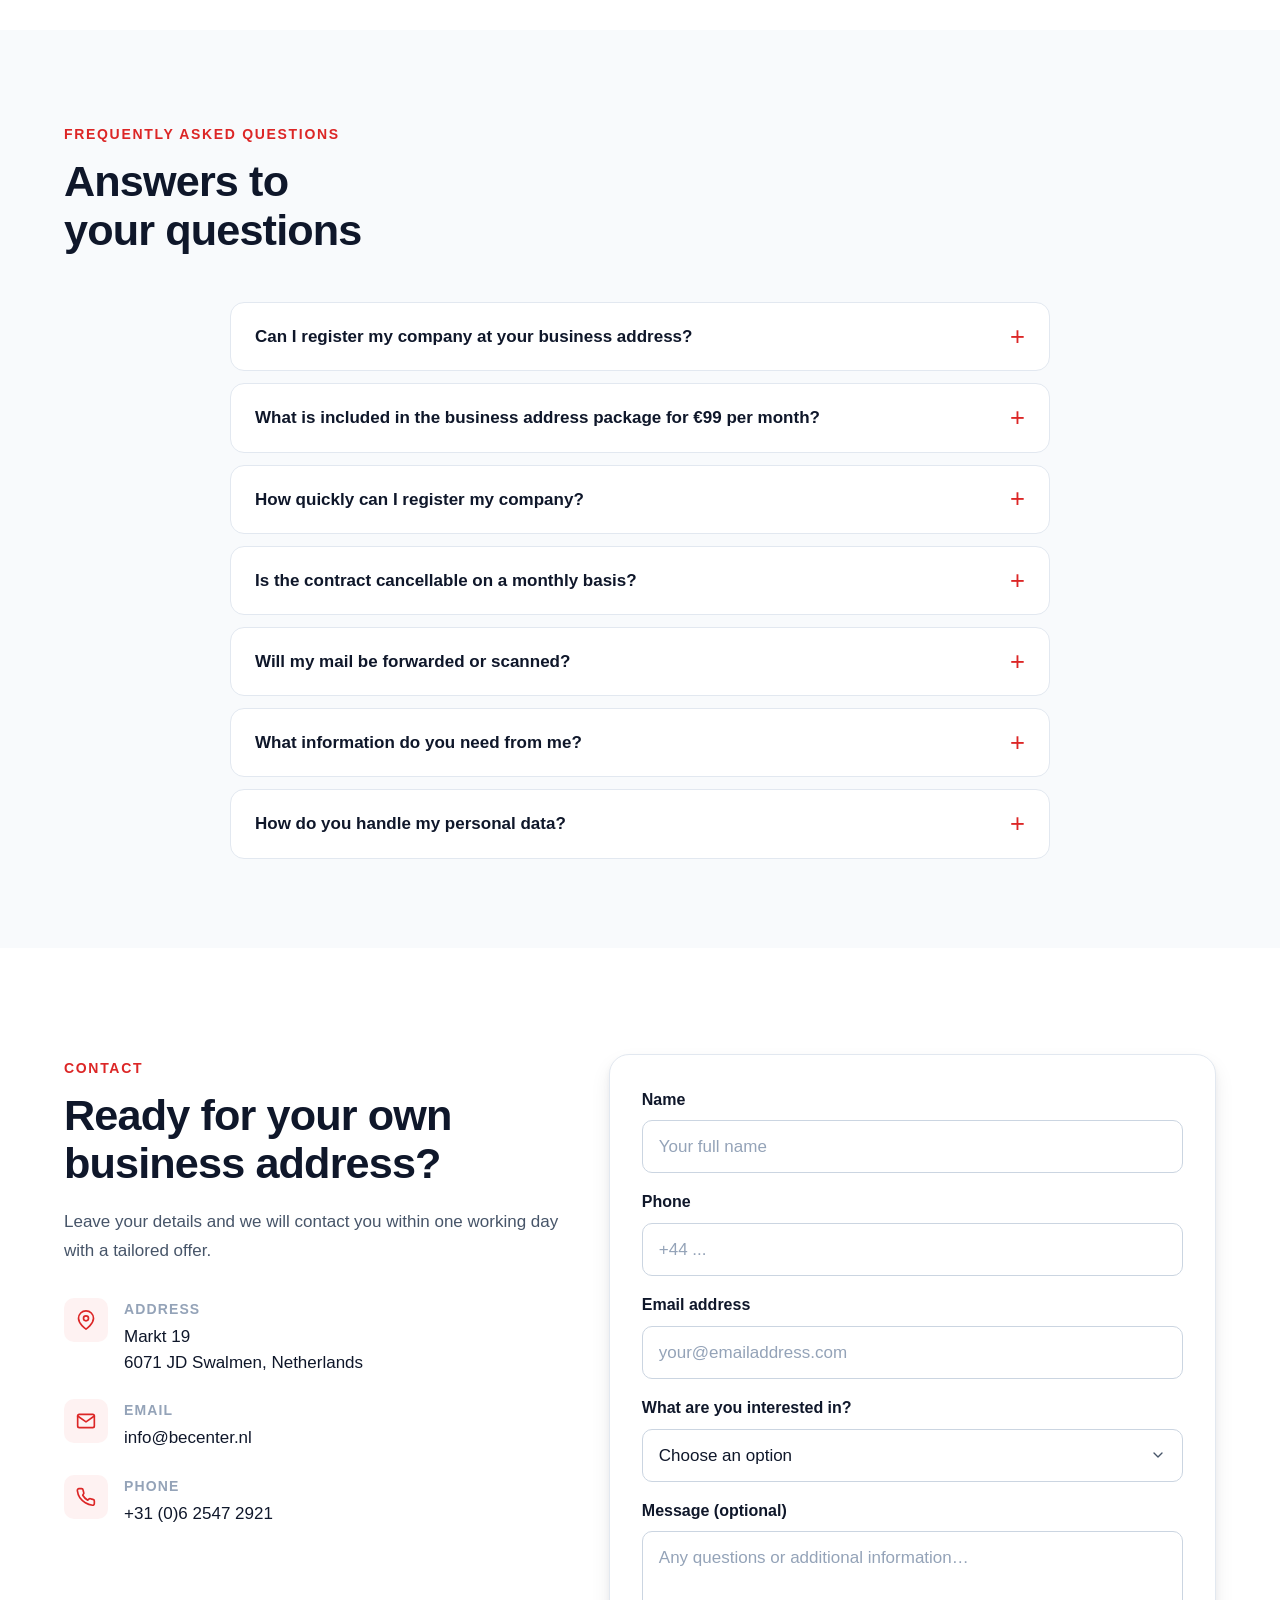
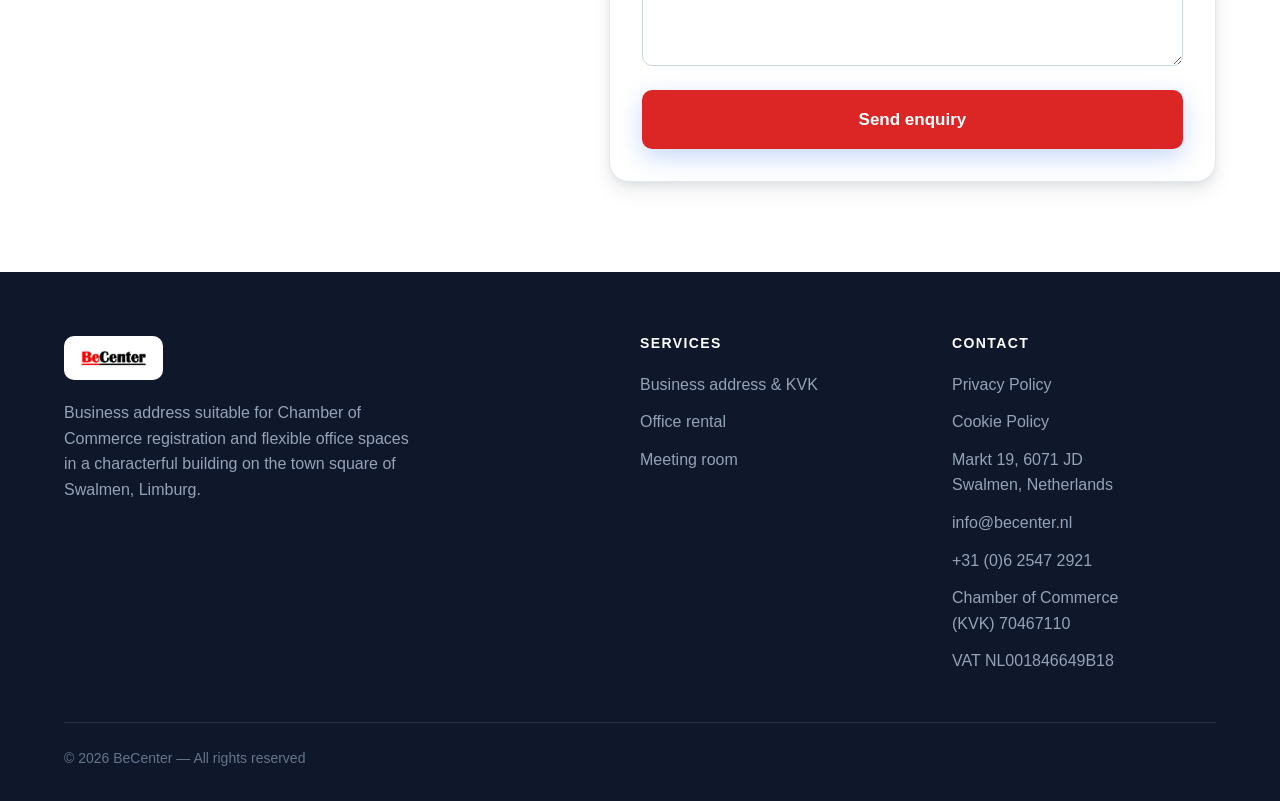
==== commit ba5fe181: "Add files via upload" ====
--- a/index.html
+++ b/index.html
@@ -1,11 +1,11 @@
 <!DOCTYPE html>
-<html lang="de">
+<html lang="en">
 <head>
   <meta charset="UTF-8">
   <meta name="viewport" content="width=device-width, initial-scale=1.0">
-  <title>Geschäftsadresse Niederlande ab 99 € – Niederländische BV gründen | BeCenter</title>
-  <meta name="description" content="Geschäftsadresse in den Niederlanden für deutsche Unternehmer – ab 99 € pro Monat. Ideal für Ihre niederländische BV, auch für GmbH & UG. Geeignet für die Eintragung bei der niederländischen Handelskammer (KVK), direkt an der deutschen Grenze.">
-  <meta name="keywords" content="niederländische BV gründen, Geschäftsadresse Niederlande, BV gründen Niederlande, Büroadresse Niederlande, Firmenadresse Niederlande, Geschäftsadresse für Deutsche, Holding Niederlande, KVK Eintragung, virtuelles Büro Niederlande">
+  <title>BeCenter — Business Address & Office Space in the Netherlands</title>
+  <meta name="description" content="Business address for Chamber of Commerce registration from €99 per month. Office rental in Swalmen (Roermond). Suitable for BV, sole trader and partnerships.">
+  <meta name="keywords" content="office address Netherlands, business address registration, office rental Roermond, meeting room Limburg, company address KVK, virtual office Netherlands, registered address Netherlands">
   <link rel="icon" href="data:image/svg+xml,%3Csvg xmlns='http://www.w3.org/2000/svg' viewBox='0 0 32 32'%3E%3Crect width='32' height='32' fill='%23ffffff' rx='4'/%3E%3Ctext x='50%25' y='52%25' dominant-baseline='central' text-anchor='middle' font-family='Helvetica%2C Arial%2C sans-serif' font-weight='bold' font-size='17' fill='%23DC2626'%3EBe%3C/text%3E%3C/svg%3E">
   <link rel="stylesheet" href="./base.css?v=3">
   <link rel="stylesheet" href="./style.css?v=3">
@@ -13,20 +13,20 @@
 <body id="top">
 
   <!-- ─── Navigation ─── -->
-  <nav id="nav" class="nav" aria-label="Hauptnavigation">
+  <nav id="nav" class="nav" aria-label="Main navigation">
     <div class="nav__inner">
-      <a href="#hero" class="nav__logo" aria-label="BeCenter Startseite">
+      <a href="#hero" class="nav__logo" aria-label="BeCenter homepage">
         <img src="./Becenter.png" alt="BeCenter" class="nav__logo-img">
       </a>
-      <button id="hamburger" class="nav__hamburger" aria-label="Menü öffnen" aria-expanded="false" aria-controls="nav-links">
+      <button id="hamburger" class="nav__hamburger" aria-label="Open menu" aria-expanded="false" aria-controls="nav-links">
         <span></span><span></span><span></span>
       </button>
       <ul id="nav-links" class="nav__links" role="list">
-        <li><a href="#diensten" class="nav__link">Leistungen</a></li>
-        <li><a href="#pand" class="nav__link">Das Gebäude</a></li>
-        <li><a href="#locatie" class="nav__link">Lage</a></li>
-        <li><a href="#contact" class="nav__link">Kontakt</a></li>
-        <li><a href="#contact" class="nav__cta">Anfrage stellen</a></li>
+        <li><a href="#diensten" class="nav__link">Services</a></li>
+        <li><a href="#pand" class="nav__link">The Building</a></li>
+        <li><a href="#locatie" class="nav__link">Location</a></li>
+        <li><a href="#contact" class="nav__link">Contact</a></li>
+        <li><a href="#contact" class="nav__cta">Get in Touch</a></li>
       </ul>
     </div>
   </nav>
@@ -35,39 +35,39 @@
   <section id="hero" class="hero">
     <div class="hero__inner">
       <div class="hero__content reveal">
-        <h1 class="hero__title">Ihre Geschäftsadresse in den Niederlanden – ideal für Ihre&nbsp;BV</h1>
-        <p class="hero__subtitle">Gründen Sie Ihre niederländische BV an einer echten Geschäftsadresse – ab 99 € pro Monat. Auch Ihre deutsche GmbH oder UG können Sie hier registrieren. Geeignet für die Eintragung bei der niederländischen Handelskammer (KVK), nur wenige Minuten von der deutschen Grenze.</p>
-        <div class="hero__trust" aria-label="Merkmale">
-          <span class="hero__trust-item">Ideal für Ihre niederländische BV</span>
-          <span class="hero__trust-item">Auch für GmbH &amp; UG</span>
-          <span class="hero__trust-item">Monatlich kündbar</span>
+        <h1 class="hero__title">Business address&nbsp;&amp; office space in&nbsp;the Netherlands</h1>
+        <p class="hero__subtitle">Business address suitable for Chamber of Commerce registration from €99 per month. Rent an office in a characterful building on the town square.</p>
+        <div class="hero__trust" aria-label="Key features">
+          <span class="hero__trust-item">Address suitable for KVK registration</span>
+          <span class="hero__trust-item">Suitable for BV, sole trader &amp; partnership</span>
+          <span class="hero__trust-item">Monthly cancellable</span>
         </div>
         <div class="hero__actions">
-          <a href="#diensten" class="hero__cta">Unsere Leistungen ansehen</a>
+          <a href="#diensten" class="hero__cta">View our services</a>
         </div>
       </div>
       <div class="hero__image-col reveal">
         <div class="hero__image-wrapper">
-          <img src="./geschaeftsadresse-niederlande-swalmen.jpg" alt="Geschäftsadresse Niederlande – BeCenter Bürogebäude in Swalmen bei Roermond" width="760" height="560" loading="eager">
+          <img src="./office-address-netherlands-swalmen.jpg" alt="Office address Netherlands – BeCenter office building in Swalmen near Roermond" width="760" height="560" loading="eager">
         </div>
       </div>
     </div>
   </section>
 
   <!-- ─── Stats Bar ─── -->
-  <div class="stats" aria-label="Kennzahlen">
+  <div class="stats" aria-label="Key figures">
     <div class="stats__inner">
       <div>
-        <p class="stat__value">Adresse für Handelsregistereintragung</p>
-        <p class="stat__label">KVK-Registrierung</p>
+        <p class="stat__value">Address suitable for registration</p>
+        <p class="stat__label">KVK Registration</p>
       </div>
       <div>
-        <p class="stat__value">Nur Minuten von der deutschen Grenze</p>
-        <p class="stat__label">Optimale Lage</p>
+        <p class="stat__value">Centrally located between Germany and Belgium</p>
+        <p class="stat__label">Optimal location</p>
       </div>
       <div>
-        <p class="stat__value">Ab €99 pro Monat</p>
-        <p class="stat__label">Alles inklusive</p>
+        <p class="stat__value">From €99 per month</p>
+        <p class="stat__label">All inclusive</p>
       </div>
     </div>
   </div>
@@ -75,30 +75,30 @@
   <!-- ─── About ─── -->
   <section id="about" class="about section">
     <div class="container">
-      <p class="section__label">Über BeCenter</p>
-      <h2 class="section__title">Eine Geschäftsadresse, die für Sie arbeitet</h2>
-      <p class="section__text">Gründen Sie Ihre niederländische BV, registrieren Sie Ihre GmbH oder UG, oder trennen Sie einfach Privatadresse und Geschäft. Bei BeCenter erhalten deutsche Unternehmer eine vollwertige Büroadresse in den Niederlanden – an einem Ort, mit transparenten Preisen, flexiblen Verträgen und sofort einsetzbar.</p>
+      <p class="section__label">About BeCenter</p>
+      <h2 class="section__title">A business address that works for you</h2>
+      <p class="section__text">Register your company with the Chamber of Commerce, keep your home address and work separate, or simply project a professional image without your own office. At BeCenter you arrange everything in one place. Transparent pricing, flexible contracts, ready to use immediately.</p>
       <div class="about__grid reveal">
         <div class="about__image-wrapper">
-          <img src="./buero-marktplatz-swalmen.jpg" alt="Büro mieten am Marktplatz in Swalmen, zentral in den Niederlanden" width="600" height="480" loading="lazy">
+          <img src="./office-town-square-swalmen.jpg" alt="Rent an office on the town square in Swalmen, central in the Netherlands" width="600" height="480" loading="lazy">
           <div class="about__image-accent"></div>
         </div>
         <div class="about__cards">
           <div class="about__card">
-            <h3 class="about__card-title">Adresse für Ihre niederländische BV</h3>
-            <p class="about__card-desc">Offizielle Büroadresse für die Gründung Ihrer niederländischen BV – auch geeignet für GmbH und UG. Bereit für die Eintragung bei der Kamer van Koophandel (KVK)</p>
+            <h3 class="about__card-title">Valid KVK registration address</h3>
+            <p class="about__card-desc">Official registration address for BV, sole trader and partnership, suitable for registration with the Chamber of Commerce (KVK)</p>
           </div>
           <div class="about__card">
-            <h3 class="about__card-title">Privatadresse bleibt privat</h3>
-            <p class="about__card-desc">Halten Sie Beruf und Privatleben getrennt. Ihre Privatadresse bleibt aus dem Handelsregister, Ihr Unternehmen ist unter einer professionellen Geschäftsadresse eingetragen</p>
+            <h3 class="about__card-title">Private address stays private</h3>
+            <p class="about__card-desc">Keep work and private life separate. Your home address stays out of the trade register — your company is registered at a professional business address</p>
           </div>
           <div class="about__card">
-            <h3 class="about__card-title">Professionelles Auftreten</h3>
-            <p class="about__card-desc">Präsentieren Sie Ihr Unternehmen mit einer Geschäftsadresse am Marktplatz, ohne die Fixkosten eines eigenen Büros</p>
+            <h3 class="about__card-title">Professional appearance</h3>
+            <p class="about__card-desc">Present your company with a business address on the town square, without the fixed costs of your own office</p>
           </div>
           <div class="about__card">
-            <h3 class="about__card-title">Monatlich kündbar</h3>
-            <p class="about__card-desc">Unsere Dienstleistungen werden auf die Bedürfnisse Ihres Unternehmens abgestimmt und können flexibel angepasst werden, wenn Ihr Unternehmen wächst.</p>
+            <h3 class="about__card-title">Monthly cancellable</h3>
+            <p class="about__card-desc">Our services are tailored to the needs of your business and can be flexibly adjusted as your company grows.</p>
           </div>
         </div>
       </div>
@@ -112,60 +112,60 @@
   <section id="diensten" class="services section">
     <div class="container">
       <div class="section__header reveal">
-        <p class="section__label">Unsere Leistungen</p>
-        <h2 class="section__title">Drei flexible Lösungen für jeden Unternehmertyp</h2>
-        <p class="section__sub">Von einer Geschäftsadresse für Ihre niederländische BV bis zum eigenen Büro, wählen Sie die Lösung, die zu Ihrem Unternehmen passt.</p>
+        <p class="section__label">Our Services</p>
+        <h2 class="section__title">Three flexible solutions for every type of entrepreneur</h2>
+        <p class="section__sub">From a KVK business address for your BV to your own office, choose the solution that suits your business.</p>
       </div>
       <div class="services__grid services__grid--four">
 
         <article class="service-card service-card--featured reveal">
-          <p class="service-card__badge">Meistgewählt</p>
-          <h3 class="service-card__title">Geschäftsadresse &amp; KVK-Eintragung</h3>
-          <p class="service-card__desc">Für deutsche Unternehmer, die eine niederländische BV gründen oder ihre GmbH/UG registrieren möchten – ohne eigenes Büro.</p>
+          <p class="service-card__badge">Most popular</p>
+          <h3 class="service-card__title">Business address &amp; KVK registration</h3>
+          <p class="service-card__desc">For entrepreneurs who want a professional business address, without renting a physical office.</p>
           <ul class="service-card__features" role="list">
-            <li class="service-card__feature">Adresse geeignet für KVK-Registrierung</li>
-            <li class="service-card__feature">Postbearbeitung &amp; Empfangsdienste</li>
-            <li class="service-card__feature">Zugang zu Arbeitsplatz &amp; Besprechungsraum</li>
-            <li class="service-card__feature">Parken, WLAN, Kaffee &amp; Tee inklusive</li>
+            <li class="service-card__feature">Address suitable for KVK registration</li>
+            <li class="service-card__feature">Mail handling &amp; reception services</li>
+            <li class="service-card__feature">Access to workspace &amp; meeting room</li>
+            <li class="service-card__feature">Parking, WiFi, coffee &amp; tea included</li>
           </ul>
           <div class="service-card__price">
-            <p class="service-card__price-value">€99 <span class="service-card__price-period">/ Monat</span></p>
-          </div>
-          <a href="#contact" class="service-card__cta">Anfrage stellen</a>
+            <p class="service-card__price-value">€99 <span class="service-card__price-period">/ month</span></p>
+          </div>
+          <a href="#contact" class="service-card__cta">Make enquiry</a>
         </article>
 
         <article class="service-card reveal">
-          <h3 class="service-card__title">Büro mieten</h3>
-          <p class="service-card__desc">Ein eigenes Büro in unserem Gebäude mit allen Einrichtungen, inklusive Geschäftsadresse.</p>
+          <h3 class="service-card__title">Office rental</h3>
+          <p class="service-card__desc">Your own office in our building with all facilities, including business address.</p>
           <ul class="service-card__features" role="list">
-            <li class="service-card__feature">Eigenes festes Büro</li>
-            <li class="service-card__feature">Adresse geeignet für KVK-Registrierung</li>
-            <li class="service-card__feature">Postbearbeitung &amp; Empfangsdienste</li>
-            <li class="service-card__feature">Zugang zu Arbeitsplatz &amp; Besprechungsraum</li>
-            <li class="service-card__feature">Parken, WLAN, Kaffee &amp; Tee inklusive</li>
+            <li class="service-card__feature">Your own private office</li>
+            <li class="service-card__feature">Address suitable for KVK registration</li>
+            <li class="service-card__feature">Mail handling &amp; reception services</li>
+            <li class="service-card__feature">Access to workspace &amp; meeting room</li>
+            <li class="service-card__feature">Parking, WiFi, coffee &amp; tea included</li>
           </ul>
           <div class="service-card__price">
-            <p class="service-card__price-label">Ab</p>
-            <p class="service-card__price-value">€299 <span class="service-card__price-period">/ Monat</span></p>
-          </div>
-          <a href="#contact" class="service-card__cta">Anfrage stellen</a>
+            <p class="service-card__price-label">From</p>
+            <p class="service-card__price-value">€299 <span class="service-card__price-period">/ month</span></p>
+          </div>
+          <a href="#contact" class="service-card__cta">Make enquiry</a>
         </article>
 
         <article class="service-card reveal">
-          <h3 class="service-card__title">Besprechungsraum mieten</h3>
-          <p class="service-card__desc">Zwei Besprechungsräume, von einem intimen Beratungsraum bis zu einem geräumigen Boardroom für Ihr Team.</p>
+          <h3 class="service-card__title">Meeting room rental</h3>
+          <p class="service-card__desc">Two meeting rooms, from an intimate consultation space to a spacious boardroom for your team.</p>
           <ul class="service-card__features" role="list">
-            <li class="service-card__feature">Kleiner oder großer Besprechungsraum</li>
-            <li class="service-card__feature">Inklusive Präsentationsmittel</li>
-            <li class="service-card__feature">Unbegrenzt Kaffee &amp; Tee</li>
-            <li class="service-card__feature">Kostenloses Parken für Ihre Gäste</li>
-            <li class="service-card__feature">Professioneller Empfang an der Rezeption</li>
+            <li class="service-card__feature">Small or large meeting room</li>
+            <li class="service-card__feature">Presentation equipment included</li>
+            <li class="service-card__feature">Unlimited coffee &amp; tea</li>
+            <li class="service-card__feature">Free parking for your guests</li>
+            <li class="service-card__feature">Professional reception service</li>
           </ul>
           <div class="service-card__price">
-            <p class="service-card__price-label">Ab</p>
-            <p class="service-card__price-value">€19 <span class="service-card__price-period">/ Stunde</span></p>
-          </div>
-          <a href="#contact" class="service-card__cta">Anfrage stellen</a>
+            <p class="service-card__price-label">From</p>
+            <p class="service-card__price-value">€19 <span class="service-card__price-period">/ hour</span></p>
+          </div>
+          <a href="#contact" class="service-card__cta">Make enquiry</a>
         </article>
 
         
@@ -176,50 +176,50 @@
     </div>
   </section>
 
-  <!-- ─── Het Pand ─── -->
+  <!-- ─── The Building ─── -->
   <section id="pand" class="pand section">
     <div class="container">
-      <p class="section__label">Das Gebäude</p>
-      <h2 class="section__title">Ein Büro mit Charakter am Marktplatz</h2>
+      <p class="section__label">The Building</p>
+      <h2 class="section__title">An office with character on the town square</h2>
       <div class="pand__content reveal">
         <div class="pand__text">
-          <p>Markt 19 ist ein ehemaliges Polizeigebäude, das sorgfältig zu einem modernen Bürogebäude renoviert wurde. Der charakteristische Charakter des Gebäudes blieb erhalten, kombiniert mit allen modernen Einrichtungen, die Sie von einem professionellen Arbeitsplatz erwarten dürfen.</p>
-          <p>Hohe Decken, viel natürliches Licht und stilvoll eingerichtete Räume machen BeCenter zum idealen Ort, um Kunden zu empfangen, ungestört zu arbeiten oder ein wichtiges Meeting abzuhalten.</p>
+          <p>Markt 19 is a former police station that has been carefully renovated into a modern office building. The characterful nature of the building has been preserved, combined with all the modern facilities you would expect from a professional workspace.</p>
+          <p>High ceilings, plenty of natural light and stylishly furnished rooms make BeCenter the ideal place to receive clients, work undisturbed or hold an important meeting.</p>
           <div class="pand__facilities">
-            <div class="pand__facility">Schnelles Internet</div>
-            <div class="pand__facility">Zwei Besprechungsräume</div>
-            <div class="pand__facility">Pantry &amp; Kaffeeversorgung</div>
-            <div class="pand__facility">Kostenlose Parkplätze</div>
-            <div class="pand__facility">Empfangsdienste</div>
-            <div class="pand__facility">Postbearbeitung</div>
+            <div class="pand__facility">Fast internet</div>
+            <div class="pand__facility">Two meeting rooms</div>
+            <div class="pand__facility">Pantry &amp; coffee facilities</div>
+            <div class="pand__facility">Free parking</div>
+            <div class="pand__facility">Reception services</div>
+            <div class="pand__facility">Mail handling</div>
           </div>
         </div>
         <div class="pand__gallery">
-          <div class="pand__gallery-item"><img src="./buerogebaeude-swalmen-aussenansicht.jpg" alt="Außenansicht des Bürogebäudes von BeCenter in Swalmen" loading="lazy" width="600" height="400"></div>
-          <div class="pand__gallery-item"><img src="./bueroraum-mieten-swalmen.jpg"           alt="Büroraum mieten bei BeCenter in den Niederlanden" loading="lazy" width="600" height="400"></div>
-          <div class="pand__gallery-item"><img src="./besprechungsraum-boardroom-niederlande.jpg" alt="Großer Besprechungsraum (Boardroom) bei BeCenter Swalmen" loading="lazy" width="600" height="400"></div>
-          <div class="pand__gallery-item"><img src="./besprechungsraum-mieten-roermond.jpg"   alt="Besprechungsraum mieten in Roermond bei BeCenter" loading="lazy" width="600" height="400"></div>
-        </div>
-      </div>
-    </div>
-  </section>
-
-  <!-- ─── Locatie ─── -->
+          <div class="pand__gallery-item"><img src="./office-building-swalmen-exterior.jpg"   alt="Exterior of the BeCenter office building in Swalmen"  loading="lazy" width="600" height="400"></div>
+          <div class="pand__gallery-item"><img src="./office-space-rental-swalmen.jpg"      alt="Office space at BeCenter in the Netherlands"      loading="lazy" width="600" height="400"></div>
+          <div class="pand__gallery-item"><img src="./boardroom-meeting-room-netherlands.jpg"    alt="Large boardroom at BeCenter Swalmen"         loading="lazy" width="600" height="400"></div>
+          <div class="pand__gallery-item"><img src="./meeting-room-roermond.jpg"     alt="Meeting room at BeCenter near Roermond"      loading="lazy" width="600" height="400"></div>
+        </div>
+      </div>
+    </div>
+  </section>
+
+  <!-- ─── Location ─── -->
   <section id="locatie" class="locatie section">
     <div class="container">
       <div class="location__content reveal">
         <div class="location__text">
-          <p class="section__label">Lage</p>
-          <h2 class="section__title">Direkt an der deutschen Grenze, zentral erreichbar</h2>
-          <p>BeCenter liegt in Swalmen, nur wenige Autominuten von der deutschen Grenze entfernt – ideal für deutsche Unternehmer, die geschäftlich in den Niederlanden und in Deutschland aktiv sind. Über die A73 sind Sie schnell aus ganz Nordrhein-Westfalen erreichbar.</p>
-          <p>Swalmen verbindet die Ruhe des limburgischen Landes mit der Nähe zu städtischen Einrichtungen in Roermond, einschließlich des Designer Outlets und des Bahnhofs Roermond mit direkten Verbindungen nach Mönchengladbach, Düsseldorf und Köln.</p>
+          <p class="section__label">Location</p>
+          <h2 class="section__title">Central in Limburg, easy to reach</h2>
+          <p>BeCenter is located on the town square of Swalmen, in the municipality of Roermond. The central location in Mid-Limburg offers excellent accessibility by car and public transport, ideal for entrepreneurs doing business throughout the Netherlands and beyond.</p>
+          <p>Swalmen combines the tranquility of the Limburg countryside with the proximity of urban amenities in Roermond, including the Designer Outlet and Roermond Central Station with direct connections to Eindhoven, Maastricht and the Randstad.</p>
           <ul class="location__highlights" role="list">
-            <li class="location__highlight">Nur Minuten von der deutschen Grenze</li>
-            <li class="location__highlight">Direkt an der A73 (Ausfahrt Swalmen)</li>
-            <li class="location__highlight">Schnell erreichbar aus ganz Nordrhein-Westfalen</li>
-            <li class="location__highlight">Kostenlos parken auf eigenem Gelände</li>
-            <li class="location__highlight">Bushaltestelle und Bahnhof in Gehweite</li>
-            <li class="location__highlight">Professioneller Empfang für deutsche und internationale Unternehmer</li>
+            <li class="location__highlight">Direct access to the A73 motorway (Swalmen exit)</li>
+            <li class="location__highlight">Centrally located between Germany and Belgium</li>
+            <li class="location__highlight">Free parking on private grounds</li>
+            <li class="location__highlight">Bus stop and train station within walking distance</li>
+            <li class="location__highlight">Restaurants &amp; amenities right next door</li>
+            <li class="location__highlight">Professional reception for national and international entrepreneurs</li>
           </ul>
         </div>
         <div class="location__map-wrapper">
@@ -227,7 +227,7 @@
             data-cookiesrc="https://www.google.com/maps?q=Markt+19,+6071+JD+Swalmen&output=embed&z=8"
             width="600" height="420" style="border:0;" allowfullscreen="" loading="lazy"
             referrerpolicy="no-referrer-when-downgrade"
-            title="BeCenter Lage, Markt 19 Swalmen">
+            title="BeCenter location, Markt 19 Swalmen">
           </iframe>
         </div>
       </div>
@@ -238,53 +238,48 @@
   <section id="faq" class="faq section">
     <div class="container">
       <div class="section__header reveal">
-        <p class="section__label">Häufig gestellte Fragen</p>
-        <h2 class="section__title">Antworten auf Ihre Fragen</h2>
+        <p class="section__label">Frequently Asked Questions</p>
+        <h2 class="section__title">Answers to your questions</h2>
       </div>
       <dl class="faq__list reveal">
 
         <div class="faq__item">
-          <dt><button class="faq__question" aria-expanded="false">Kann ich als Deutscher eine niederländische BV gründen?</button></dt>
-          <dd class="faq__answer"><p>Ja. Auch als deutscher Staatsbürger oder mit einem deutschen Unternehmen können Sie eine niederländische BV gründen. Unsere Adresse an Markt 19 in Swalmen dient dabei als offizielle Geschäftsadresse für die Eintragung bei der niederländischen Handelskammer (Kamer van Koophandel, KVK).</p></dd>
-        </div>
-
-        <div class="faq__item">
-          <dt><button class="faq__question" aria-expanded="false">Kann ich auch meine GmbH oder UG hier registrieren?</button></dt>
-          <dd class="faq__answer"><p>Ja. Neben der niederländischen BV ist unsere Adresse auch für die Registrierung einer deutschen GmbH, UG oder eines Einzelunternehmens geeignet. Gerne beraten wir Sie persönlich auf Deutsch zu Ihrer Situation.</p></dd>
-        </div>
-
-        <div class="faq__item">
-          <dt><button class="faq__question" aria-expanded="false">Was ist im Geschäftsadress-Paket für €99 pro Monat enthalten?</button></dt>
-          <dd class="faq__answer"><p>Das Paket umfasst: Adresse geeignet für KVK-Registrierung, Postbearbeitung, Empfangsdienste, kostenlose Parkplätze, WLAN, Kaffee und Tee sowie Zugang zu einem Arbeitsplatz und Besprechungsraum. Keine versteckten Kosten.</p></dd>
-        </div>
-
-        <div class="faq__item">
-          <dt><button class="faq__question" aria-expanded="false">Wie schnell kann ich mein Unternehmen eintragen?</button></dt>
-          <dd class="faq__answer"><p>Nach Eingang Ihrer Anfrage und Zahlung senden wir Ihnen innerhalb eines Werktages den Mietvertrag zu. Damit können Sie direkt Ihre KVK-Eintragung vornehmen oder eine Adressänderung durchführen.</p></dd>
+          <dt><button class="faq__question" aria-expanded="false">Can I register my company at your business address?</button></dt>
+          <dd class="faq__answer"><p>Yes. Our address at Markt 19 in Swalmen is suitable for registration with the Chamber of Commerce (KVK). You can register a BV, sole trader or partnership there.</p></dd>
+        </div>
+
+        <div class="faq__item">
+          <dt><button class="faq__question" aria-expanded="false">What is included in the business address package for €99 per month?</button></dt>
+          <dd class="faq__answer"><p>The package includes: address suitable for KVK registration, mail handling, reception services, free parking, WiFi, coffee and tea, and access to a workspace and meeting room on site. No hidden costs.</p></dd>
+        </div>
+
+        <div class="faq__item">
+          <dt><button class="faq__question" aria-expanded="false">How quickly can I register my company?</button></dt>
+          <dd class="faq__answer"><p>After receiving your request and payment, we will send you the rental agreement within one working day. You can then immediately arrange your KVK registration or process an address change.</p></dd>
         </div>
 
         
 
         <div class="faq__item">
-          <dt><button class="faq__question" aria-expanded="false">Ist der Vertrag monatlich kündbar?</button></dt>
-          <dd class="faq__answer"><p>Ja, alle unsere Abonnements (Geschäftsadresse und Büro) sind monatlich kündbar. Keine langen Verträge, keine versteckten Kosten.</p></dd>
-        </div>
-
-        <div class="faq__item">
-          <dt><button class="faq__question" aria-expanded="false">Wird meine Post weitergeleitet oder gescannt?</button></dt>
-          <dd class="faq__answer"><p>Wir empfangen, sortieren und bearbeiten Ihre gesamte Geschäftspost an der Adresse. Nach Absprache leiten wir Ihre Post physisch weiter oder digital per E-Mail.</p></dd>
+          <dt><button class="faq__question" aria-expanded="false">Is the contract cancellable on a monthly basis?</button></dt>
+          <dd class="faq__answer"><p>Yes, all our subscriptions (business address and office) are cancellable on a monthly basis. No long contracts, no hidden costs.</p></dd>
+        </div>
+
+        <div class="faq__item">
+          <dt><button class="faq__question" aria-expanded="false">Will my mail be forwarded or scanned?</button></dt>
+          <dd class="faq__answer"><p>We receive, sort and process all your business mail at the address. By arrangement we can forward your mail physically or digitally by email.</p></dd>
         </div>
 
         
 
         <div class="faq__item">
-          <dt><button class="faq__question" aria-expanded="false">Welche Angaben benötigen Sie von mir?</button></dt>
-          <dd class="faq__answer"><p>Für die KVK-Eintragung und unsere gesetzliche Prüfung (Wwft) benötigen wir: einen gültigen Ausweis (Reisepass oder Personalausweis) der Geschäftsführer und der wirtschaftlich Berechtigten, Ihre Unternehmensdaten (u.&nbsp;a. Handelsregisternummer) und eine kurze Beschreibung Ihrer Tätigkeit. Zusätzlich führen wir einen Sanktions- und PEP-Abgleich durch. So erfüllen wir die gesetzlichen Vorgaben und schützen Sie und uns vor Missbrauch.</p></dd>
-        </div>
-
-        <div class="faq__item">
-          <dt><button class="faq__question" aria-expanded="false">Wie gehen Sie mit meinen personenbezogenen Daten um?</button></dt>
-          <dd class="faq__answer"><p>Wir verarbeiten nur die Daten, die für die Dienstleistung und unsere gesetzlichen Pflichten erforderlich sind &ndash; sicher und nicht l&auml;nger als zul&auml;ssig. Mehr dazu in unserer <a href="./datenschutz.html">Datenschutzerkl&auml;rung</a>.</p></dd>
+          <dt><button class="faq__question" aria-expanded="false">What information do you need from me?</button></dt>
+          <dd class="faq__answer"><p>For the KVK registration and our legal checks (Wwft) we need: a valid identity document (passport or ID card) of the director(s) and the ultimate beneficial owner(s), your company details (e.g. Chamber of Commerce number) and a brief description of your activities. We also run a sanctions and PEP check. This keeps us compliant and protects you and us against misuse.</p></dd>
+        </div>
+
+        <div class="faq__item">
+          <dt><button class="faq__question" aria-expanded="false">How do you handle my personal data?</button></dt>
+          <dd class="faq__answer"><p>We only process the data required for the service and our legal obligations, securely and no longer than permitted. Read more in our <a href="./privacy-policy.html">privacy policy</a>.</p></dd>
         </div>
 
       </dl>
@@ -298,17 +293,17 @@
 
         <div class="contact__info">
           <div>
-            <p class="section__label">Kontakt</p>
-            <h2 class="section__title">Bereit für Ihre eigene Geschäftsadresse?</h2>
-            <p style="color: var(--color-text-muted); line-height: 1.7; margin-top: var(--space-4);">Hinterlassen Sie Ihre Daten und wir melden uns innerhalb eines Werktages mit einem maßgeschneiderten Angebot.</p>
+            <p class="section__label">Contact</p>
+            <h2 class="section__title">Ready for your own business address?</h2>
+            <p style="color: var(--color-text-muted); line-height: 1.7; margin-top: var(--space-4);">Leave your details and we will contact you within one working day with a tailored offer.</p>
           </div>
           <div class="contact__info-item">
             <div class="contact__info-icon">
               <svg width="18" height="18" viewBox="0 0 24 24" fill="none" stroke="currentColor" stroke-width="2" stroke-linecap="round" stroke-linejoin="round" aria-hidden="true"><path d="M21 10c0 7-9 13-9 13s-9-6-9-13a9 9 0 0 1 18 0z"/><circle cx="12" cy="10" r="3"/></svg>
             </div>
             <div>
-              <p class="contact__info-label">Adresse</p>
-              <p class="contact__info-value">Markt 19<br>6071 JD Swalmen, Niederlande</p>
+              <p class="contact__info-label">Address</p>
+              <p class="contact__info-value">Markt 19<br>6071 JD Swalmen, Netherlands</p>
             </div>
           </div>
           <div class="contact__info-item">
@@ -316,7 +311,7 @@
               <svg width="18" height="18" viewBox="0 0 24 24" fill="none" stroke="currentColor" stroke-width="2" stroke-linecap="round" stroke-linejoin="round" aria-hidden="true"><path d="M4 4h16c1.1 0 2 .9 2 2v12c0 1.1-.9 2-2 2H4c-1.1 0-2-.9-2-2V6c0-1.1.9-2 2-2z"/><polyline points="22,6 12,13 2,6"/></svg>
             </div>
             <div>
-              <p class="contact__info-label">E-Mail</p>
+              <p class="contact__info-label">Email</p>
               <p class="contact__info-value"><a href="mailto:info@becenter.nl">info@becenter.nl</a></p>
             </div>
           </div>
@@ -325,7 +320,7 @@
               <svg width="18" height="18" viewBox="0 0 24 24" fill="none" stroke="currentColor" stroke-width="2" stroke-linecap="round" stroke-linejoin="round" aria-hidden="true"><path d="M22 16.92v3a2 2 0 0 1-2.18 2 19.79 19.79 0 0 1-8.63-3.07A19.5 19.5 0 0 1 4.69 13a19.79 19.79 0 0 1-3.07-8.67A2 2 0 0 1 3.56 2h3a2 2 0 0 1 2 1.72c.127.96.361 1.903.7 2.81a2 2 0 0 1-.45 2.11L8.09 9.91a16 16 0 0 0 6 6l1.27-1.27a2 2 0 0 1 2.11-.45c.907.339 1.85.573 2.81.7A2 2 0 0 1 22 16.92z"/></svg>
             </div>
             <div>
-              <p class="contact__info-label">Telefon</p>
+              <p class="contact__info-label">Phone</p>
               <p class="contact__info-value"><a href="tel:+31625472921">+31 (0)6 2547 2921</a></p>
             </div>
           </div>
@@ -334,38 +329,38 @@
         <form id="contact-form" class="contact__form" novalidate>
           <input type="hidden" name="access_key" value="718c6f82-538b-4ca0-a98d-68ac909993b3">
           <input type="hidden" name="cc" value="info@becenter.nl">
-          <input type="hidden" name="subject" value="Neue Anfrage über buroadresseniederlande.com">
-          <input type="hidden" name="from_name" value="BeCenter Website DE">
+          <input type="hidden" name="subject" value="New enquiry via officeaddressnetherlands.com">
+          <input type="hidden" name="from_name" value="BeCenter Website EN">
 
           <div class="form-group">
             <label for="naam">Name</label>
-            <input id="naam" name="name" type="text" placeholder="Ihr vollständiger Name" required>
+            <input id="naam" name="name" type="text" placeholder="Your full name" required>
           </div>
           <div class="form-group">
-            <label for="telefoon">Telefon</label>
-            <input id="telefoon" name="phone" type="tel" placeholder="+49 ...">
+            <label for="telefoon">Phone</label>
+            <input id="telefoon" name="phone" type="tel" placeholder="+44 ...">
           </div>
           <div class="form-group">
-            <label for="email">E-Mail-Adresse</label>
-            <input id="email" name="email" type="email" placeholder="ihre@emailadresse.de" required>
+            <label for="email">Email address</label>
+            <input id="email" name="email" type="email" placeholder="your@emailaddress.com" required>
           </div>
           <div class="form-group">
-            <label for="interesse">Woran sind Sie interessiert?</label>
+            <label for="interesse">What are you interested in?</label>
             <select id="interesse" name="interesse" required>
-              <option value="" disabled selected>Option wählen</option>
-              <option>Geschäftsadresse &amp; KVK-Eintragung (€99 p/M)</option>
-              <option>Büro mieten (€299 p/M)</option>
-               <option>Besprechungsraum (€19 p/Std)</option>
+              <option value="" disabled selected>Choose an option</option>
+              <option>Business address &amp; KVK registration (€99 p/m)</option>
+              <option>Office rental (€299 p/m)</option>
+               <option>Meeting room (€19 p/h)</option>
               
               
-              <option>Sonstiges / Mehrere Optionen</option>
+              <option>Other / Multiple options</option>
             </select>
           </div>
           <div class="form-group">
-            <label for="bericht">Nachricht (optional)</label>
-            <textarea id="bericht" name="message" rows="4" placeholder="Eventuelle Fragen oder Erläuterungen…"></textarea>
-          </div>
-          <button type="submit" class="form__submit">Anfrage absenden</button>
+            <label for="bericht">Message (optional)</label>
+            <textarea id="bericht" name="message" rows="4" placeholder="Any questions or additional information…"></textarea>
+          </div>
+          <button type="submit" class="form__submit">Send enquiry</button>
         </form>
 
       </div>
@@ -378,34 +373,33 @@
       <div class="footer__top">
         <div class="footer__brand">
           <div class="footer__brand-logo"><a href="#top" aria-label="Terug naar boven"><img src="./logo.png" alt="BeCenter" class="footer__logo-img"></a></div>
-          <p class="footer__brand-desc">Geschäftsadresse für die Handelsregistereintragung und flexible Büroräume in einem charakteristischen Gebäude am Marktplatz von Swalmen, Limburg.</p>
+          <p class="footer__brand-desc">Business address suitable for Chamber of Commerce registration and flexible office spaces in a characterful building on the town square of Swalmen, Limburg.</p>
         </div>
         <div>
-          <h3 class="footer__col-title">Leistungen</h3>
+          <h3 class="footer__col-title">Services</h3>
           <ul class="footer__links" role="list">
-            <li><a href="#diensten">Geschäftsadresse &amp; KVK</a></li>
-            <li><a href="#diensten">Büro mieten</a></li>
-             <li><a href="#diensten">Besprechungsraum</a></li>
+            <li><a href="#diensten">Business address &amp; KVK</a></li>
+            <li><a href="#diensten">Office rental</a></li>
+             <li><a href="#diensten">Meeting room</a></li>
             
             
           </ul>
         </div>
         <div>
-          <h3 class="footer__col-title">Kontakt</h3>
+          <h3 class="footer__col-title">Contact</h3>
           <ul class="footer__links" role="list">
-            <li><a href="./impressum.html">Impressum</a></li>
-            <li><a href="./datenschutz.html">Datenschutzerklärung</a></li>
-            <li><a href="./cookie-richtlinie.html">Cookie-Richtlinie</a></li>
-            <li>Markt 19</li>
-            <li>6071 JD Swalmen</li>
-            <li>Niederlande</li>
+            <li><a href="./privacy-policy.html">Privacy Policy</a></li>
+            <li><a href="./cookie-policy.html">Cookie Policy</a></li>
+            <li>Markt 19, 6071 JD Swalmen, Netherlands</li>
             <li><a href="mailto:info@becenter.nl">info@becenter.nl</a></li>
             <li><a href="tel:+31625472921">+31 (0)6 2547 2921</a></li>
+            <li>Chamber of Commerce (KVK) 70467110</li>
+            <li>VAT NL001846649B18</li>
           </ul>
         </div>
       </div>
       <div class="footer__bottom">
-        <p class="footer__copyright">© 2026 BeCenter — Alle Rechte vorbehalten</p>
+        <p class="footer__copyright">© 2026 BeCenter — All rights reserved</p>
       </div>
     </div>
   </footer>
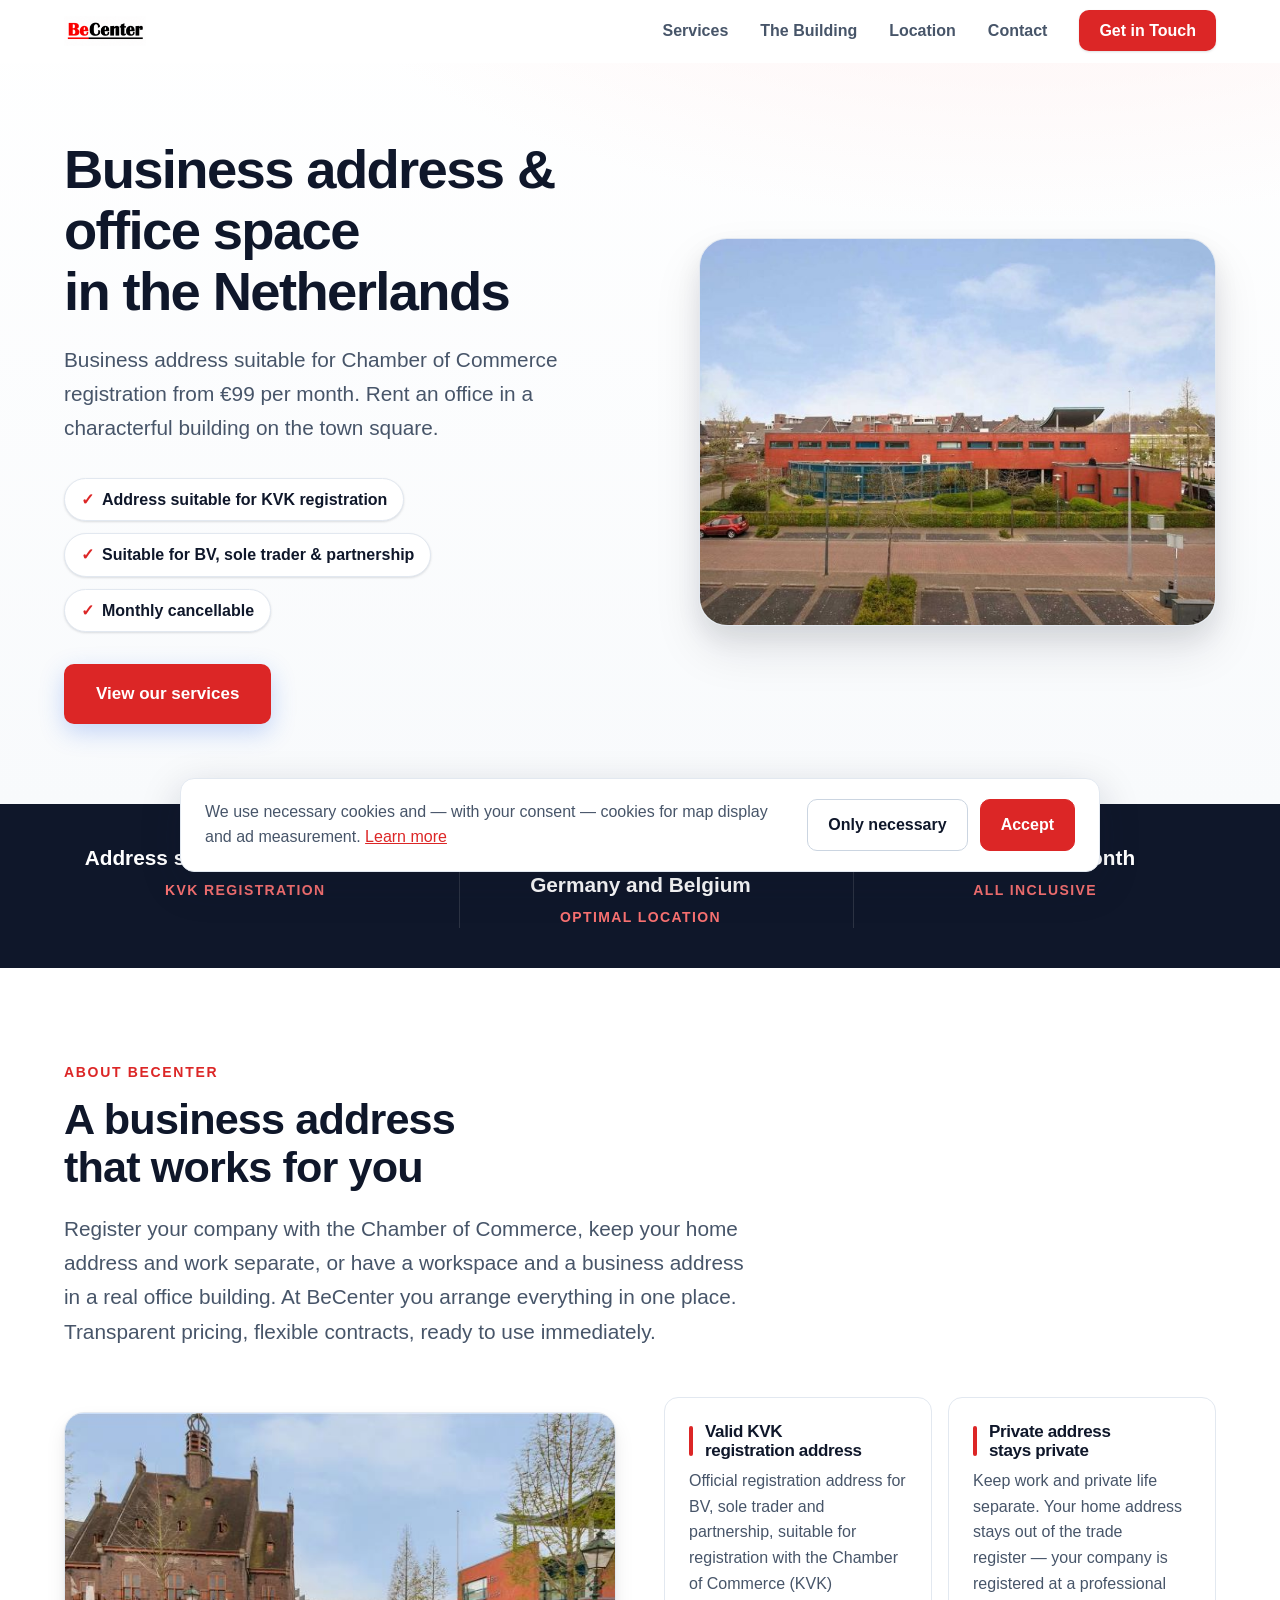
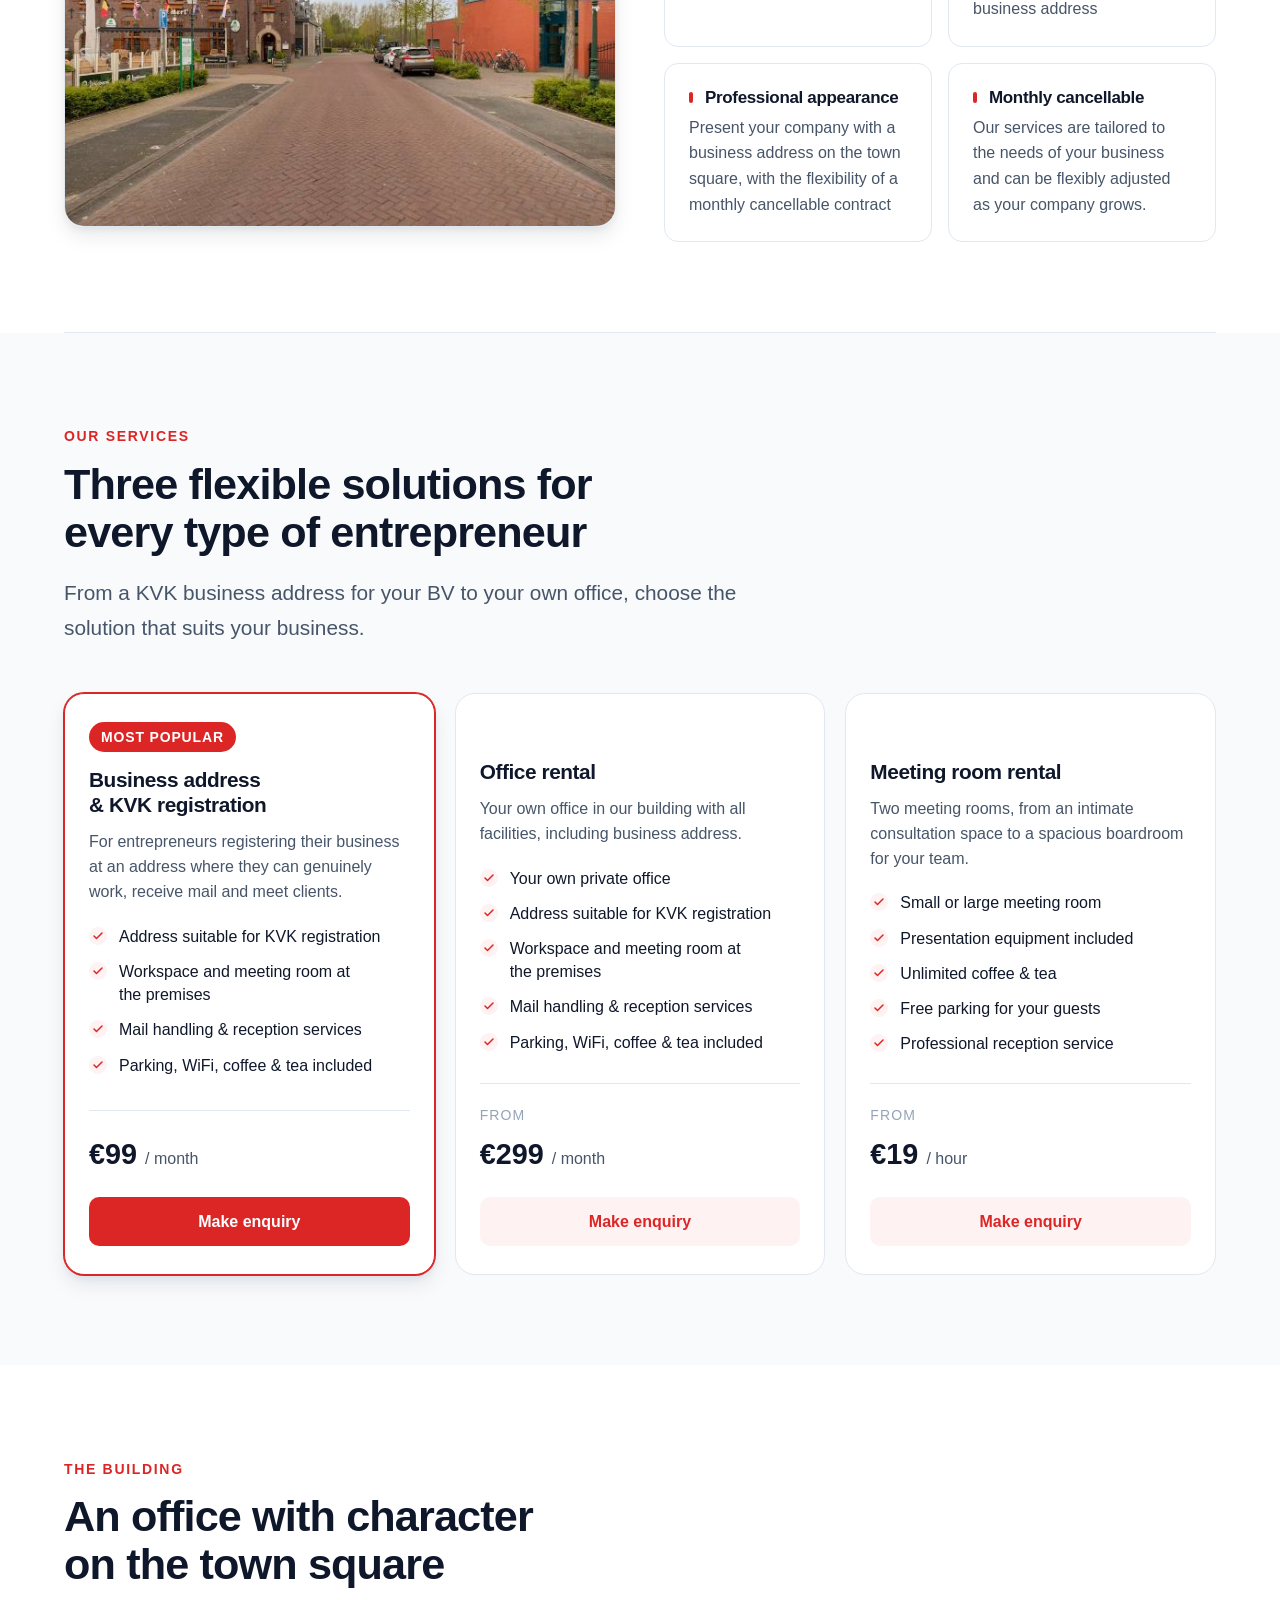
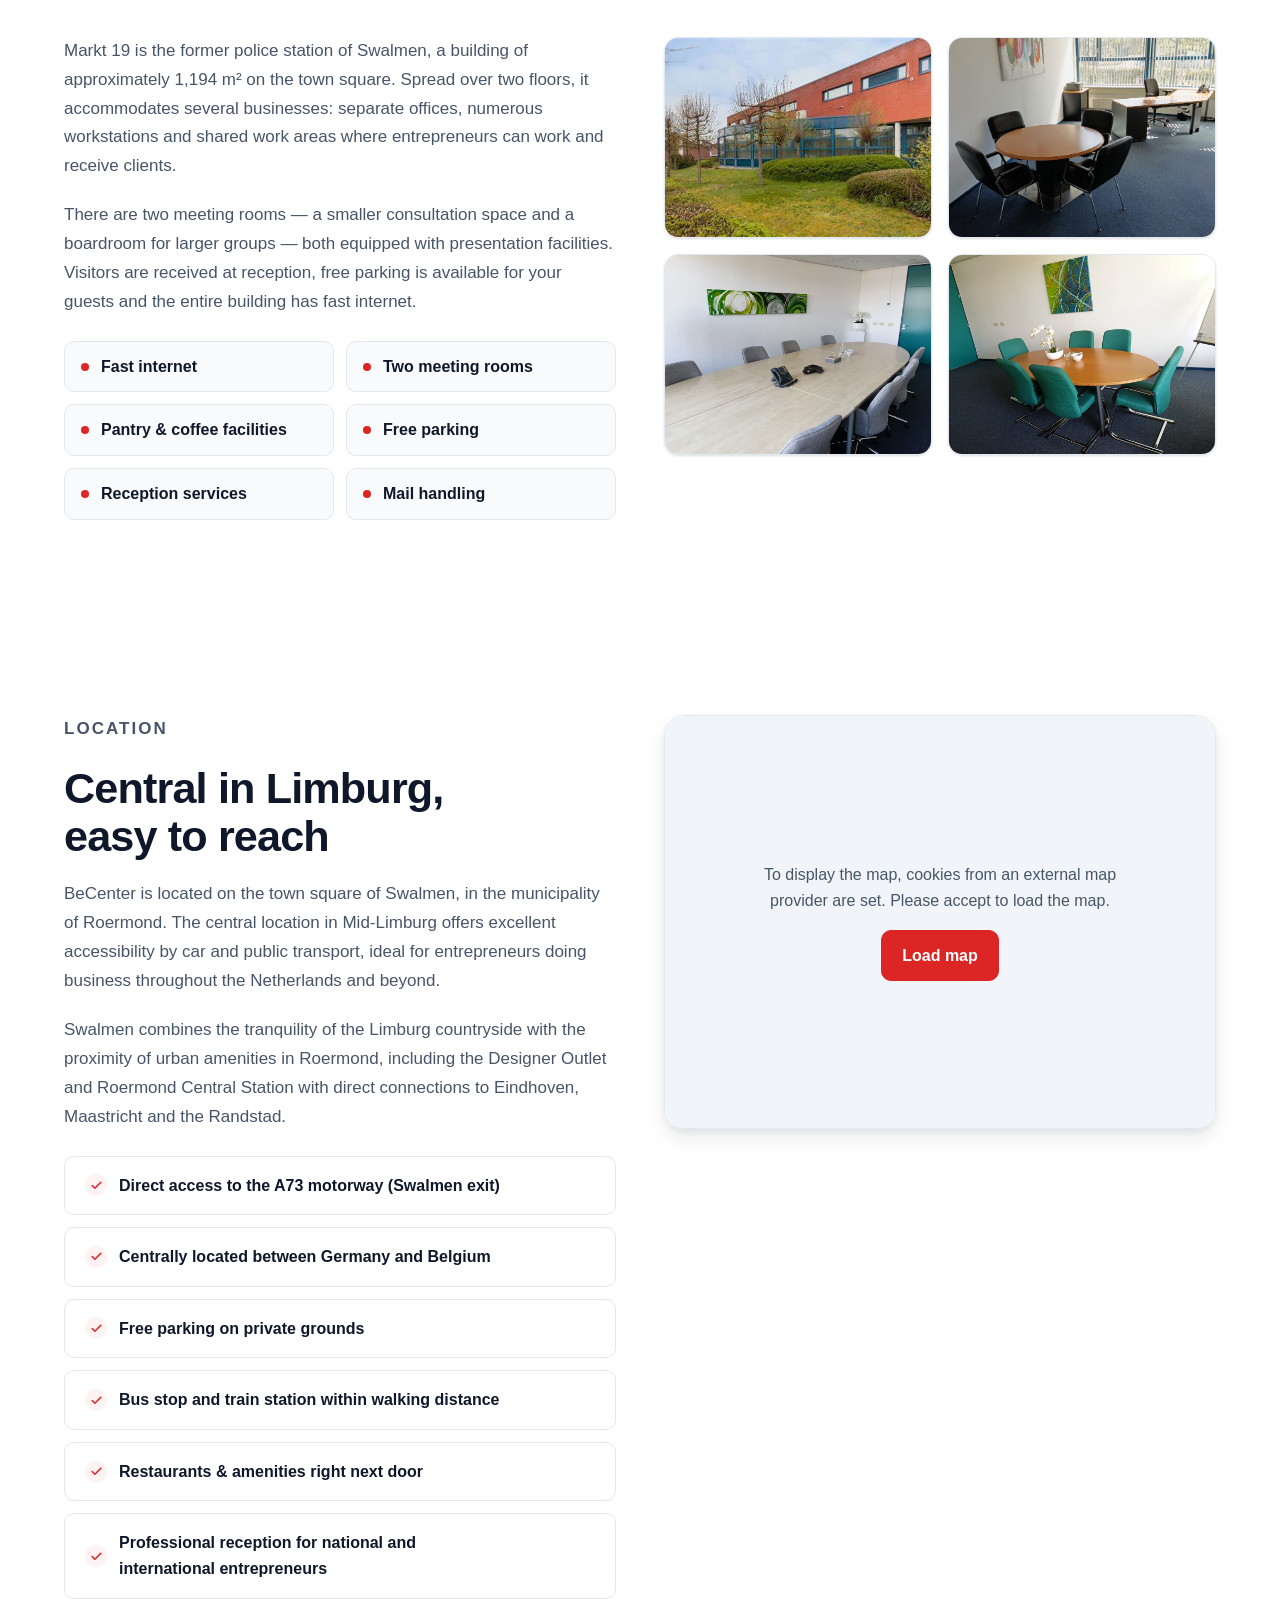
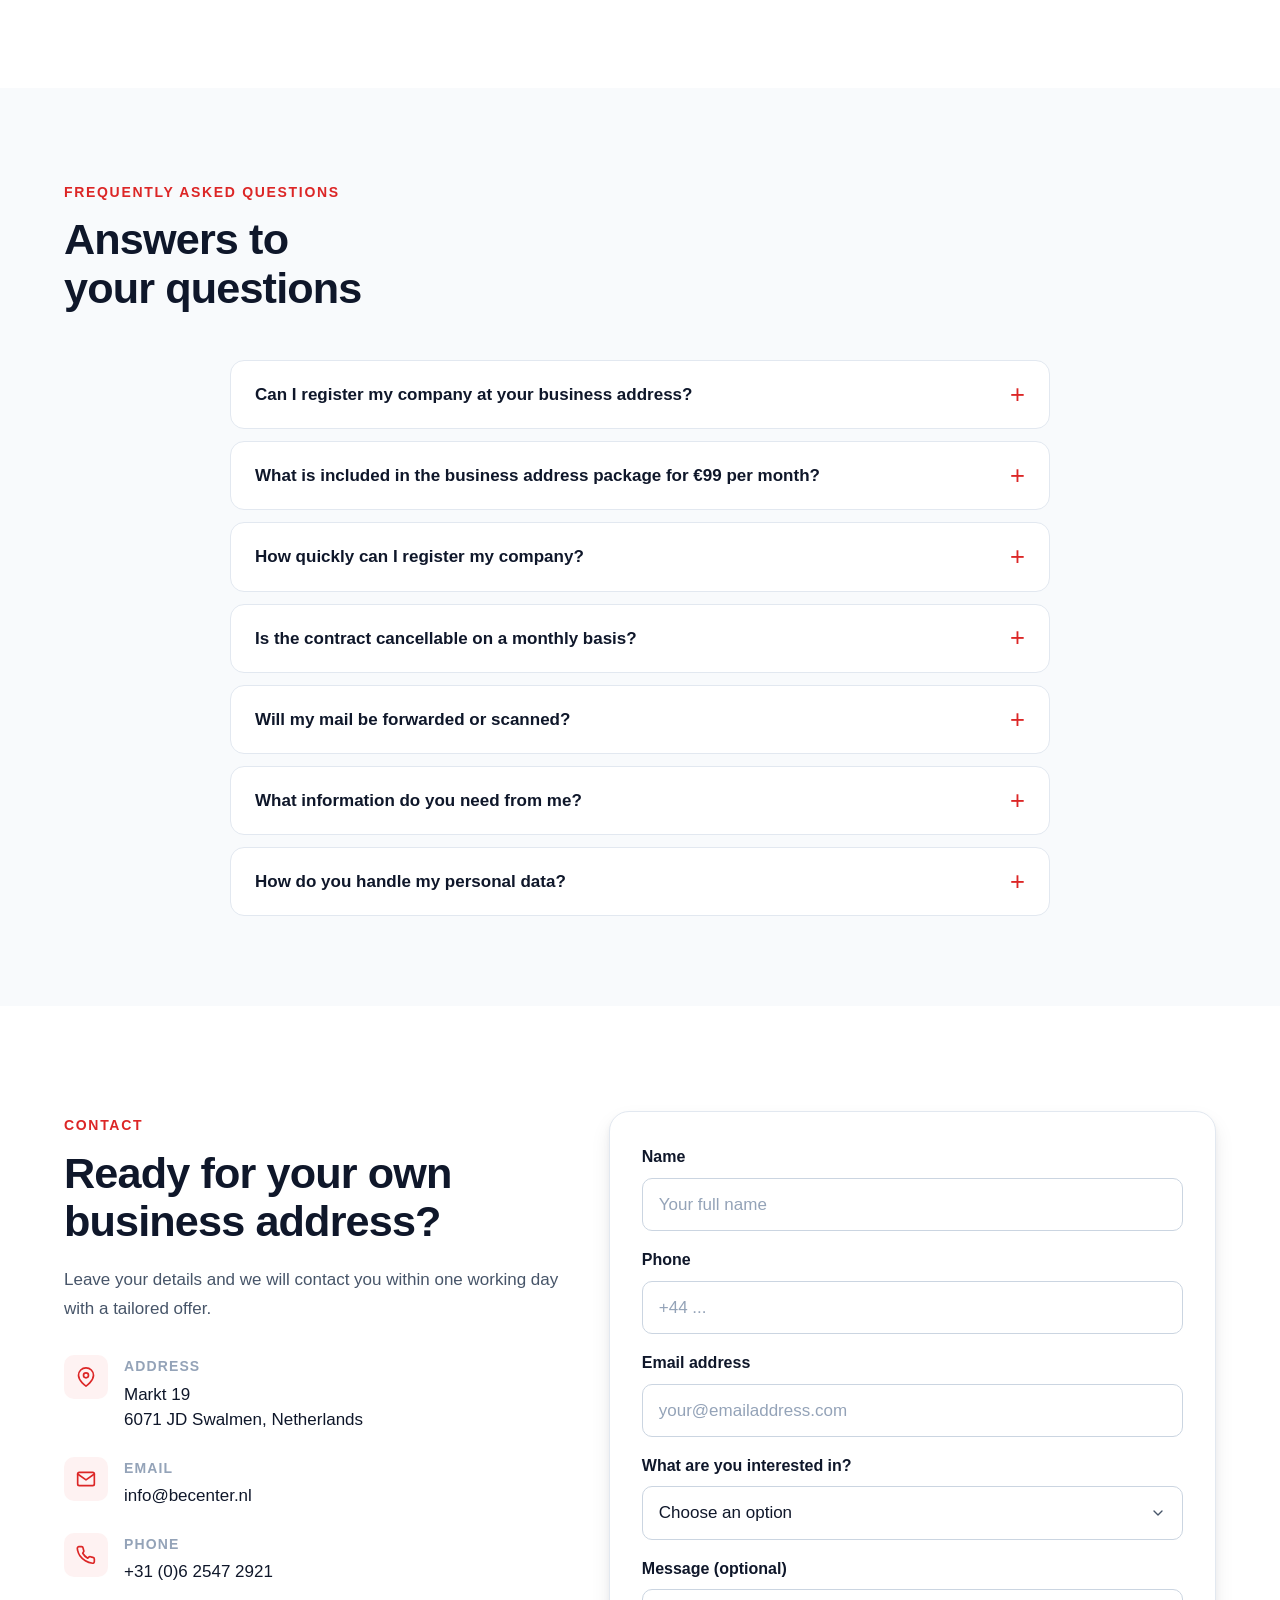
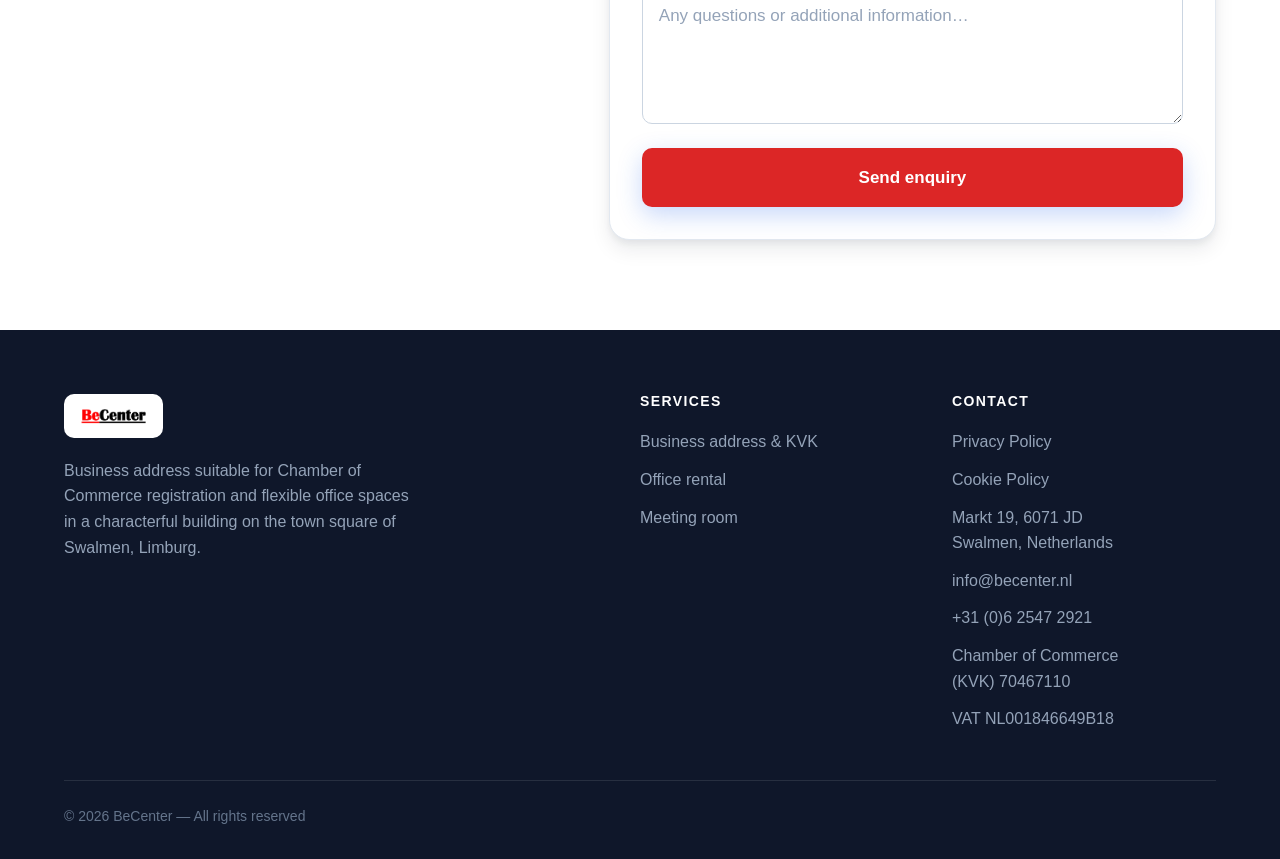
==== commit 0f724e44: "Add files via upload" ====
--- a/index.html
+++ b/index.html
@@ -77,7 +77,7 @@
     <div class="container">
       <p class="section__label">About BeCenter</p>
       <h2 class="section__title">A business address that works for you</h2>
-      <p class="section__text">Register your company with the Chamber of Commerce, keep your home address and work separate, or simply project a professional image without your own office. At BeCenter you arrange everything in one place. Transparent pricing, flexible contracts, ready to use immediately.</p>
+      <p class="section__text">Register your company with the Chamber of Commerce, keep your home address and work separate, or have a workspace and a business address in a real office building. At BeCenter you arrange everything in one place. Transparent pricing, flexible contracts, ready to use immediately.</p>
       <div class="about__grid reveal">
         <div class="about__image-wrapper">
           <img src="./office-town-square-swalmen.jpg" alt="Rent an office on the town square in Swalmen, central in the Netherlands" width="600" height="480" loading="lazy">
@@ -94,7 +94,7 @@
           </div>
           <div class="about__card">
             <h3 class="about__card-title">Professional appearance</h3>
-            <p class="about__card-desc">Present your company with a business address on the town square, without the fixed costs of your own office</p>
+            <p class="about__card-desc">Present your company with a business address on the town square, with the flexibility of a monthly cancellable contract</p>
           </div>
           <div class="about__card">
             <h3 class="about__card-title">Monthly cancellable</h3>
@@ -121,11 +121,11 @@
         <article class="service-card service-card--featured reveal">
           <p class="service-card__badge">Most popular</p>
           <h3 class="service-card__title">Business address &amp; KVK registration</h3>
-          <p class="service-card__desc">For entrepreneurs who want a professional business address, without renting a physical office.</p>
+          <p class="service-card__desc">For entrepreneurs registering their business at an address where they can genuinely work, receive mail and meet clients.</p>
           <ul class="service-card__features" role="list">
             <li class="service-card__feature">Address suitable for KVK registration</li>
+            <li class="service-card__feature">Workspace and meeting room at the premises</li>
             <li class="service-card__feature">Mail handling &amp; reception services</li>
-            <li class="service-card__feature">Access to workspace &amp; meeting room</li>
             <li class="service-card__feature">Parking, WiFi, coffee &amp; tea included</li>
           </ul>
           <div class="service-card__price">
@@ -140,8 +140,8 @@
           <ul class="service-card__features" role="list">
             <li class="service-card__feature">Your own private office</li>
             <li class="service-card__feature">Address suitable for KVK registration</li>
+            <li class="service-card__feature">Workspace and meeting room at the premises</li>
             <li class="service-card__feature">Mail handling &amp; reception services</li>
-            <li class="service-card__feature">Access to workspace &amp; meeting room</li>
             <li class="service-card__feature">Parking, WiFi, coffee &amp; tea included</li>
           </ul>
           <div class="service-card__price">
@@ -183,8 +183,8 @@
       <h2 class="section__title">An office with character on the town square</h2>
       <div class="pand__content reveal">
         <div class="pand__text">
-          <p>Markt 19 is a former police station that has been carefully renovated into a modern office building. The characterful nature of the building has been preserved, combined with all the modern facilities you would expect from a professional workspace.</p>
-          <p>High ceilings, plenty of natural light and stylishly furnished rooms make BeCenter the ideal place to receive clients, work undisturbed or hold an important meeting.</p>
+          <p>Markt 19 is the former police station of Swalmen, a building of approximately 1,194 m&#178; on the town square. Spread over two floors, it accommodates several businesses: separate offices, numerous workstations and shared work areas where entrepreneurs can work and receive clients.</p>
+          <p>There are two meeting rooms &mdash; a smaller consultation space and a boardroom for larger groups &mdash; both equipped with presentation facilities. Visitors are received at reception, free parking is available for your guests and the entire building has fast internet.</p>
           <div class="pand__facilities">
             <div class="pand__facility">Fast internet</div>
             <div class="pand__facility">Two meeting rooms</div>
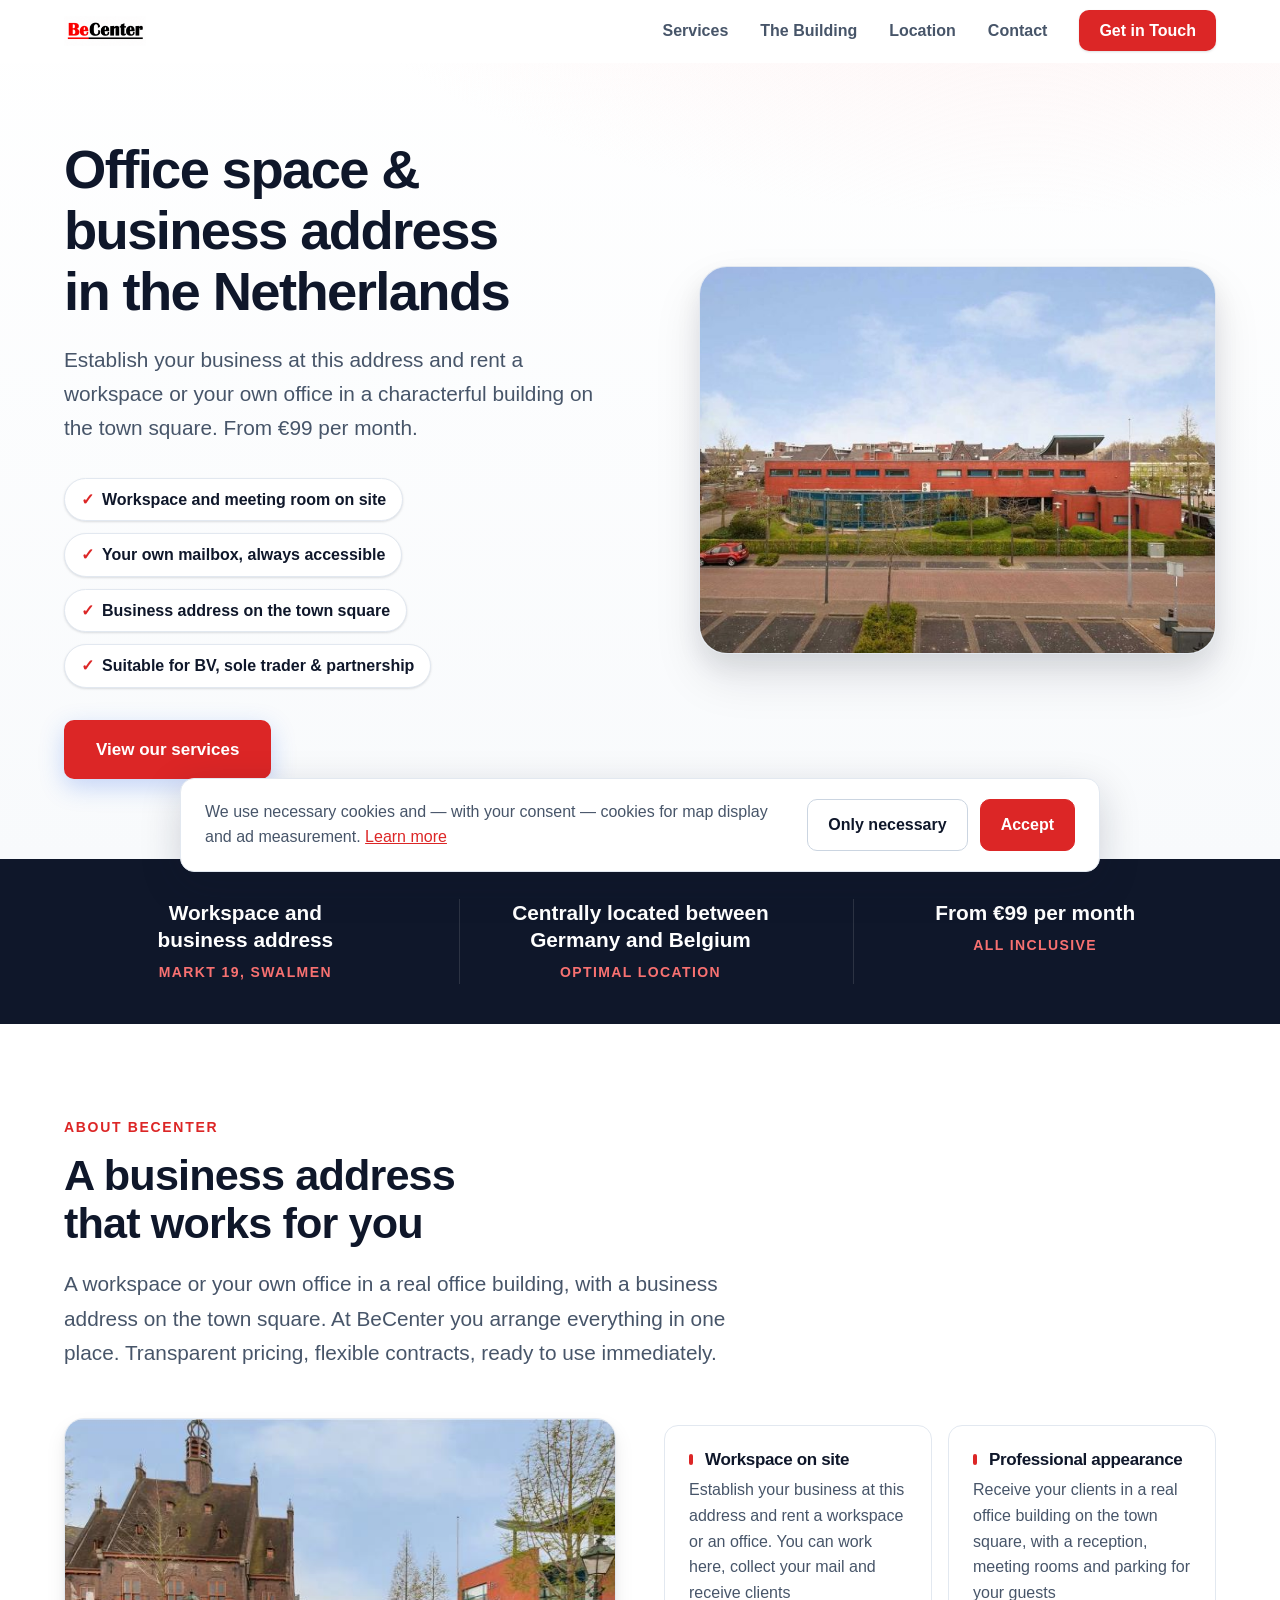
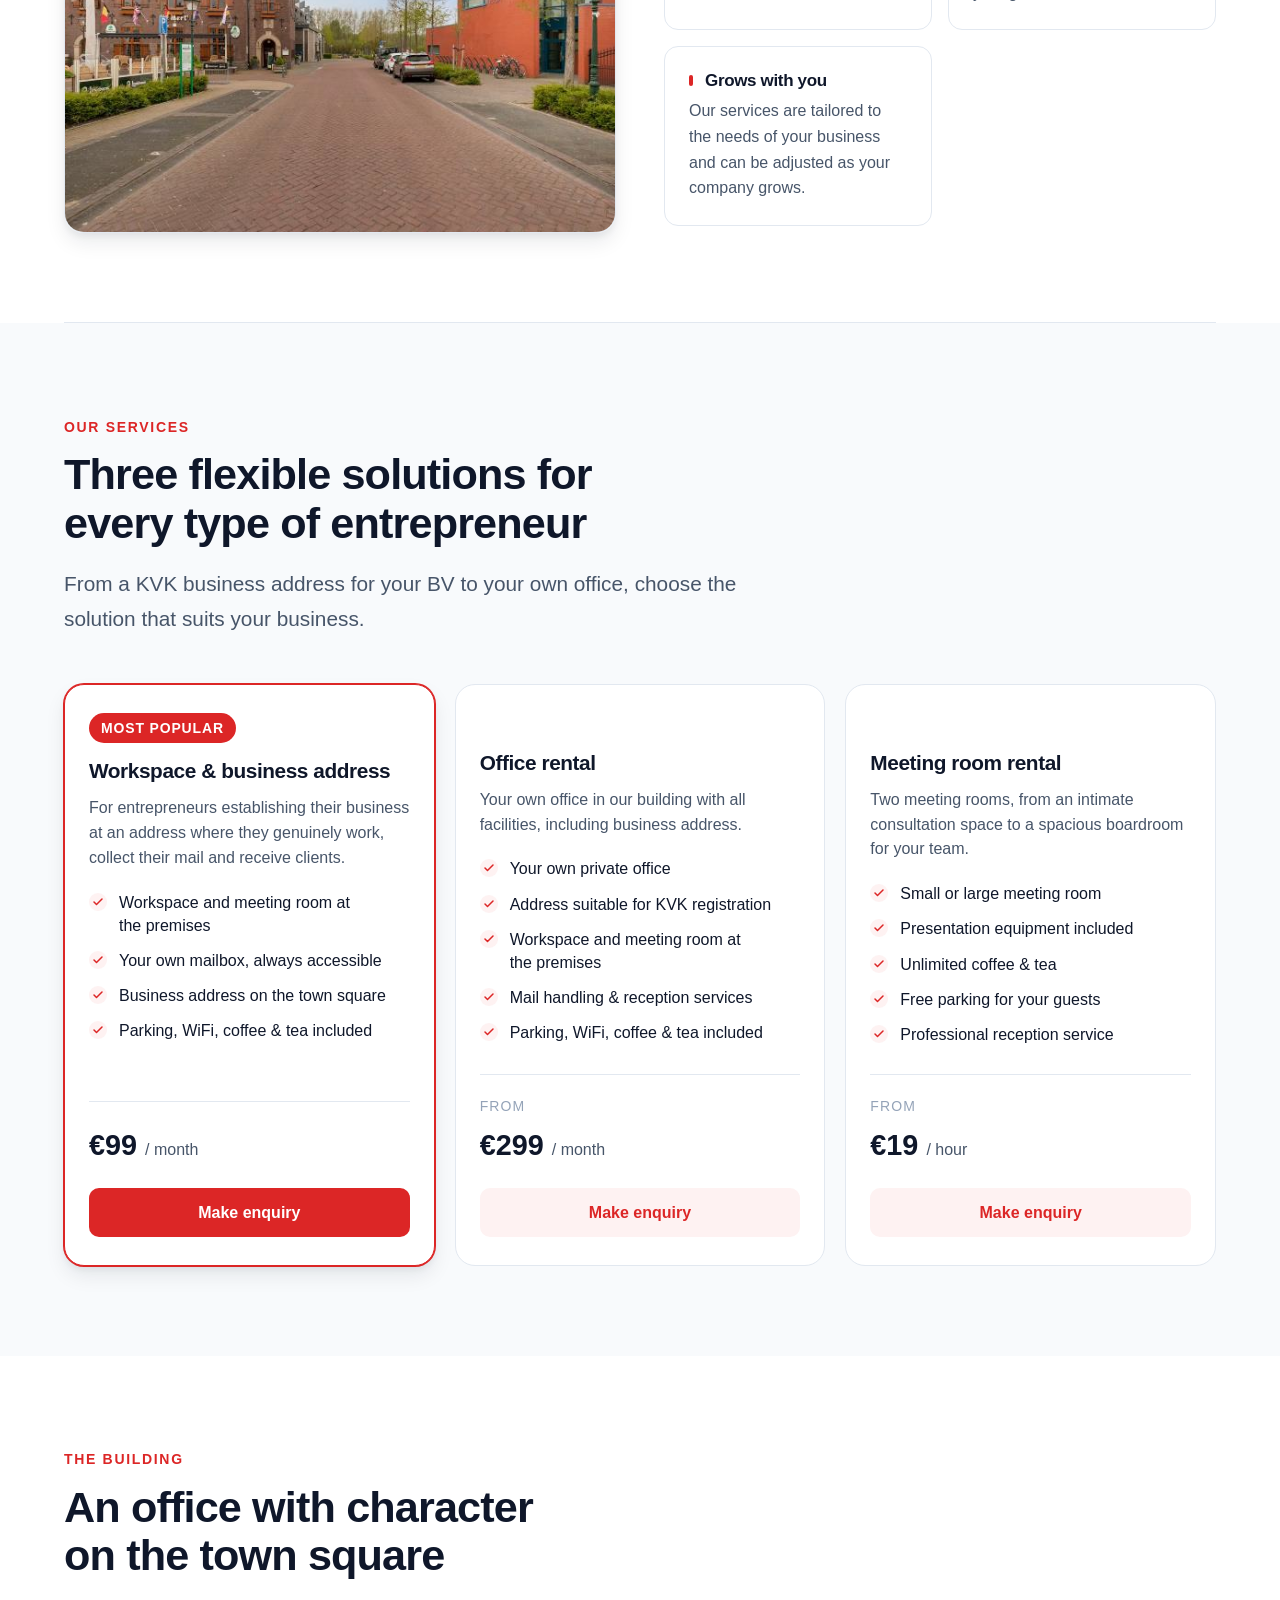
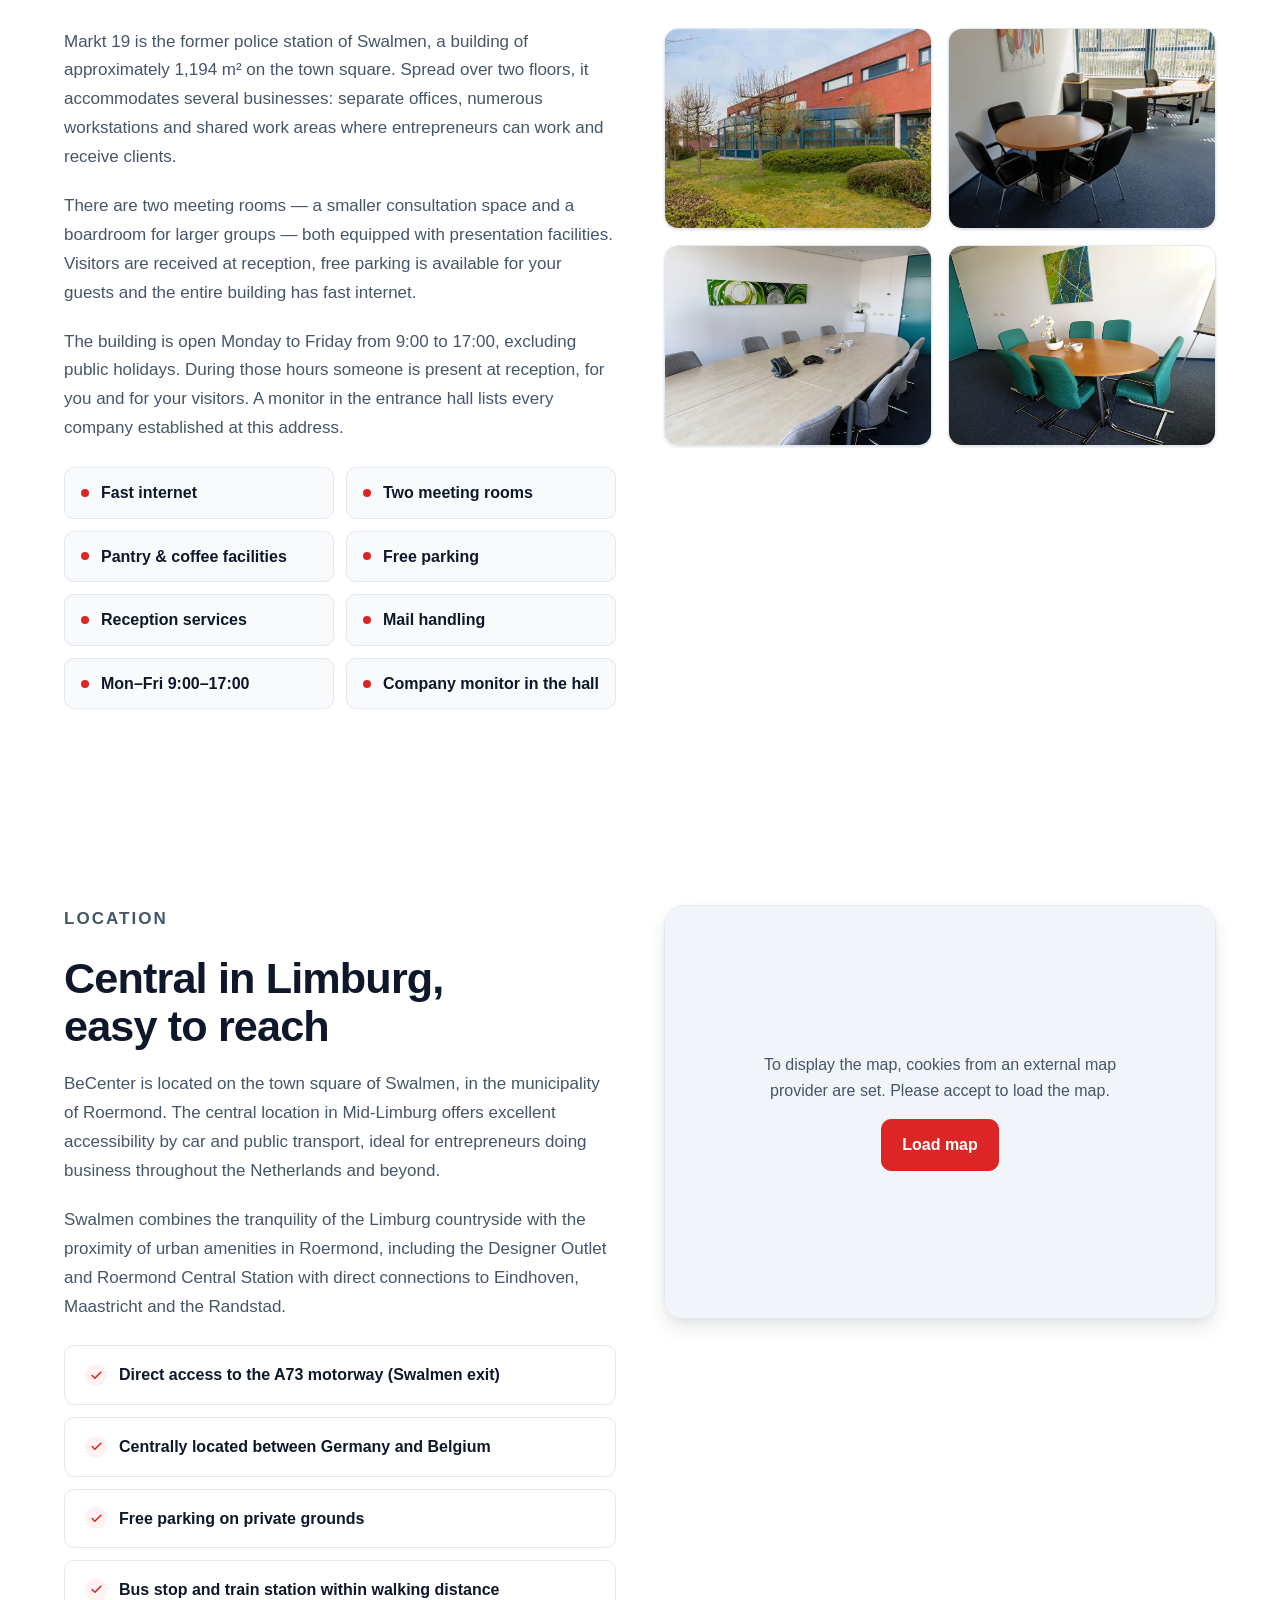
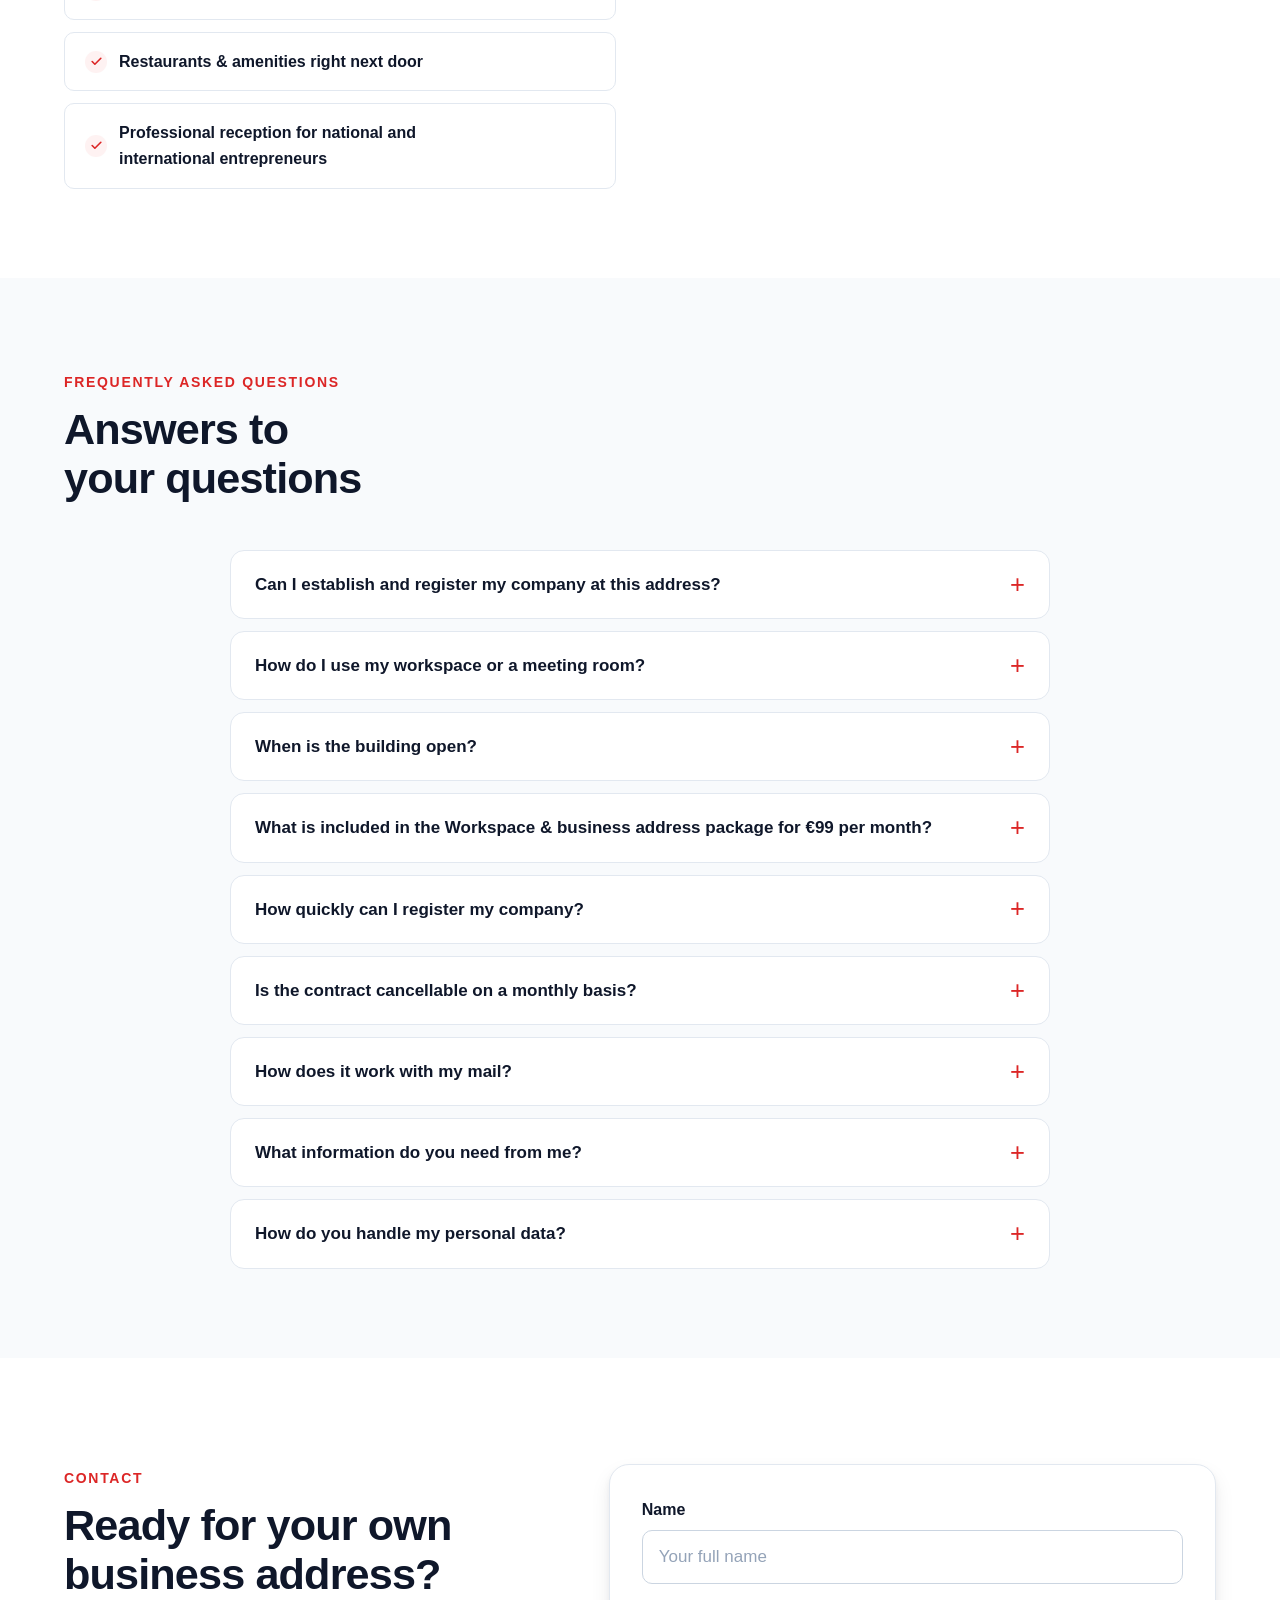
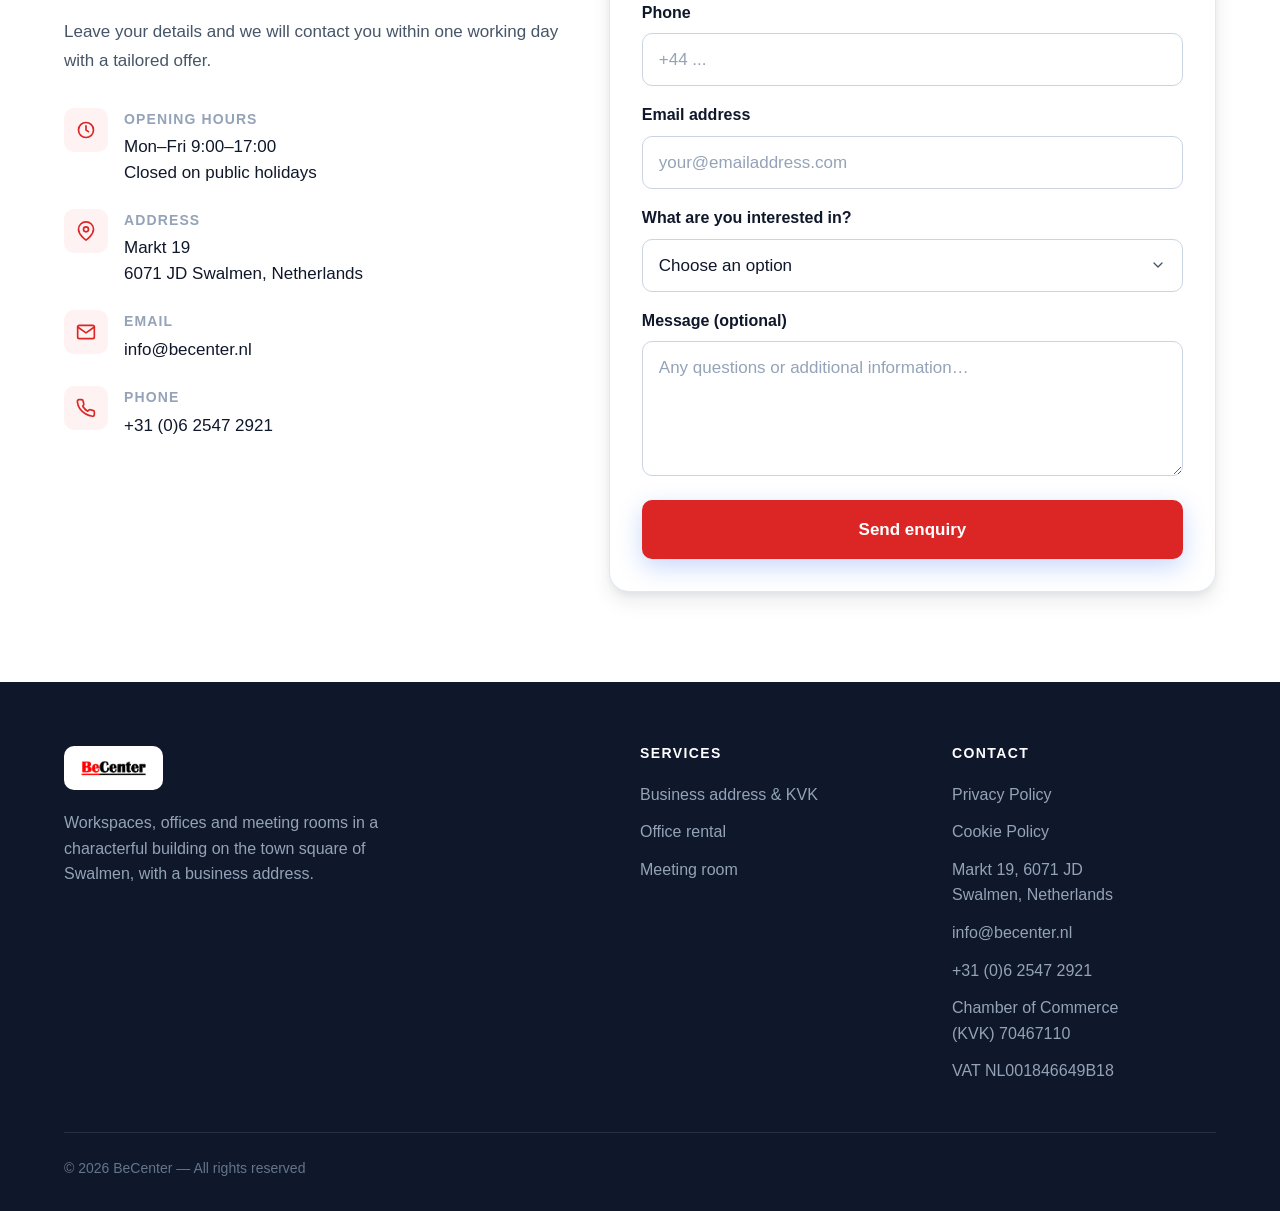
==== commit 1d72f379: "Add files via upload" ====
--- a/index.html
+++ b/index.html
@@ -3,9 +3,9 @@
 <head>
   <meta charset="UTF-8">
   <meta name="viewport" content="width=device-width, initial-scale=1.0">
-  <title>BeCenter — Business Address & Office Space in the Netherlands</title>
+  <title>BeCenter — Office Space &amp; Business Address in the Netherlands</title>
   <meta name="description" content="Business address for Chamber of Commerce registration from €99 per month. Office rental in Swalmen (Roermond). Suitable for BV, sole trader and partnerships.">
-  <meta name="keywords" content="office address Netherlands, business address registration, office rental Roermond, meeting room Limburg, company address KVK, virtual office Netherlands, registered address Netherlands">
+  <meta name="keywords" content="office space Netherlands, rent a desk Limburg, office rental Roermond, meeting room Roermond, business address Swalmen">
   <link rel="icon" href="data:image/svg+xml,%3Csvg xmlns='http://www.w3.org/2000/svg' viewBox='0 0 32 32'%3E%3Crect width='32' height='32' fill='%23ffffff' rx='4'/%3E%3Ctext x='50%25' y='52%25' dominant-baseline='central' text-anchor='middle' font-family='Helvetica%2C Arial%2C sans-serif' font-weight='bold' font-size='17' fill='%23DC2626'%3EBe%3C/text%3E%3C/svg%3E">
   <link rel="stylesheet" href="./base.css?v=3">
   <link rel="stylesheet" href="./style.css?v=3">
@@ -35,12 +35,13 @@
   <section id="hero" class="hero">
     <div class="hero__inner">
       <div class="hero__content reveal">
-        <h1 class="hero__title">Business address&nbsp;&amp; office space in&nbsp;the Netherlands</h1>
-        <p class="hero__subtitle">Business address suitable for Chamber of Commerce registration from €99 per month. Rent an office in a characterful building on the town square.</p>
+        <h1 class="hero__title">Office space&nbsp;&amp; business address in&nbsp;the Netherlands</h1>
+        <p class="hero__subtitle">Establish your business at this address and rent a workspace or your own office in a characterful building on the town square. From €99 per month.</p>
         <div class="hero__trust" aria-label="Key features">
-          <span class="hero__trust-item">Address suitable for KVK registration</span>
+          <span class="hero__trust-item">Workspace and meeting room on site</span>
+          <span class="hero__trust-item">Your own mailbox, always accessible</span>
+          <span class="hero__trust-item">Business address on the town square</span>
           <span class="hero__trust-item">Suitable for BV, sole trader &amp; partnership</span>
-          <span class="hero__trust-item">Monthly cancellable</span>
         </div>
         <div class="hero__actions">
           <a href="#diensten" class="hero__cta">View our services</a>
@@ -58,8 +59,8 @@
   <div class="stats" aria-label="Key figures">
     <div class="stats__inner">
       <div>
-        <p class="stat__value">Address suitable for registration</p>
-        <p class="stat__label">KVK Registration</p>
+        <p class="stat__value">Workspace and business address</p>
+        <p class="stat__label">Markt 19, Swalmen</p>
       </div>
       <div>
         <p class="stat__value">Centrally located between Germany and Belgium</p>
@@ -77,7 +78,7 @@
     <div class="container">
       <p class="section__label">About BeCenter</p>
       <h2 class="section__title">A business address that works for you</h2>
-      <p class="section__text">Register your company with the Chamber of Commerce, keep your home address and work separate, or have a workspace and a business address in a real office building. At BeCenter you arrange everything in one place. Transparent pricing, flexible contracts, ready to use immediately.</p>
+      <p class="section__text">A workspace or your own office in a real office building, with a business address on the town square. At BeCenter you arrange everything in one place. Transparent pricing, flexible contracts, ready to use immediately.</p>
       <div class="about__grid reveal">
         <div class="about__image-wrapper">
           <img src="./office-town-square-swalmen.jpg" alt="Rent an office on the town square in Swalmen, central in the Netherlands" width="600" height="480" loading="lazy">
@@ -85,20 +86,16 @@
         </div>
         <div class="about__cards">
           <div class="about__card">
-            <h3 class="about__card-title">Valid KVK registration address</h3>
-            <p class="about__card-desc">Official registration address for BV, sole trader and partnership, suitable for registration with the Chamber of Commerce (KVK)</p>
-          </div>
-          <div class="about__card">
-            <h3 class="about__card-title">Private address stays private</h3>
-            <p class="about__card-desc">Keep work and private life separate. Your home address stays out of the trade register — your company is registered at a professional business address</p>
+            <h3 class="about__card-title">Workspace on site</h3>
+            <p class="about__card-desc">Establish your business at this address and rent a workspace or an office. You can work here, collect your mail and receive clients</p>
           </div>
           <div class="about__card">
             <h3 class="about__card-title">Professional appearance</h3>
-            <p class="about__card-desc">Present your company with a business address on the town square, with the flexibility of a monthly cancellable contract</p>
+            <p class="about__card-desc">Receive your clients in a real office building on the town square, with a reception, meeting rooms and parking for your guests</p>
           </div>
           <div class="about__card">
-            <h3 class="about__card-title">Monthly cancellable</h3>
-            <p class="about__card-desc">Our services are tailored to the needs of your business and can be flexibly adjusted as your company grows.</p>
+            <h3 class="about__card-title">Grows with you</h3>
+            <p class="about__card-desc">Our services are tailored to the needs of your business and can be adjusted as your company grows.</p>
           </div>
         </div>
       </div>
@@ -120,12 +117,12 @@
 
         <article class="service-card service-card--featured reveal">
           <p class="service-card__badge">Most popular</p>
-          <h3 class="service-card__title">Business address &amp; KVK registration</h3>
-          <p class="service-card__desc">For entrepreneurs registering their business at an address where they can genuinely work, receive mail and meet clients.</p>
+          <h3 class="service-card__title">Workspace &amp; business address</h3>
+          <p class="service-card__desc">For entrepreneurs establishing their business at an address where they genuinely work, collect their mail and receive clients.</p>
           <ul class="service-card__features" role="list">
-            <li class="service-card__feature">Address suitable for KVK registration</li>
             <li class="service-card__feature">Workspace and meeting room at the premises</li>
-            <li class="service-card__feature">Mail handling &amp; reception services</li>
+            <li class="service-card__feature">Your own mailbox, always accessible</li>
+            <li class="service-card__feature">Business address on the town square</li>
             <li class="service-card__feature">Parking, WiFi, coffee &amp; tea included</li>
           </ul>
           <div class="service-card__price">
@@ -185,6 +182,7 @@
         <div class="pand__text">
           <p>Markt 19 is the former police station of Swalmen, a building of approximately 1,194 m&#178; on the town square. Spread over two floors, it accommodates several businesses: separate offices, numerous workstations and shared work areas where entrepreneurs can work and receive clients.</p>
           <p>There are two meeting rooms &mdash; a smaller consultation space and a boardroom for larger groups &mdash; both equipped with presentation facilities. Visitors are received at reception, free parking is available for your guests and the entire building has fast internet.</p>
+          <p>The building is open Monday to Friday from 9:00 to 17:00, excluding public holidays. During those hours someone is present at reception, for you and for your visitors. A monitor in the entrance hall lists every company established at this address.</p>
           <div class="pand__facilities">
             <div class="pand__facility">Fast internet</div>
             <div class="pand__facility">Two meeting rooms</div>
@@ -192,6 +190,8 @@
             <div class="pand__facility">Free parking</div>
             <div class="pand__facility">Reception services</div>
             <div class="pand__facility">Mail handling</div>
+            <div class="pand__facility">Mon&ndash;Fri 9:00&ndash;17:00</div>
+            <div class="pand__facility">Company monitor in the hall</div>
           </div>
         </div>
         <div class="pand__gallery">
@@ -244,18 +244,28 @@
       <dl class="faq__list reveal">
 
         <div class="faq__item">
-          <dt><button class="faq__question" aria-expanded="false">Can I register my company at your business address?</button></dt>
-          <dd class="faq__answer"><p>Yes. Our address at Markt 19 in Swalmen is suitable for registration with the Chamber of Commerce (KVK). You can register a BV, sole trader or partnership there.</p></dd>
-        </div>
-
-        <div class="faq__item">
-          <dt><button class="faq__question" aria-expanded="false">What is included in the business address package for €99 per month?</button></dt>
-          <dd class="faq__answer"><p>The package includes: address suitable for KVK registration, mail handling, reception services, free parking, WiFi, coffee and tea, and access to a workspace and meeting room on site. No hidden costs.</p></dd>
+          <dt><button class="faq__question" aria-expanded="false">Can I establish and register my company at this address?</button></dt>
+          <dd class="faq__answer"><p>Yes. You establish your business at Markt 19 in Swalmen and rent a workspace or office there. You then register at that business address with the Chamber of Commerce (KVK).</p></dd>
+        </div>
+
+        <div class="faq__item">
+          <dt><button class="faq__question" aria-expanded="false">How do I use my workspace or a meeting room?</button></dt>
+          <dd class="faq__answer"><p>As a client you have access to the workspaces and meeting rooms in the building. Book in advance by email at <a href="mailto:info@becenter.nl">info@becenter.nl</a> or by phone on <a href="tel:+31625472921">+31 (0)6 2547 2921</a>, and a place will be ready for you during opening hours. We confirm the same working day.</p></dd>
+        </div>
+
+        <div class="faq__item">
+          <dt><button class="faq__question" aria-expanded="false">When is the building open?</button></dt>
+          <dd class="faq__answer"><p>Monday to Friday from 9:00 to 17:00, excluding public holidays. During those hours someone is present at reception, and you can work there, collect your mail or receive clients. Your company is listed on the company monitor in the entrance hall.</p></dd>
+        </div>
+
+        <div class="faq__item">
+          <dt><button class="faq__question" aria-expanded="false">What is included in the Workspace &amp; business address package for €99 per month?</button></dt>
+          <dd class="faq__answer"><p>The package includes: access to a workspace and meeting room on site, your own mailbox, reception services, free parking, WiFi, coffee and tea, and the business address at Markt 19. No hidden costs.</p></dd>
         </div>
 
         <div class="faq__item">
           <dt><button class="faq__question" aria-expanded="false">How quickly can I register my company?</button></dt>
-          <dd class="faq__answer"><p>After receiving your request and payment, we will send you the rental agreement within one working day. You can then immediately arrange your KVK registration or process an address change.</p></dd>
+          <dd class="faq__answer"><p>After receiving your request and payment, we will send you the rental agreement within one working day. You can then register at this business address with the Chamber of Commerce.</p></dd>
         </div>
 
         
@@ -266,8 +276,8 @@
         </div>
 
         <div class="faq__item">
-          <dt><button class="faq__question" aria-expanded="false">Will my mail be forwarded or scanned?</button></dt>
-          <dd class="faq__answer"><p>We receive, sort and process all your business mail at the address. By arrangement we can forward your mail physically or digitally by email.</p></dd>
+          <dt><button class="faq__question" aria-expanded="false">How does it work with my mail?</button></dt>
+          <dd class="faq__answer"><p>Your mail is kept in your own mailbox at Markt 19, to which you have permanent access. If you prefer, mail can also be forwarded.</p></dd>
         </div>
 
         
@@ -299,6 +309,16 @@
           </div>
           <div class="contact__info-item">
             <div class="contact__info-icon">
+              <svg width="18" height="18" viewBox="0 0 24 24" fill="none" stroke="currentColor" stroke-width="2" stroke-linecap="round" stroke-linejoin="round" aria-hidden="true"><circle cx="12" cy="12" r="9"/><path d="M12 7v5l3 2"/></svg>
+            </div>
+            <div>
+              <p class="contact__info-label">Opening hours</p>
+              <p class="contact__info-value">Mon&ndash;Fri 9:00&ndash;17:00<br>Closed on public holidays</p>
+            </div>
+          </div>
+
+          <div class="contact__info-item">
+            <div class="contact__info-icon">
               <svg width="18" height="18" viewBox="0 0 24 24" fill="none" stroke="currentColor" stroke-width="2" stroke-linecap="round" stroke-linejoin="round" aria-hidden="true"><path d="M21 10c0 7-9 13-9 13s-9-6-9-13a9 9 0 0 1 18 0z"/><circle cx="12" cy="10" r="3"/></svg>
             </div>
             <div>
@@ -348,7 +368,7 @@
             <label for="interesse">What are you interested in?</label>
             <select id="interesse" name="interesse" required>
               <option value="" disabled selected>Choose an option</option>
-              <option>Business address &amp; KVK registration (€99 p/m)</option>
+              <option>Workspace &amp; business address (€99 p/m)</option>
               <option>Office rental (€299 p/m)</option>
                <option>Meeting room (€19 p/h)</option>
               
@@ -373,7 +393,7 @@
       <div class="footer__top">
         <div class="footer__brand">
           <div class="footer__brand-logo"><a href="#top" aria-label="Terug naar boven"><img src="./logo.png" alt="BeCenter" class="footer__logo-img"></a></div>
-          <p class="footer__brand-desc">Business address suitable for Chamber of Commerce registration and flexible office spaces in a characterful building on the town square of Swalmen, Limburg.</p>
+          <p class="footer__brand-desc">Workspaces, offices and meeting rooms in a characterful building on the town square of Swalmen, with a business address.</p>
         </div>
         <div>
           <h3 class="footer__col-title">Services</h3>
